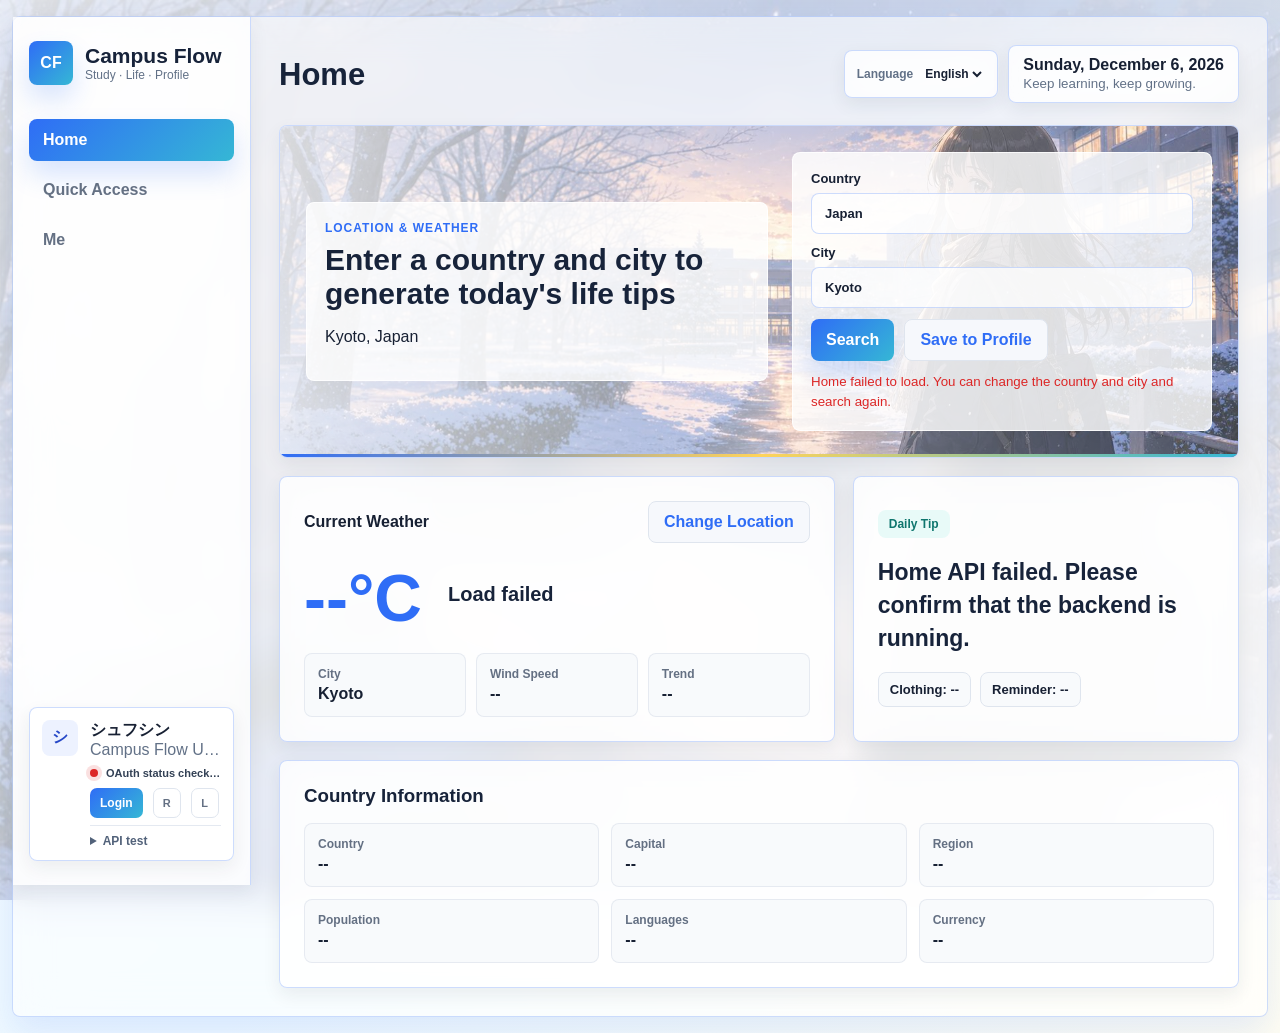
==== backend/src/main/resources/static/index.html @ 01824e48 "Document Campus Flow classroom cleanup" ====
<!DOCTYPE html>
<html lang="en">
<head>
    <meta charset="UTF-8">
    <meta name="viewport" content="width=device-width, initial-scale=1.0">
    <title>Campus Flow</title>
    <link rel="stylesheet" href="style.css">
    <script src="vendor/gsap.min.js"></script>
</head>
<body>
<div class="app-shell">
    <aside class="sidebar">
        <div class="brand">
            <div class="brand-mark">CF</div>
            <div>
                <h1>Campus Flow</h1>
                <p>Study · Life · Profile</p>
            </div>
        </div>

        <nav class="menu">
            <button class="menu-item active" data-page="home" data-i18n="menuHome">Home</button>
            <button class="menu-item" data-page="nav" data-i18n="menuNav">Quick Access</button>
            <button class="menu-item" data-page="me" data-i18n="menuMe">Me</button>
        </nav>

        <div class="sidebar-footer">
            <div id="sideAvatar" class="avatar">S</div>
            <div class="sidebar-user-main">
                <strong id="sideName">Student</strong>
                <p id="sideSubtitle" data-i18n="campusUser">Campus Flow User</p>
                <div class="user-auth-row" aria-label="OAuth login status">
                    <span id="oauthStatusDot" class="status-dot"></span>
                    <strong id="oauthStatusTitle">OAuth not connected</strong>
                    <span id="oauthProviderBadge" class="provider-badge">Not logged in</span>
                </div>
                <small id="oauthStatusDetail" class="user-auth-detail">Choose Google or GitHub to verify third-party login.</small>
                <div class="oauth-actions-row sidebar-actions">
                    <button type="button" id="oauthChooseBtn" class="oauth-login-btn">Login</button>
                    <button type="button" id="oauthRefreshBtn" class="icon-btn compact-icon" title="Refresh status" aria-label="Refresh OAuth status">R</button>
                    <a class="icon-btn compact-icon" href="/logout" title="Logout" aria-label="Logout">L</a>
                </div>
                <details class="oauth-tools sidebar-oauth-tools">
                    <summary>API test</summary>
                    <div class="oauth-verify-row">
                        <button type="button" class="secondary-btn" data-oauth-api="/api/oauth/github/profile">GitHub Profile</button>
                        <button type="button" class="secondary-btn" data-oauth-api="/api/oauth/github/repos">GitHub Repos</button>
                        <button type="button" class="secondary-btn" data-oauth-api="/api/oauth/google/calendar">Google Calendar</button>
                    </div>
                    <pre id="oauthResult" class="oauth-result compact-result">OAuth API result will be shown here.</pre>
                </details>
            </div>
        </div>
    </aside>

    <main class="main">
        <header class="topbar">
            <div>
                <h2 id="pageTitle">Home</h2>
            </div>
            <div class="topbar-actions">
                <label class="language-switch">
                    <span data-i18n="languageLabel">Language</span>
                    <select id="languageSelect" aria-label="Language">
                        <option value="en">English</option>
                        <option value="zh">中文</option>
                        <option value="ja">日本語</option>
                    </select>
                </label>
                <div class="date-card">
                    <span id="todayText">Today</span>
                    <small data-i18n="dateSubtitle">Keep learning, keep growing.</small>
                </div>
            </div>
        </header>

        <section id="homePage" class="page active-page">
            <div class="hero-card">
                <div class="hero-copy">
                    <p class="eyebrow">Location & Weather</p>
                    <h3 data-i18n="homeHeroTitle">Enter a country and city to generate today's life tips</h3>
                    <p id="homeLocation">Loading...</p>
                </div>
                <form id="homeLocationForm" class="home-location-form">
                    <label data-i18n-label="countryLabel">Country<input id="homeCountryInput" name="country" placeholder="Japan"></label>
                    <label data-i18n-label="cityLabel">City<input id="homeCityInput" name="city" placeholder="Kyoto"></label>
                    <div class="home-actions">
                        <button type="submit" class="primary-btn" data-i18n="searchBtn">Search</button>
                        <button type="button" id="saveLocationBtn" class="ghost-btn" data-i18n="saveLocationBtn">Save to Profile</button>
                    </div>
                    <small id="homeStatus">The Home page can search independently.</small>
                </form>
            </div>

            <div class="weather-grid">
                <div class="weather-card primary-card">
                    <div class="card-head">
                        <span data-i18n="currentWeather">Current Weather</span>
                        <button id="goProfileBtn" class="small-link" data-i18n="changeLocation">Change Location</button>
                    </div>
                    <div class="weather-main">
                        <strong id="temperature">--°C</strong>
                        <div>
                            <p id="weatherCondition">Loading</p>
                            <small id="weatherTime">--</small>
                        </div>
                    </div>
                    <div class="weather-meta">
                        <div><span data-i18n="cityLabel">City</span><strong id="weatherCity">--</strong></div>
                        <div><span data-i18n="windSpeed">Wind Speed</span><strong id="windSpeed">--</strong></div>
                        <div><span data-i18n="trend">Trend</span><strong id="weatherTrend">--</strong></div>
                    </div>
                </div>

                <div class="tip-card">
                    <span class="pill">Daily Tip</span>
                    <h3 id="dailyTip">Generating life tips...</h3>
                    <div class="chips">
                        <span id="clothingTip">Clothing: --</span>
                        <span id="reminderTip">Reminder: --</span>
                    </div>
                </div>
            </div>

            <div class="country-card">
                <h3 data-i18n="countryInfo">Country Information</h3>
                <div class="country-list">
                    <p><span data-i18n="countryLabel">Country</span><strong id="countryName">--</strong></p>
                    <p><span data-i18n="capital">Capital</span><strong id="capitalName">--</strong></p>
                    <p><span data-i18n="region">Region</span><strong id="regionName">--</strong></p>
                    <p><span data-i18n="population">Population</span><strong id="populationText">--</strong></p>
                    <p><span data-i18n="languages">Languages</span><strong id="languageText">--</strong></p>
                    <p><span data-i18n="currency">Currency</span><strong id="currencyText">--</strong></p>
                </div>
            </div>
        </section>

        <section id="navPage" class="page">
            <div class="season-banner nav-season" aria-hidden="true"></div>
            <div class="section-title">
                <p class="eyebrow">Quick Access</p>
                <h3 data-i18n="quickTitle">Useful Web Shortcuts</h3>
            </div>
            <div id="shortcutGrid" class="shortcut-grid"></div>
        </section>

        <section id="mePage" class="page">
            <div class="season-banner me-season" aria-hidden="true"></div>
            <div class="profile-layout">
                <form id="profileForm" class="profile-form">
                    <div class="section-title compact">
                        <p class="eyebrow">Profile</p>
                        <h3 data-i18n="profileTitle">Resume Profile</h3>
                    </div>

                    <div class="form-grid">
                        <label data-i18n-label="nameLabel">Name<input name="name" disabled></label>
                        <label data-i18n-label="studentIdLabel">Student ID<input name="studentId" disabled></label>
                        <label data-i18n-label="emailLabel">Email<input name="email" disabled></label>
                        <label data-i18n-label="phoneLabel">Phone<input name="phone" disabled></label>
                        <label data-i18n-label="countryLabel">Country<input name="country" disabled placeholder="Japan"></label>
                        <label data-i18n-label="cityLabel">City<input name="city" disabled placeholder="Kyoto"></label>
                        <label class="wide" data-i18n-label="titleLabel">Title<input name="title" disabled></label>
                        <label class="wide" data-i18n-label="summaryLabel">Summary<textarea name="summary" disabled rows="5"></textarea></label>
                    </div>

                    <div class="actions">
                        <button type="button" id="editBtn" class="secondary-btn" data-i18n="editBtn">Edit</button>
                        <button type="submit" id="saveBtn" class="primary-btn" disabled data-i18n="saveBtn">Save</button>
                        <span id="saveStatus"></span>
                    </div>
                </form>

                <div class="resume-preview" id="resumePreview">
                    <div class="preview-head">
                        <div class="avatar large">S</div>
                        <div>
                            <h3 id="previewName">Student</h3>
                            <p id="previewTitle">Student</p>
                        </div>
                    </div>
                    <p id="previewContact" class="muted"></p>
                    <hr>
                    <h4>Education</h4>
                    <div id="previewEducation"></div>
                    <h4>Skills</h4>
                    <p id="previewSkills"></p>
                    <h4>Projects</h4>
                    <div id="previewProjects"></div>
                    <h4>Languages</h4>
                    <p id="previewLanguages"></p>
                    <h4>About Me</h4>
                    <p id="previewSummary"></p>
                    <button id="exportPdfBtn" class="pdf-btn" data-i18n="exportPdf">Export PDF</button>
                </div>
            </div>
        </section>
    </main>
</div>

<div id="oauthModal" class="modal-backdrop hidden" aria-hidden="true">
    <div class="login-modal" role="dialog" aria-modal="true" aria-labelledby="oauthModalTitle">
        <div class="modal-visual">
            <button type="button" id="oauthModalClose" class="icon-btn modal-close" aria-label="Close">X</button>
            <div class="modal-title-block">
                <p class="eyebrow">Third-party Login</p>
                <h3 id="oauthModalTitle">Choose a login provider</h3>
            </div>
        </div>
        <p class="modal-copy">Login updates only the status bar. Your resume content stays unchanged.</p>
        <div class="provider-options">
            <button type="button" class="provider-option" data-oauth-provider="google">
                <span class="provider-logo google-logo" aria-hidden="true">G</span>
                <span>
                    <strong>Google</strong>
                    <small>Calendar API authorization</small>
                </span>
            </button>
            <button type="button" class="provider-option" data-oauth-provider="github">
                <span class="provider-logo github-logo" aria-hidden="true">Git</span>
                <span>
                    <strong>GitHub</strong>
                    <small>Profile and repository authorization</small>
                </span>
            </button>
        </div>
    </div>
</div>
<script src="ui-effects.js"></script>
<script src="script.js"></script>
</body>
</html>
---- backend/src/main/resources/static/style.css ----
:root {
    --bg: #f6f7fb;
    --panel: #ffffff;
    --panel-soft: #f8fafc;
    --text: #172033;
    --muted: #647083;
    --line: #dfe5ee;
    --primary: #3f6df6;
    --primary-dark: #2547c7;
    --accent: #12a89d;
    --accent-soft: #e8faf8;
    --danger: #dc2626;
    --success: #0f766e;
    --shadow: 0 12px 30px rgba(29, 41, 57, 0.11);
    --shadow-soft: 0 7px 18px rgba(29, 41, 57, 0.075);
    --radius: 8px;
}

* { box-sizing: border-box; }

html { min-height: 100%; }

body {
    margin: 0;
    min-height: 100vh;
    font-family: Inter, "Microsoft YaHei", "Noto Sans JP", Arial, sans-serif;
    color: var(--text);
    background:
        linear-gradient(120deg, rgba(63, 109, 246, 0.10), rgba(18, 168, 157, 0.08) 42%, rgba(246, 247, 251, 0.96)),
        var(--bg);
    overflow-x: hidden;
}

.page-backdrop {
    position: fixed;
    inset: 0;
    pointer-events: none;
    opacity: 0.32;
    background-image:
        linear-gradient(rgba(23, 32, 51, 0.05) 1px, transparent 1px),
        linear-gradient(90deg, rgba(23, 32, 51, 0.05) 1px, transparent 1px);
    background-size: 64px 64px;
    contain: paint;
}

button, input, textarea, select { font: inherit; }
button { cursor: pointer; border: none; }

.app-shell {
    position: relative;
    width: min(1360px, calc(100vw - 24px));
    min-height: calc(100vh - 32px);
    margin: 16px auto;
    display: grid;
    grid-template-columns: 238px minmax(0, 1fr);
    background: rgba(255, 255, 255, 0.82);
    border: 1px solid rgba(255, 255, 255, 0.92);
    border-radius: var(--radius);
    overflow: visible;
    box-shadow: var(--shadow);
}

.sidebar {
    position: sticky;
    top: 16px;
    align-self: start;
    min-height: calc(100vh - 32px);
    max-height: calc(100vh - 32px);
    padding: 24px 16px;
    background: linear-gradient(180deg, rgba(255,255,255,.96), rgba(248,250,252,.96));
    border-right: 1px solid var(--line);
    display: flex;
    flex-direction: column;
}

.brand { display: flex; align-items: center; gap: 12px; margin-bottom: 34px; }

.brand-mark {
    width: 44px;
    height: 44px;
    border-radius: var(--radius);
    display: grid;
    place-items: center;
    color: white;
    font-weight: 900;
    letter-spacing: 0;
    background: linear-gradient(135deg, var(--primary), var(--accent));
    box-shadow: 0 12px 24px rgba(63, 109, 246, .28);
}

.brand h1 { font-size: 21px; margin: 0; letter-spacing: 0; }
.brand p, .sidebar-footer p, .eyebrow, .muted { color: var(--muted); margin: 0; }
.brand p { font-size: 12px; }

.menu { display: grid; gap: 8px; }

.menu-item {
    position: relative;
    text-align: left;
    padding: 12px 14px;
    border-radius: var(--radius);
    color: var(--muted);
    background: transparent;
    font-weight: 800;
    transition: color .14s ease, background .14s ease, box-shadow .14s ease;
}

.menu-item:hover {
    color: var(--primary-dark);
    background: #eef3ff;
}

.menu-item.active {
    color: white;
    background: linear-gradient(135deg, var(--primary), var(--primary-dark));
    box-shadow: 0 12px 24px rgba(63, 109, 246, .24);
}

.sidebar-footer {
    margin-top: auto;
    display: flex;
    align-items: center;
    gap: 12px;
    padding: 14px;
    background: white;
    border-radius: var(--radius);
    border: 1px solid var(--line);
}

.sidebar-footer {
    align-items: flex-start;
    padding: 12px;
}

.sidebar-user-main {
    flex: 1;
    min-width: 0;
}

.sidebar-user-main > strong,
.sidebar-user-main > p {
    display: block;
    overflow: hidden;
    text-overflow: ellipsis;
    white-space: nowrap;
}

.user-auth-row {
    display: grid;
    grid-template-columns: 10px minmax(0, 1fr);
    align-items: center;
    gap: 6px;
    margin-top: 8px;
}

.user-auth-row .status-dot {
    width: 8px;
    height: 8px;
    box-shadow: 0 0 0 3px rgba(148, 163, 184, .12);
}

.user-auth-row strong {
    overflow: hidden;
    color: #334155;
    font-size: 11px;
    line-height: 1.2;
    text-overflow: ellipsis;
    white-space: nowrap;
}

.user-auth-row .provider-badge,
.user-auth-detail {
    display: none;
}

.sidebar-actions {
    display: grid;
    grid-template-columns: 1fr 28px 28px;
    gap: 6px;
    margin-top: 8px;
}

.sidebar-actions .oauth-login-btn {
    min-height: 30px;
    padding: 0 10px;
    border-radius: 7px;
    box-shadow: none;
    font-size: 12px;
}

.sidebar-actions .compact-icon {
    width: 28px;
    height: 30px;
    min-height: 30px;
    border-radius: 7px;
    font-size: 11px;
    text-decoration: none;
}

.sidebar-oauth-tools {
    margin-top: 7px;
    padding-top: 6px;
    border-top: 1px solid rgba(223, 229, 238, .75);
}

.sidebar-oauth-tools summary {
    cursor: pointer;
    color: #7a8798;
    font-size: 11px;
    font-weight: 900;
}

.sidebar-oauth-tools .oauth-verify-row {
    display: grid;
    gap: 6px;
    padding-top: 7px;
    border-top: 0;
}

.sidebar-oauth-tools .secondary-btn {
    min-height: 28px;
    padding: 6px 8px;
    border-radius: 7px;
    font-size: 11px;
    text-align: left;
}

.sidebar-oauth-tools .oauth-result {
    min-height: 56px;
    max-height: 110px;
    margin-top: 7px;
    margin-bottom: 0;
    padding: 8px;
    border-radius: 7px;
    font-size: 10px;
}

.avatar {
    width: 36px;
    height: 36px;
    border-radius: var(--radius);
    background: #edf2ff;
    background-position: center;
    background-size: cover;
    color: var(--primary-dark);
    display: grid;
    place-items: center;
    font-weight: 900;
}

.avatar.large { width: 52px; height: 52px; }

.main { padding: 28px; overflow: visible; }

.topbar {
    display: flex;
    align-items: center;
    justify-content: space-between;
    gap: 18px;
    margin-bottom: 22px;
}

.topbar h2 { margin: 2px 0 0; font-size: 31px; letter-spacing: 0; }

.eyebrow {
    font-size: 12px;
    font-weight: 900;
    text-transform: uppercase;
    letter-spacing: .08em;
    color: var(--primary);
}

.topbar-actions { display: flex; align-items: center; gap: 10px; }

.language-switch {
    display: flex;
    align-items: center;
    gap: 8px;
    min-height: 48px;
    padding: 10px 12px;
    border: 1px solid var(--line);
    border-radius: var(--radius);
    background: white;
    color: var(--muted);
    font-size: 12px;
}

.language-switch select {
    border: 0;
    background: transparent;
    color: var(--text);
    font-weight: 800;
    outline: none;
}

.date-card {
    min-height: 48px;
    background: white;
    padding: 10px 14px;
    border-radius: var(--radius);
    border: 1px solid var(--line);
    box-shadow: var(--shadow-soft);
}

.date-card span { display: block; font-weight: 900; }
.date-card small { color: var(--muted); }

.page { display: none; }
.active-page { display: block; }

.hero-card, .weather-card, .tip-card, .country-card, .profile-form, .resume-preview {
    background: rgba(255,255,255,.94);
    border: 1px solid var(--line);
    border-radius: var(--radius);
    box-shadow: var(--shadow-soft);
}

.motion-card,
.hero-card,
.weather-card,
.tip-card,
.country-card,
.profile-form,
.resume-preview {
    transition: box-shadow .16s ease, border-color .16s ease;
}

.motion-card:hover,
.hero-card:hover,
.weather-card:hover,
.tip-card:hover,
.country-card:hover,
.profile-form:hover,
.resume-preview:hover {
    border-color: #c8d5f4;
    box-shadow: 0 10px 24px rgba(29, 41, 57, 0.10);
}

.hero-card {
    position: relative;
    min-height: 300px;
    padding: 26px;
    display: grid;
    grid-template-columns: minmax(0, 1fr) minmax(300px, 420px);
    gap: 24px;
    align-items: center;
    margin-bottom: 18px;
    background:
        linear-gradient(135deg, rgba(255,255,255,.98), rgba(238,244,255,.94)),
        linear-gradient(90deg, rgba(63,109,246,.12), rgba(18,168,157,.10));
    overflow: hidden;
    contain: paint;
    isolation: isolate;
}

.hero-card > * {
    position: relative;
    z-index: 1;
}

.hero-card::before {
    content: "";
    position: absolute;
    inset: 0;
    background-image:
        linear-gradient(90deg, rgba(255,255,255,.82) 0%, rgba(255,255,255,.54) 44%, rgba(255,255,255,.08) 100%),
        var(--home-season-image);
    background-position: center;
    background-size: cover;
    opacity: .95;
}

.hero-copy,
.home-location-form {
    padding: 18px;
    border: 1px solid rgba(255, 255, 255, .78);
    border-radius: var(--radius);
    background: rgba(255, 255, 255, .82);
}

.hero-card::after {
    content: "";
    position: absolute;
    inset: auto 0 0 0;
    height: 3px;
    background: linear-gradient(90deg, var(--primary), var(--accent), var(--primary));
}

.season-banner {
    min-height: 220px;
    margin-bottom: 18px;
    border: 1px solid rgba(223, 229, 238, .92);
    border-radius: var(--radius);
    background-position: center;
    background-size: cover;
    box-shadow: var(--shadow-soft);
    contain: paint;
    isolation: isolate;
}

.nav-season {
    background-image:
        linear-gradient(90deg, rgba(255,255,255,.24), rgba(255,255,255,.02)),
        var(--nav-season-image);
}

.me-season {
    background-image:
        linear-gradient(90deg, rgba(255,255,255,.24), rgba(255,255,255,.02)),
        var(--me-season-image);
    background-position: center 44%;
}

.hero-title,
.hero-copy h3 {
    margin: 8px 0 12px;
    max-width: 650px;
    font-size: 30px;
    line-height: 1.16;
    letter-spacing: 0;
    text-wrap: balance;
}

.hero-location {
    color: var(--muted);
    font-weight: 800;
    margin: 0;
}

.home-location-form { display: grid; gap: 11px; }
.home-location-form label { color: var(--text); }
.home-location-form input { background: white; }
.home-actions { display: flex; gap: 10px; align-items: center; flex-wrap: wrap; }
.home-actions button { min-height: 42px; }
#homeStatus { color: var(--muted); line-height: 1.5; }

.primary-btn, .pdf-btn, .ghost-btn, .small-link, .secondary-btn {
    border-radius: var(--radius);
    padding: 11px 15px;
    font-weight: 900;
    transition: box-shadow .14s ease, background .14s ease, border-color .14s ease;
}

.primary-btn, .pdf-btn {
    background: linear-gradient(135deg, var(--primary), var(--primary-dark));
    color: white;
    box-shadow: 0 10px 22px rgba(63, 109, 246, .22);
}

.ghost-btn, .small-link, .secondary-btn {
    background: #f6f8fc;
    color: var(--primary-dark);
    border: 1px solid var(--line);
}

.primary-btn:hover, .pdf-btn:hover, .ghost-btn:hover, .small-link:hover, .secondary-btn:hover {
    box-shadow: 0 8px 18px rgba(29, 41, 57, .11);
}

.primary-btn:disabled {
    opacity: .45;
    cursor: not-allowed;
    box-shadow: none;
    transform: none;
}

.weather-grid {
    display: grid;
    grid-template-columns: minmax(0, 1.18fr) minmax(260px, .82fr);
    gap: 18px;
    margin-bottom: 18px;
}

.primary-card, .tip-card, .country-card { padding: 24px; }

.card-head {
    display: flex;
    justify-content: space-between;
    align-items: center;
    gap: 14px;
    font-weight: 900;
    margin-bottom: 22px;
}

.weather-main {
    display: flex;
    align-items: center;
    gap: 26px;
    margin-bottom: 22px;
}

.weather-main strong {
    font-size: clamp(44px, 6vw, 66px);
    letter-spacing: 0;
    line-height: 1;
    color: var(--primary-dark);
}

.weather-main p { margin: 0 0 6px; font-weight: 900; font-size: 20px; }
.weather-main small { color: var(--muted); }

.weather-meta {
    display: grid;
    grid-template-columns: repeat(3, minmax(0, 1fr));
    gap: 10px;
}

.weather-meta div, .country-list p {
    margin: 0;
    padding: 13px;
    border-radius: var(--radius);
    background: var(--panel-soft);
    border: 1px solid rgba(223, 229, 238, .72);
}

.weather-meta span, .country-list span {
    display: block;
    color: var(--muted);
    font-size: 12px;
    font-weight: 800;
}

.weather-meta strong, .country-list strong {
    display: block;
    margin-top: 4px;
    overflow-wrap: anywhere;
}

.tip-card { display: flex; flex-direction: column; justify-content: center; }

.pill {
    width: fit-content;
    padding: 7px 11px;
    border-radius: var(--radius);
    background: var(--accent-soft);
    color: var(--success);
    font-weight: 900;
    font-size: 12px;
}

.tip-card h3 { font-size: 23px; line-height: 1.42; margin: 18px 0; }

.chips { display: flex; flex-wrap: wrap; gap: 9px; }

.chips span {
    background: var(--panel-soft);
    border: 1px solid var(--line);
    border-radius: var(--radius);
    padding: 9px 11px;
    font-size: 13px;
    font-weight: 700;
}

.country-card h3 { margin: 0 0 16px; }
.country-list { display: grid; grid-template-columns: repeat(3, minmax(0, 1fr)); gap: 12px; }

.section-title { margin-bottom: 18px; }
.section-title h3 { margin: 5px 0 0; font-size: 28px; letter-spacing: 0; }

.shortcut-grid {
    display: grid;
    grid-template-columns: repeat(4, minmax(0, 1fr));
    gap: 14px;
}

.shortcut {
    min-height: 112px;
    padding: 16px;
    border-radius: var(--radius);
    background: white;
    border: 1px solid var(--line);
    display: grid;
    gap: 12px;
    align-content: space-between;
    box-shadow: var(--shadow-soft);
    text-decoration: none;
    color: var(--text);
    font-weight: 900;
    position: relative;
    overflow: hidden;
    transition: border-color .14s ease, box-shadow .14s ease;
}

.shortcut::before {
    content: "";
    position: absolute;
    inset: 0 0 auto 0;
    height: 3px;
    background: linear-gradient(90deg, var(--primary), var(--accent));
    transform: scaleX(.24);
    transform-origin: left;
    transition: transform .2s ease;
}

.shortcut:hover {
    border-color: #b9c8f6;
    box-shadow: 0 10px 22px rgba(29, 41, 57, .11);
}

.shortcut:hover::before { transform: scaleX(1); }

.shortcut-mark {
    width: 34px;
    height: 34px;
    border-radius: var(--radius);
    display: grid;
    place-items: center;
    color: var(--primary-dark);
    background: #eef3ff;
    font-size: 13px;
    font-weight: 900;
}

.shortcut small { color: var(--muted); font-weight: 700; }

.oauth-panel {
    display: grid;
    gap: 13px;
    margin: 0 0 18px;
    padding: 14px;
    border: 1px solid var(--line);
    border-radius: var(--radius);
    background: var(--panel-soft);
}

.oauth-status-row {
    display: flex;
    align-items: center;
    justify-content: space-between;
    gap: 12px;
}

.oauth-status-main {
    display: flex;
    align-items: center;
    gap: 10px;
    min-width: 0;
}

.oauth-status-main strong,
.oauth-status-main small {
    display: block;
}

.oauth-status-main small {
    color: var(--muted);
    line-height: 1.45;
}

.status-dot {
    width: 12px;
    height: 12px;
    border-radius: 999px;
    background: #94a3b8;
    box-shadow: 0 0 0 4px rgba(148, 163, 184, .16);
    flex: 0 0 auto;
}

.status-dot.ok {
    background: var(--success);
    box-shadow: 0 0 0 4px rgba(15, 118, 110, .15);
}

.status-dot.pending {
    background: var(--primary);
    box-shadow: 0 0 0 4px rgba(63, 109, 246, .15);
}

.status-dot.error {
    background: var(--danger);
    box-shadow: 0 0 0 4px rgba(220, 38, 38, .14);
}

.provider-badge {
    padding: 7px 10px;
    border-radius: var(--radius);
    background: white;
    border: 1px solid var(--line);
    color: var(--muted);
    font-size: 12px;
    font-weight: 900;
    white-space: nowrap;
}

.provider-badge.ok {
    color: var(--success);
    background: var(--accent-soft);
    border-color: #b7ece6;
}

.provider-badge.pending {
    color: var(--primary-dark);
    background: #eef3ff;
    border-color: #c8d5f4;
}

.provider-badge.error {
    color: var(--danger);
    background: #fef2f2;
    border-color: #fecaca;
}

.oauth-actions-row,
.oauth-verify-row {
    display: flex;
    flex-wrap: wrap;
    gap: 10px;
}

.oauth-verify-row {
    padding-top: 12px;
    border-top: 1px solid rgba(223, 229, 238, .86);
}

.link-btn {
    display: inline-flex;
    align-items: center;
    justify-content: center;
    min-height: 42px;
    text-decoration: none;
}

.oauth-result {
    min-height: 150px;
    max-height: 360px;
    overflow: auto;
    margin: 0;
    padding: 14px;
    border: 1px solid var(--line);
    border-radius: var(--radius);
    background: #0f172a;
    color: #dbeafe;
    font-size: 13px;
    line-height: 1.5;
    white-space: pre-wrap;
}

.compact-result {
    margin-bottom: 14px;
}

.modal-backdrop {
    position: fixed;
    inset: 0;
    z-index: 50;
    display: grid;
    place-items: center;
    padding: 20px;
    background: rgba(15, 23, 42, .42);
}

.modal-backdrop.hidden {
    display: none;
}

.login-modal {
    width: min(520px, 100%);
    padding: 20px;
    border-radius: var(--radius);
    background: white;
    border: 1px solid var(--line);
    box-shadow: var(--shadow);
}

.modal-head {
    display: flex;
    align-items: flex-start;
    justify-content: space-between;
    gap: 14px;
    margin-bottom: 14px;
}

.modal-head h3 {
    margin: 5px 0 0;
    font-size: 24px;
}

.icon-btn {
    width: 36px;
    height: 36px;
    border-radius: var(--radius);
    border: 1px solid var(--line);
    background: white;
    color: var(--muted);
    font-weight: 900;
}

.provider-options {
    display: grid;
    gap: 10px;
}

.provider-option {
    width: 100%;
    padding: 14px;
    text-align: left;
    border-radius: var(--radius);
    border: 1px solid var(--line);
    background: var(--panel-soft);
    color: var(--text);
    transition: border-color .14s ease, box-shadow .14s ease;
}

.provider-option:hover {
    border-color: #b9c8f6;
    box-shadow: var(--shadow-soft);
}

.provider-option strong,
.provider-option span {
    display: block;
}

.provider-option span {
    margin-top: 4px;
    color: var(--muted);
    font-size: 13px;
}

.oauth-widget {
    position: fixed;
    left: 24px;
    bottom: 24px;
    z-index: 45;
    width: 304px;
    max-width: calc(100vw - 32px);
    margin: 0;
    padding: 12px;
    gap: 10px;
    border-radius: 8px;
    background: rgba(255, 255, 255, .88);
    border: 1px solid rgba(209, 218, 232, .9);
    box-shadow: 0 18px 46px rgba(15, 23, 42, .16);
}

.sidebar .oauth-widget {
    position: static;
    width: 100%;
    max-width: none;
    margin-top: auto;
    margin-bottom: 12px;
    z-index: auto;
    box-shadow: 0 12px 28px rgba(15, 23, 42, .10);
}

.sidebar .oauth-widget + .sidebar-footer {
    margin-top: 0;
}

.sidebar .oauth-widget .oauth-status-row {
    display: grid;
    grid-template-columns: 1fr;
    gap: 6px;
}

.sidebar .oauth-widget .oauth-status-main strong {
    white-space: nowrap;
}

.sidebar .oauth-widget .oauth-status-main small {
    display: none;
}

.sidebar .oauth-widget .provider-badge {
    justify-self: start;
    max-width: 100%;
}

.oauth-widget .oauth-status-row {
    align-items: flex-start;
    gap: 8px;
}

.oauth-widget .oauth-status-main {
    gap: 8px;
    flex: 1;
}

.oauth-widget .oauth-status-main strong {
    font-size: 13px;
    line-height: 1.25;
}

.oauth-widget .oauth-status-main small {
    display: -webkit-box;
    max-height: 34px;
    overflow: hidden;
    color: #64748b;
    font-size: 11px;
    line-height: 1.45;
    -webkit-box-orient: vertical;
    -webkit-line-clamp: 2;
}

.oauth-widget .status-dot {
    width: 9px;
    height: 9px;
    margin-top: 4px;
    box-shadow: 0 0 0 3px rgba(148, 163, 184, .14);
}

.oauth-widget .provider-badge {
    padding: 5px 7px;
    border-radius: 7px;
    font-size: 10px;
    max-width: 92px;
    overflow: hidden;
    text-overflow: ellipsis;
}

.oauth-widget .oauth-actions-row {
    display: grid;
    grid-template-columns: 1fr 34px 34px;
    gap: 8px;
}

.oauth-login-btn {
    min-height: 34px;
    padding: 0 12px;
    border: none;
    border-radius: 8px;
    color: white;
    background: linear-gradient(135deg, #2455d9, #3f6df6);
    font-size: 13px;
    font-weight: 900;
    box-shadow: 0 10px 22px rgba(63, 109, 246, .24);
}

.compact-icon {
    width: 34px;
    height: 34px;
    padding: 0;
    display: grid;
    place-items: center;
    text-decoration: none;
    border-radius: 8px;
    font-size: 12px;
}

.oauth-tools {
    border-top: 1px solid rgba(223, 229, 238, .82);
    padding-top: 8px;
}

.oauth-tools summary {
    cursor: pointer;
    color: #52627a;
    font-size: 12px;
    font-weight: 900;
    list-style-position: inside;
}

.oauth-widget .oauth-verify-row {
    display: grid;
    gap: 6px;
    padding-top: 8px;
    border-top: 0;
}

.oauth-widget .oauth-verify-row .secondary-btn {
    min-height: 32px;
    padding: 7px 9px;
    text-align: left;
    font-size: 12px;
}

.oauth-widget .oauth-result {
    min-height: 80px;
    max-height: 150px;
    margin-top: 8px;
    margin-bottom: 0;
    padding: 10px;
    border-radius: 8px;
    font-size: 11px;
}

.modal-backdrop {
    background: rgba(15, 23, 42, .24);
}

.login-modal {
    width: min(410px, calc(100vw - 32px));
    padding: 0;
    overflow: hidden;
    border-radius: 8px;
    background: rgba(255, 255, 255, .96);
}

.modal-visual {
    position: relative;
    min-height: 148px;
    display: flex;
    align-items: flex-end;
    padding: 18px;
    color: white;
    background-image:
        linear-gradient(180deg, rgba(15, 23, 42, .08), rgba(15, 23, 42, .78)),
        url("assets/oauth-modal-bg-optimized.jpg");
    background-position: center;
    background-size: cover;
}

.modal-title-block {
    position: relative;
    z-index: 1;
}

.modal-title-block .eyebrow {
    color: rgba(255, 255, 255, .78);
}

.modal-title-block h3 {
    margin: 5px 0 0;
    font-size: 23px;
    letter-spacing: 0;
}

.modal-close {
    position: absolute;
    top: 12px;
    right: 12px;
    z-index: 2;
    width: 32px;
    height: 32px;
    border-color: rgba(255, 255, 255, .45);
    background: rgba(15, 23, 42, .36);
    color: white;
}

.modal-copy {
    margin: 14px 18px 10px;
    color: #64748b;
    font-size: 13px;
    line-height: 1.55;
}

.login-modal .provider-options {
    padding: 0 18px 18px;
}

.login-modal .provider-option {
    display: flex;
    align-items: center;
    gap: 12px;
    min-height: 62px;
    padding: 12px;
    background: rgba(248, 250, 252, .94);
}

.login-modal .provider-option span {
    margin-top: 0;
}

.provider-logo {
    width: 38px;
    height: 38px;
    flex: 0 0 auto;
    display: grid !important;
    place-items: center;
    border-radius: 999px;
    background: white;
    border: 1px solid var(--line);
    box-shadow: 0 8px 18px rgba(15, 23, 42, .08);
}

.google-logo {
    color: #2563eb !important;
    font-size: 21px !important;
    font-weight: 900;
}

.github-logo {
    color: #0f172a !important;
}

.github-logo svg {
    width: 24px;
    height: 24px;
    fill: currentColor;
}

/* Classroom visual layer: a fixed seasonal atmosphere without theme switching. */
:root {
    --season-primary: #2f6df6;
    --season-secondary: #35b7d5;
    --season-accent: #ffd35a;
    --season-bg: linear-gradient(135deg, #f3f8ff 0%, #eef9ff 54%, #fffdf2 100%);
    --season-card-bg: rgba(255, 255, 255, .74);
    --season-text-main: #17233a;
    --season-text-muted: #627187;
    --season-border: rgba(47, 109, 246, .24);
    --season-shadow: 0 16px 34px rgba(47, 109, 246, .12);
    --season-glow: rgba(47, 109, 246, .18);
    --theme-bg-image: url("assets/season-summer-optimized.jpg");
}

body {
    position: relative;
    background: var(--season-bg);
    transition: background .45s ease, color .25s ease;
}

body::before {
    content: "";
    position: fixed;
    inset: 0;
    z-index: -1;
    pointer-events: none;
    background:
        linear-gradient(120deg, rgba(255,255,255,.84), rgba(255,255,255,.62) 44%, rgba(255,255,255,.86)),
        var(--theme-bg-image);
    background-position: center;
    background-size: cover;
    filter: saturate(1.08);
    opacity: .92;
    transition: opacity .45s ease, background-image .45s ease;
}

.app-shell {
    z-index: 1;
    background: rgba(255,255,255,.58);
    border-color: var(--season-border);
    box-shadow: var(--season-shadow);
    backdrop-filter: blur(18px) saturate(1.12);
}

.sidebar,
.date-card,
.language-switch,
.hero-card,
.weather-card,
.tip-card,
.country-card,
.profile-form,
.resume-preview,
.shortcut,
.sidebar-footer,
.login-modal {
    background: var(--season-card-bg);
    border-color: var(--season-border);
    box-shadow: var(--shadow-soft);
    backdrop-filter: blur(18px) saturate(1.12);
}

.brand h1,
.topbar h2,
.hero-copy h3,
.tip-card h3,
.section-title h3,
.weather-main p,
.resume-preview h3,
.resume-preview h4,
.country-card h3 {
    color: var(--season-text-main);
}

.brand p,
.date-card small,
.language-switch,
.sidebar-footer p,
.muted,
.weather-main small,
.shortcut small {
    color: var(--season-text-muted);
}

.brand-mark,
.menu-item.active,
.primary-btn,
.pdf-btn,
.oauth-login-btn {
    background: linear-gradient(135deg, var(--season-primary), var(--season-secondary));
    box-shadow: 0 14px 26px var(--season-glow);
}

.eyebrow,
.small-link,
.secondary-btn,
.ghost-btn,
.shortcut-mark,
.weather-main strong {
    color: var(--season-primary);
}

.hero-card::before {
    background-image:
        linear-gradient(90deg, rgba(255,255,255,.82), rgba(255,255,255,.46) 42%, rgba(255,255,255,.12)),
        var(--home-season-image);
    filter: saturate(1.08);
}

.hero-card::after,
.shortcut::before {
    background: linear-gradient(90deg, var(--season-primary), var(--season-accent), var(--season-secondary));
}

input,
textarea,
.home-location-form input,
.language-switch,
.provider-option {
    border-color: var(--season-border);
    background: rgba(255,255,255,.74);
}

input:focus,
textarea:focus,
select:focus {
    outline: none;
    border-color: var(--season-primary);
    box-shadow: 0 0 0 4px var(--season-glow);
}

.shortcut {
    transition: transform .16s ease, box-shadow .16s ease, border-color .16s ease;
}

.shortcut:hover {
    transform: translateY(-2px) scale(1.006);
    border-color: var(--season-border);
    box-shadow: 0 14px 28px var(--season-glow);
}

.status-pop {
    animation: statusPop .28s ease;
}

@keyframes statusPop {
    0% { transform: translateY(0) scale(1); }
    42% { transform: translateY(-1px) scale(1.012); }
    100% { transform: translateY(0) scale(1); }
}

.login-modal .provider-option strong {
    color: var(--text);
    font-size: 15px;
}

.login-modal .provider-option small {
    display: block;
    margin-top: 2px;
    color: #64748b;
    font-size: 12px;
}

.sidebar .oauth-widget {
    padding: 8px;
    gap: 6px;
    border-radius: 8px;
    background: rgba(255, 255, 255, .72);
    border-color: rgba(223, 229, 238, .9);
    box-shadow: none;
}

.sidebar .oauth-widget {
    grid-template-columns: minmax(0, 1fr) 62px 26px 26px;
    align-items: center;
    column-gap: 5px;
    row-gap: 3px;
    padding: 7px;
}

.sidebar .oauth-widget .oauth-status-row,
.sidebar .oauth-widget .oauth-actions-row {
    display: contents;
}

.sidebar .oauth-widget .oauth-status-main {
    grid-column: 1;
}

.sidebar .oauth-widget .oauth-login-btn {
    grid-column: 2;
}

.sidebar .oauth-widget #oauthRefreshBtn {
    grid-column: 3;
}

.sidebar .oauth-widget a.compact-icon {
    grid-column: 4;
}

.sidebar .oauth-widget .oauth-tools {
    grid-column: 1 / -1;
}

.sidebar .oauth-widget .oauth-status-row {
    display: flex;
    align-items: center;
    min-height: 22px;
}

.sidebar .oauth-widget .oauth-status-main {
    width: 100%;
}

.sidebar .oauth-widget .oauth-status-main > div {
    min-width: 0;
}

.sidebar .oauth-widget .oauth-status-main strong {
    max-width: 146px;
    overflow: hidden;
    text-overflow: ellipsis;
    color: #172033;
    font-size: 12px;
    line-height: 1.2;
}

.sidebar .oauth-widget .provider-badge {
    display: none;
}

.sidebar .oauth-widget .status-dot {
    width: 8px;
    height: 8px;
    margin-top: 0;
    box-shadow: 0 0 0 3px rgba(148, 163, 184, .13);
}

.sidebar .oauth-widget .oauth-actions-row {
    grid-template-columns: 1fr 28px 28px;
    gap: 6px;
}

.sidebar .oauth-widget .oauth-login-btn {
    min-height: 30px;
    padding: 0 10px;
    border-radius: 7px;
    font-size: 12px;
    box-shadow: none;
}

.sidebar .oauth-widget .compact-icon {
    width: 28px;
    height: 30px;
    min-height: 30px;
    border-radius: 7px;
    color: #64748b;
    font-size: 11px;
}

.sidebar .oauth-widget .oauth-tools {
    margin-top: 2px;
    padding-top: 5px;
}

.sidebar .oauth-widget .oauth-tools summary {
    color: #7a8798;
    font-size: 11px;
    line-height: 1;
}

.sidebar .oauth-widget .oauth-tools:not([open]) {
    border-top: 1px solid rgba(223, 229, 238, .72);
}

.sidebar .oauth-widget .oauth-tools[open] {
    padding: 7px;
    border: 1px solid rgba(223, 229, 238, .9);
    border-radius: 7px;
    background: white;
}

.sidebar .oauth-widget .oauth-verify-row .secondary-btn {
    min-height: 28px;
    padding: 6px 8px;
    border-radius: 7px;
    font-size: 11px;
}

.sidebar .oauth-widget .oauth-result {
    max-height: 110px;
    min-height: 58px;
    padding: 8px;
    font-size: 10px;
}

.profile-layout {
    display: grid;
    grid-template-columns: minmax(360px, .9fr) minmax(520px, 1.1fr);
    gap: 22px;
    align-items: start;
}

/* Keep the resume readable for classroom presentation without changing content. */
.profile-form, .resume-preview { padding: 28px; }

.resume-preview {
    max-width: 860px;
    margin-left: auto;
    margin-right: auto;
}

.form-grid {
    display: grid;
    grid-template-columns: repeat(2, minmax(0, 1fr));
    gap: 13px;
}

label {
    display: grid;
    gap: 7px;
    color: var(--muted);
    font-size: 13px;
    font-weight: 900;
}

label.wide { grid-column: 1 / -1; }

input, textarea {
    width: 100%;
    border: 1px solid var(--line);
    border-radius: var(--radius);
    padding: 12px 13px;
    color: var(--text);
    background: #ffffff;
    outline: none;
    transition: border-color .18s ease, box-shadow .18s ease, background .18s ease;
}

input:focus, textarea:focus {
    border-color: rgba(63, 109, 246, .68);
    box-shadow: 0 0 0 4px rgba(63, 109, 246, .12);
}

input:disabled, textarea:disabled { background: #f8fafc; color: #475569; }

.actions {
    display: flex;
    align-items: center;
    gap: 12px;
    flex-wrap: wrap;
    margin-top: 18px;
}

#saveStatus, .status-ok { color: var(--success); font-weight: 900; font-size: 13px; }
.status-error { color: var(--danger) !important; }

.preview-head { display: flex; gap: 16px; align-items: center; margin-bottom: 18px; }
.preview-head h3 { margin: 0; font-size: 30px; line-height: 1.12; }
.preview-head p { margin: 4px 0 0; color: var(--muted); }
.resume-preview h4 { margin: 24px 0 10px; letter-spacing: .01em; }
.resume-preview p { line-height: 1.78; }
.resume-preview #previewContact {
    margin-bottom: 18px;
    overflow-wrap: anywhere;
}
.resume-preview #previewEducation p,
.resume-preview #previewProjects p {
    margin: 0 0 14px;
}
.resume-preview #previewSkills,
.resume-preview #previewLanguages,
.resume-preview #previewSummary {
    color: #334155;
    overflow-wrap: anywhere;
}
.resume-preview hr { border: none; border-top: 1px solid var(--line); margin: 18px 0; }
.pdf-btn { margin-top: 18px; }

@media print {
    body { background: white; }
    body * { visibility: hidden; }
    #resumePreview, #resumePreview * { visibility: visible; }
    #resumePreview {
        position: absolute;
        left: 0;
        top: 0;
        width: 100%;
        box-shadow: none;
        border: none;
    }
    #exportPdfBtn { display: none; }
}

@media (max-width: 1180px) {
    .profile-layout { grid-template-columns: 1fr; }
}

@media (max-width: 940px) {
    .app-shell { grid-template-columns: 1fr; }
    .sidebar {
        position: static;
        min-height: auto;
        max-height: none;
        border-right: none;
        border-bottom: 1px solid var(--line);
    }
    .menu { grid-template-columns: repeat(3, 1fr); }
    .sidebar-footer { margin-top: 18px; }
    .hero-card, .weather-grid, .profile-layout { grid-template-columns: 1fr; }
    .shortcut-grid, .country-list { grid-template-columns: repeat(2, minmax(0, 1fr)); }
}

@media (max-width: 640px) {
    .app-shell {
        width: 100%;
        min-height: 100vh;
        margin: 0;
        border-radius: 0;
    }
    .main { padding: 18px; }
    .topbar, .topbar-actions, .home-actions, .oauth-actions-row, .oauth-verify-row { align-items: stretch; flex-direction: column; }
    .oauth-status-row { align-items: flex-start; flex-direction: column; }
    .menu { grid-template-columns: 1fr; }
    .hero-title { font-size: 24px; }
    .form-grid, .shortcut-grid, .country-list, .weather-meta { grid-template-columns: 1fr; }
    .weather-main { align-items: flex-start; flex-direction: column; gap: 12px; }
}

@media (prefers-reduced-motion: reduce) {
    *, *::before, *::after {
        animation-duration: .01ms !important;
        animation-iteration-count: 1 !important;
        scroll-behavior: auto !important;
        transition-duration: .01ms !important;
    }
}
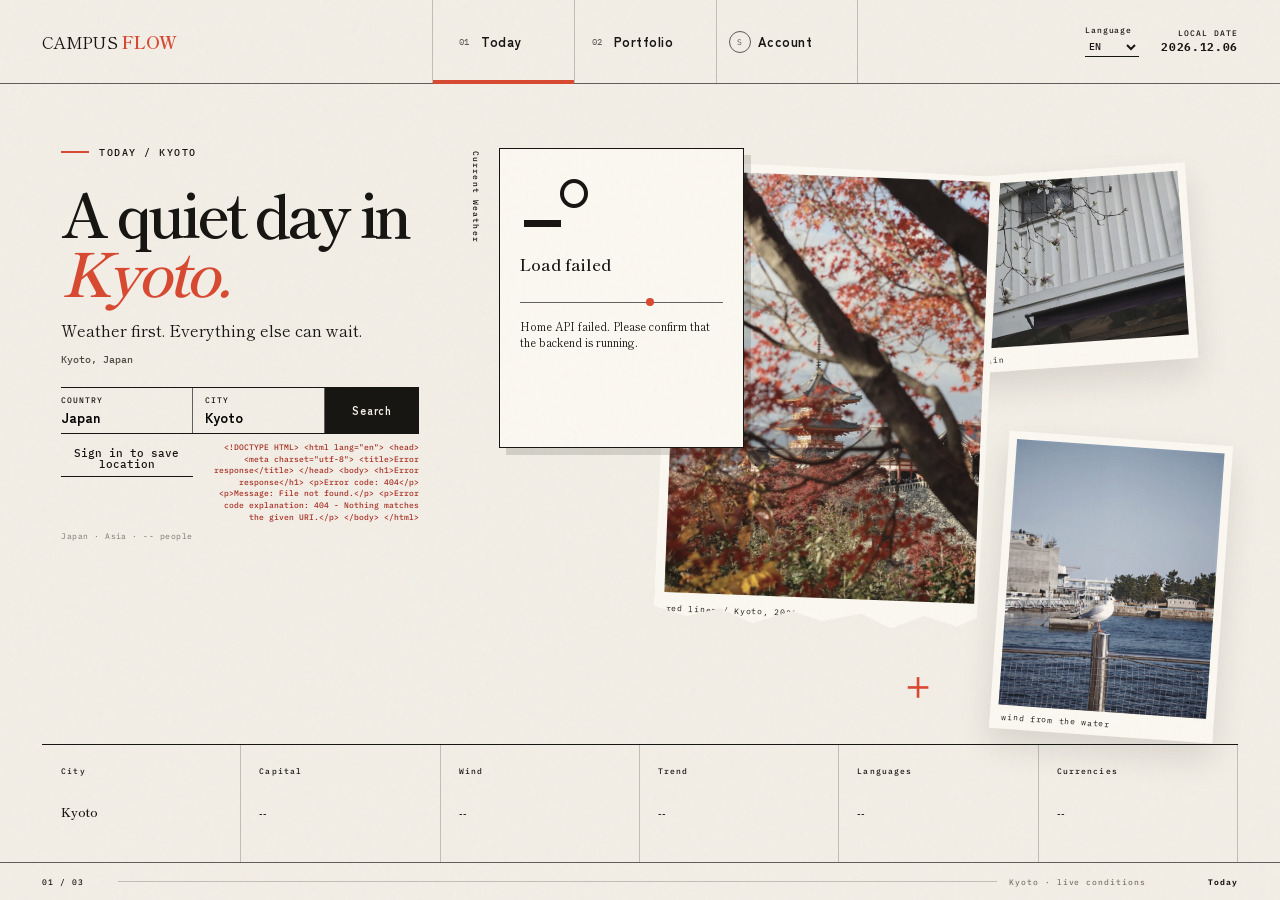
==== commit a222f5f5: "Release formal CampusFlow build and Azure guide" ====
--- a/backend/src/main/resources/static/index.html
+++ b/backend/src/main/resources/static/index.html
@@ -1,231 +1,329 @@
-<!DOCTYPE html>
+<!doctype html>
 <html lang="en">
 <head>
     <meta charset="UTF-8">
     <meta name="viewport" content="width=device-width, initial-scale=1.0">
-    <title>Campus Flow</title>
+    <title>CampusFlow — Portfolio</title>
+    <link rel="preconnect" href="https://fonts.googleapis.com">
+    <link rel="preconnect" href="https://fonts.gstatic.com" crossorigin>
+    <link href="https://fonts.googleapis.com/css2?family=IBM+Plex+Mono:wght@400;500&family=Shippori+Mincho:wght@400;600;700&family=Zen+Kaku+Gothic+New:wght@400;500;700&display=swap" rel="stylesheet">
     <link rel="stylesheet" href="style.css">
     <script src="vendor/gsap.min.js"></script>
 </head>
-<body>
-<div class="app-shell">
-    <aside class="sidebar">
-        <div class="brand">
-            <div class="brand-mark">CF</div>
-            <div>
-                <h1>Campus Flow</h1>
-                <p>Study · Life · Profile</p>
+<body data-page="home">
+<div class="site-shell">
+    <header class="site-header">
+        <button class="wordmark" type="button" data-page-link="home" aria-label="Open Today">
+            <span>CAMPUS</span><b>FLOW</b>
+        </button>
+
+        <nav class="top-nav" aria-label="Main pages">
+            <button class="nav-link active" type="button" data-page-link="home">
+                <span>01</span><b data-i18n="navHome">Today</b>
+            </button>
+            <button class="nav-link" type="button" data-page-link="me">
+                <span>02</span><b data-i18n="navMe">Portfolio</b>
+            </button>
+            <button id="accountBtn" class="nav-link account-btn" type="button" data-page-link="account">
+                <span id="accountAvatar">S</span><b data-i18n="account">Account</b>
+            </button>
+        </nav>
+
+        <div class="header-tools">
+            <label class="language-switch">
+                <span data-i18n="languageLabel">Language</span>
+                <select id="languageSelect" aria-label="Language">
+                    <option value="en">EN</option>
+                    <option value="zh">中文</option>
+                </select>
+            </label>
+            <div class="issue-label">
+                <span data-i18n="localDate">LOCAL DATE</span>
+                <time id="issueDate" datetime="">----</time>
             </div>
         </div>
-
-        <nav class="menu">
-            <button class="menu-item active" data-page="home" data-i18n="menuHome">Home</button>
-            <button class="menu-item" data-page="nav" data-i18n="menuNav">Quick Access</button>
-            <button class="menu-item" data-page="me" data-i18n="menuMe">Me</button>
-        </nav>
-
-        <div class="sidebar-footer">
-            <div id="sideAvatar" class="avatar">S</div>
-            <div class="sidebar-user-main">
-                <strong id="sideName">Student</strong>
-                <p id="sideSubtitle" data-i18n="campusUser">Campus Flow User</p>
-                <div class="user-auth-row" aria-label="OAuth login status">
+    </header>
+
+    <main class="page-stage">
+        <section id="homePage" class="page editorial-page today-page active-page" data-page="home" aria-labelledby="todayTitle">
+            <div class="today-copy hero-copy page-stagger">
+                <p class="chapter-mark" data-i18n="todayChapter">TODAY / KYOTO</p>
+                <h1 id="todayTitle"><span data-i18n="todayHeadline">A quiet day in</span><span data-i18n="headlineSpacer"> </span><em><span id="heroCityName">Kyoto</span><span data-i18n="headlinePunctuation">.</span></em></h1>
+                <p class="lead" data-i18n="todayLead">Weather first. Everything else can wait.</p>
+                <p id="homeLocation" class="hero-location">Loading profile location…</p>
+
+                <form id="homeLocationForm" class="location-search" aria-describedby="homeStatus">
+                    <label data-i18n-label="countryLabel">
+                        Country
+                        <input id="homeCountryInput" name="country" value="Japan" autocomplete="country-name">
+                    </label>
+                    <label data-i18n-label="cityLabel">
+                        City
+                        <input id="homeCityInput" name="city" value="Kyoto" autocomplete="address-level2">
+                    </label>
+                    <button id="homeSearchBtn" class="ink-button" type="submit" data-i18n="searchBtn">Search</button>
+                </form>
+                <div class="location-actions">
+                    <button id="saveLocationBtn" class="text-action" type="button" data-i18n="saveToProfile">+ save this place to profile</button>
+                    <p id="homeStatus" class="request-status" role="status" data-i18n="homeInitialStatus">Connecting to the local API…</p>
+                </div>
+                <p class="country-micro">
+                    <span id="countryName">Japan</span> ·
+                    <span id="regionName">Asia</span> ·
+                    <span id="populationText">--</span> <span data-i18n="peopleLabel">people</span>
+                </p>
+            </div>
+
+            <article class="today-weather page-stagger" aria-label="Current weather">
+                <span class="vertical-caption" data-i18n="currentWeather">Current weather</span>
+                <strong id="temperature" class="temperature">--°</strong>
+                <div class="weather-copy">
+                    <strong id="weatherCondition">Connecting…</strong>
+                    <span id="weatherTime">--</span>
+                </div>
+                <div class="sun-track" aria-hidden="true"><i></i></div>
+                <p id="dailyTip" class="weather-note">Waiting for today’s note.</p>
+            </article>
+
+            <div class="today-collage collage-set" aria-label="Kyoto photo collage">
+                <figure class="paper-photo primary-photo">
+                    <img src="assets/campus-extra-red-temple.jpg" alt="Red temple architecture">
+                    <figcaption data-i18n="todayPhotoMain">red lines / Kyoto, 2026</figcaption>
+                </figure>
+                <figure class="paper-photo support-photo support-one">
+                    <img src="assets/campus-photo-07.jpg" alt="Magnolia branches against a pale building">
+                    <figcaption data-i18n="todayPhotoSecond">after the rain</figcaption>
+                </figure>
+                <figure class="paper-photo support-photo support-two">
+                    <img src="assets/campus-photo-03.jpg" alt="A gull by the harbor">
+                    <figcaption data-i18n="todayPhotoThird">wind from the water</figcaption>
+                </figure>
+                <span class="registration-mark" aria-hidden="true">＋</span>
+            </div>
+
+            <aside class="today-facts page-stagger" aria-label="Today at a glance">
+                <div><span data-i18n="cityMetric">Place</span><strong id="weatherCity">--</strong></div>
+                <div><span data-i18n="capitalMetric">Capital</span><strong id="capitalName">--</strong></div>
+                <div><span data-i18n="windMetric">Wind</span><strong id="windSpeed">--</strong></div>
+                <div><span data-i18n="trendMetric">Trend</span><strong id="weatherTrend">--</strong></div>
+                <div><span data-i18n="languagesMetric">Language</span><strong id="languageText">--</strong></div>
+                <div><span data-i18n="currenciesMetric">Currency</span><strong id="currencyText">--</strong></div>
+            </aside>
+        </section>
+
+        <section id="mePage" class="page editorial-page profile-page" data-page="me" aria-labelledby="previewName" hidden>
+            <aside class="profile-index page-stagger">
+                <span data-i18n="portfolioPublicView">PORTFOLIO / PUBLIC VIEW</span>
+                <i aria-hidden="true"></i>
+                <small data-i18n="portfolioIndex">ABOUT / WORKS</small>
+            </aside>
+
+            <div class="profile-portrait collage-set">
+                <figure class="paper-photo portrait-main">
+                    <img src="assets/campus-photo-02.jpg" alt="Cherry trees beside a river">
+                    <figcaption data-i18n="portraitMainCaption">spring beside the water</figcaption>
+                </figure>
+                <figure class="paper-photo portrait-small">
+                    <img src="assets/campus-photo-06.jpg" alt="A red leaf held against winter trees">
+                    <figcaption data-i18n="portraitSmallCaption">one leaf / late season</figcaption>
+                </figure>
+            </div>
+
+            <article id="resumePreview" class="profile-story page-stagger">
+                <div class="profile-kicker">
+                    <p class="chapter-mark" data-i18n="portfolioChapter">PORTFOLIO / SELECTED WORK</p>
+                    <span id="previewAvatar" class="profile-avatar">S</span>
+                </div>
+                <h1 id="previewName">Student</h1>
+                <p id="previewTitle" class="profile-role">Loading profile…</p>
+                <p id="previewSummary" class="profile-summary">Connecting to the profile API.</p>
+                <p id="previewContact" class="profile-contact"></p>
+
+                <section class="portfolio-showcase" aria-labelledby="portfolioHeading">
+                    <div class="portfolio-heading">
+                        <span id="portfolioHeading" class="section-label" data-i18n="selectedWork">SELECTED WORK</span>
+                        <small id="portfolioOwnerLabel">Photography · Projects</small>
+                    </div>
+                    <div id="portfolioGrid" class="portfolio-grid">
+                        <p class="muted">Loading selected work…</p>
+                    </div>
+                </section>
+
+                <div class="profile-actions">
+                    <button id="editBtn" class="vermilion-button" type="button" data-i18n="edit">Edit profile</button>
+                    <button id="exportPdfBtn" class="text-action dark" type="button" data-i18n="exportPrint">Print this page ↗</button>
+                </div>
+            </article>
+
+            <form id="profileForm" class="profile-form edit-sheet" aria-hidden="true">
+                <div class="sheet-heading">
+                    <div>
+                        <span data-i18n="ownerEditMode">OWNER EDIT MODE</span>
+                        <h2 data-i18n="editSheetTitle">Edit your page.</h2>
+                    </div>
+                </div>
+                <div id="profileAccessNote" class="profile-access-note">Sign in to edit private details.</div>
+                <div class="form-grid">
+                    <label data-i18n-label="nameLabel">Name<input name="name" disabled></label>
+                    <label data-i18n-label="emailLabel">Email<input name="email" type="email" disabled></label>
+                    <label class="private-field" data-i18n-label="phoneLabel">Phone<input name="phone" disabled></label>
+                    <label data-i18n-label="countryLabel">Country<input name="country" disabled></label>
+                    <label data-i18n-label="cityLabel">City<input name="city" disabled></label>
+                    <label class="wide" data-i18n-label="titleLabel">Title<input name="title" disabled></label>
+                    <label class="wide" data-i18n-label="summaryLabel">Summary<textarea name="summary" rows="4" disabled></textarea></label>
+                    <label class="wide" data-i18n-label="visibilityLabel">Visibility
+                        <select name="visibility" disabled>
+                            <option value="PUBLIC">PUBLIC</option>
+                            <option value="PRIVATE">PRIVATE</option>
+                        </select>
+                    </label>
+                </div>
+                <section id="portfolioEditor" class="portfolio-editor is-hidden">
+                    <div class="portfolio-editor-head">
+                        <span data-i18n="addWork">ADD A WORK</span>
+                        <small data-i18n="addWorkHelp">Photography, drawing, design, or project</small>
+                    </div>
+                    <div class="portfolio-form-grid">
+                        <label data-i18n-label="workTypeLabel">Type
+                            <select id="workType">
+                                <option value="PHOTOGRAPHY">Photography</option>
+                                <option value="DRAWING">Drawing</option>
+                                <option value="DESIGN">Design</option>
+                                <option value="PROJECT">Project</option>
+                                <option value="OTHER">Other</option>
+                            </select>
+                        </label>
+                        <label data-i18n-label="titleLabel">Title<input id="workTitle" maxlength="160"></label>
+                        <label class="wide" data-i18n-label="descriptionLabel">Description<textarea id="workDescription" rows="2"></textarea></label>
+                        <label class="wide" data-i18n-label="imageUrlLabel">Image URL<input id="workImageUrl" value="assets/campus-photo-01.jpg"></label>
+                    </div>
+                    <button id="addWorkBtn" class="text-action" type="button" data-i18n="addToPortfolio">+ Add to portfolio</button>
+                    <div id="portfolioManageList" class="portfolio-manage-list"></div>
+                </section>
+                <div class="sheet-actions">
+                    <button id="saveBtn" class="ink-button" type="submit" disabled data-i18n="save">Save changes</button>
+                    <button id="cancelEditBtn" class="text-action" type="button" data-i18n="cancel">Cancel</button>
+                </div>
+                <p id="saveStatus" class="request-status" role="status" data-i18n="profileInitialStatus">Public preview hides private fields.</p>
+            </form>
+        </section>
+
+        <section id="accountPage" class="page editorial-page account-page" data-page="account" aria-labelledby="accountTitle" hidden>
+            <div class="account-heading page-stagger">
+                <p class="chapter-mark inverse" data-i18n="accountEyebrow">ACCOUNT / SIGN IN</p>
+                <h1 id="accountTitle" data-i18n="accountTitle">Welcome back.</h1>
+                <p data-i18n="accountIntro">Sign in to edit your profile and save your usual place. You can keep browsing as a guest.</p>
+                <button id="openAuthBtn" class="account-primary-action" type="button" data-i18n="openSignIn">Sign in / Create account</button>
+            </div>
+
+            <figure class="account-image page-stagger">
+                <img src="assets/campus-photo-04.jpg" alt="Palm trees silhouetted against sunset">
+                <figcaption data-i18n="accountImageCaption">KYOTO / EVENING</figcaption>
+            </figure>
+
+            <article id="passportCard" class="passport-card page-stagger is-hidden">
+                <div class="passport-top"><span data-i18n="accountSummary">ACCOUNT SUMMARY</span></div>
+                <div class="passport-body">
+                    <div class="id-photo"><img src="assets/campus-photo-09.jpg" alt="Cat on outdoor steps"></div>
+                    <div class="id-data">
+                        <span data-i18n="nameLabel">NAME</span><strong id="accountHolderName">GUEST</strong>
+                        <span data-i18n="roleLabel">ROLE</span><strong id="accountRole">GUEST</strong>
+                        <span data-i18n="statusLabel">STATUS</span><strong id="accountConnectionStatus">GUEST MODE</strong>
+                    </div>
+                </div>
+            </article>
+
+            <dialog id="authDialog" class="auth-dialog" aria-labelledby="authDialogTitle">
+                <div class="auth-dialog-shell">
+                    <div class="auth-dialog-heading">
+                        <div>
+                            <span data-i18n="accountEyebrow">ACCOUNT / SIGN IN</span>
+                            <h2 id="authDialogTitle" data-i18n="modalTitle">Your account</h2>
+                        </div>
+                        <button id="closeAuthBtn" type="button" data-i18n="close">Close</button>
+                    </div>
+            <section class="provider-panel" aria-label="Sign in">
+                <div class="oauth-status-row">
                     <span id="oauthStatusDot" class="status-dot"></span>
-                    <strong id="oauthStatusTitle">OAuth not connected</strong>
-                    <span id="oauthProviderBadge" class="provider-badge">Not logged in</span>
-                </div>
-                <small id="oauthStatusDetail" class="user-auth-detail">Choose Google or GitHub to verify third-party login.</small>
-                <div class="oauth-actions-row sidebar-actions">
-                    <button type="button" id="oauthChooseBtn" class="oauth-login-btn">Login</button>
-                    <button type="button" id="oauthRefreshBtn" class="icon-btn compact-icon" title="Refresh status" aria-label="Refresh OAuth status">R</button>
-                    <a class="icon-btn compact-icon" href="/logout" title="Logout" aria-label="Logout">L</a>
-                </div>
-                <details class="oauth-tools sidebar-oauth-tools">
-                    <summary>API test</summary>
-                    <div class="oauth-verify-row">
-                        <button type="button" class="secondary-btn" data-oauth-api="/api/oauth/github/profile">GitHub Profile</button>
-                        <button type="button" class="secondary-btn" data-oauth-api="/api/oauth/github/repos">GitHub Repos</button>
-                        <button type="button" class="secondary-btn" data-oauth-api="/api/oauth/google/calendar">Google Calendar</button>
-                    </div>
-                    <pre id="oauthResult" class="oauth-result compact-result">OAuth API result will be shown here.</pre>
-                </details>
-            </div>
-        </div>
-    </aside>
-
-    <main class="main">
-        <header class="topbar">
-            <div>
-                <h2 id="pageTitle">Home</h2>
-            </div>
-            <div class="topbar-actions">
-                <label class="language-switch">
-                    <span data-i18n="languageLabel">Language</span>
-                    <select id="languageSelect" aria-label="Language">
-                        <option value="en">English</option>
-                        <option value="zh">中文</option>
-                        <option value="ja">日本語</option>
-                    </select>
-                </label>
-                <div class="date-card">
-                    <span id="todayText">Today</span>
-                    <small data-i18n="dateSubtitle">Keep learning, keep growing.</small>
-                </div>
-            </div>
-        </header>
-
-        <section id="homePage" class="page active-page">
-            <div class="hero-card">
-                <div class="hero-copy">
-                    <p class="eyebrow">Location & Weather</p>
-                    <h3 data-i18n="homeHeroTitle">Enter a country and city to generate today's life tips</h3>
-                    <p id="homeLocation">Loading...</p>
-                </div>
-                <form id="homeLocationForm" class="home-location-form">
-                    <label data-i18n-label="countryLabel">Country<input id="homeCountryInput" name="country" placeholder="Japan"></label>
-                    <label data-i18n-label="cityLabel">City<input id="homeCityInput" name="city" placeholder="Kyoto"></label>
-                    <div class="home-actions">
-                        <button type="submit" class="primary-btn" data-i18n="searchBtn">Search</button>
-                        <button type="button" id="saveLocationBtn" class="ghost-btn" data-i18n="saveLocationBtn">Save to Profile</button>
-                    </div>
-                    <small id="homeStatus">The Home page can search independently.</small>
-                </form>
-            </div>
-
-            <div class="weather-grid">
-                <div class="weather-card primary-card">
-                    <div class="card-head">
-                        <span data-i18n="currentWeather">Current Weather</span>
-                        <button id="goProfileBtn" class="small-link" data-i18n="changeLocation">Change Location</button>
-                    </div>
-                    <div class="weather-main">
-                        <strong id="temperature">--°C</strong>
-                        <div>
-                            <p id="weatherCondition">Loading</p>
-                            <small id="weatherTime">--</small>
+                    <div>
+                        <strong id="oauthStatusTitle" data-i18n="checkingSignIn">Checking sign-in…</strong>
+                        <p id="oauthStatusDetail" data-i18n="checkingSignInDetail">This only takes a moment.</p>
+                    </div>
+                    <span id="oauthProviderBadge" class="provider-badge" data-i18n="checking">Checking</span>
+                </div>
+
+                <div id="oauthAvatar" class="is-hidden" aria-hidden="true"></div>
+                <span id="oauthUserName" class="is-hidden"></span>
+                <span id="oauthUserMeta" class="is-hidden"></span>
+
+                <div id="connectedAccount" class="connected-account is-hidden">
+                    <div class="connected-account-head">
+                        <div id="connectedAvatar" class="avatar">S</div>
+                        <div><strong id="connectedName">Student</strong><p id="connectedMeta"></p></div>
+                    </div>
+                    <button id="connectedServiceBtn" class="provider-button service-button" type="button"></button>
+                    <div id="connectedServiceResult" class="service-result" aria-live="polite"></div>
+                    <button id="logoutBtn" class="text-action inverse-action" type="button" data-i18n="logout">Logout</button>
+                </div>
+
+                <div class="provider-options">
+                    <button class="provider-button" type="button" data-oauth-provider="github">
+                        <span>GH</span>
+                        <span><strong data-i18n="signGithub">Continue with GitHub</strong><small data-i18n="githubSigninNote">Use your GitHub identity and public profile.</small></span>
+                        <i>↗</i>
+                    </button>
+                    <button class="provider-button" type="button" data-oauth-provider="google">
+                        <span>G</span>
+                        <span><strong data-i18n="signGoogle">Continue with Google</strong><small data-i18n="googleSigninNote">Use your Google account and optional calendar.</small></span>
+                        <i>↗</i>
+                    </button>
+                </div>
+
+                <div class="local-account">
+                    <div class="local-account-heading">
+                        <strong data-i18n="localAccountTitle">Username and password</strong>
+                        <p data-i18n="localAccountCopy">Create an account or sign in to edit your own page.</p>
+                    </div>
+                    <form id="authForm" class="auth-form">
+                        <label data-i18n-label="usernameLabel">Username
+                            <input id="authUsername" autocomplete="username" minlength="3" maxlength="50" required>
+                        </label>
+                        <label data-i18n-label="passwordLabel">Password
+                            <span class="password-field">
+                                <input id="authPassword" type="password" autocomplete="current-password" minlength="12" maxlength="72" required>
+                                <button id="togglePasswordBtn" type="button" aria-label="Show password" data-i18n="showPassword">SHOW</button>
+                            </span>
+                        </label>
+                        <div class="local-auth-actions">
+                            <button type="submit" class="paper-button" data-i18n="login">Sign in</button>
+                            <button id="registerBtn" type="button" class="text-action inverse-action" data-i18n="register">Create account</button>
                         </div>
-                    </div>
-                    <div class="weather-meta">
-                        <div><span data-i18n="cityLabel">City</span><strong id="weatherCity">--</strong></div>
-                        <div><span data-i18n="windSpeed">Wind Speed</span><strong id="windSpeed">--</strong></div>
-                        <div><span data-i18n="trend">Trend</span><strong id="weatherTrend">--</strong></div>
-                    </div>
-                </div>
-
-                <div class="tip-card">
-                    <span class="pill">Daily Tip</span>
-                    <h3 id="dailyTip">Generating life tips...</h3>
-                    <div class="chips">
-                        <span id="clothingTip">Clothing: --</span>
-                        <span id="reminderTip">Reminder: --</span>
-                    </div>
-                </div>
-            </div>
-
-            <div class="country-card">
-                <h3 data-i18n="countryInfo">Country Information</h3>
-                <div class="country-list">
-                    <p><span data-i18n="countryLabel">Country</span><strong id="countryName">--</strong></p>
-                    <p><span data-i18n="capital">Capital</span><strong id="capitalName">--</strong></p>
-                    <p><span data-i18n="region">Region</span><strong id="regionName">--</strong></p>
-                    <p><span data-i18n="population">Population</span><strong id="populationText">--</strong></p>
-                    <p><span data-i18n="languages">Languages</span><strong id="languageText">--</strong></p>
-                    <p><span data-i18n="currency">Currency</span><strong id="currencyText">--</strong></p>
-                </div>
-            </div>
-        </section>
-
-        <section id="navPage" class="page">
-            <div class="season-banner nav-season" aria-hidden="true"></div>
-            <div class="section-title">
-                <p class="eyebrow">Quick Access</p>
-                <h3 data-i18n="quickTitle">Useful Web Shortcuts</h3>
-            </div>
-            <div id="shortcutGrid" class="shortcut-grid"></div>
-        </section>
-
-        <section id="mePage" class="page">
-            <div class="season-banner me-season" aria-hidden="true"></div>
-            <div class="profile-layout">
-                <form id="profileForm" class="profile-form">
-                    <div class="section-title compact">
-                        <p class="eyebrow">Profile</p>
-                        <h3 data-i18n="profileTitle">Resume Profile</h3>
-                    </div>
-
-                    <div class="form-grid">
-                        <label data-i18n-label="nameLabel">Name<input name="name" disabled></label>
-                        <label data-i18n-label="studentIdLabel">Student ID<input name="studentId" disabled></label>
-                        <label data-i18n-label="emailLabel">Email<input name="email" disabled></label>
-                        <label data-i18n-label="phoneLabel">Phone<input name="phone" disabled></label>
-                        <label data-i18n-label="countryLabel">Country<input name="country" disabled placeholder="Japan"></label>
-                        <label data-i18n-label="cityLabel">City<input name="city" disabled placeholder="Kyoto"></label>
-                        <label class="wide" data-i18n-label="titleLabel">Title<input name="title" disabled></label>
-                        <label class="wide" data-i18n-label="summaryLabel">Summary<textarea name="summary" disabled rows="5"></textarea></label>
-                    </div>
-
-                    <div class="actions">
-                        <button type="button" id="editBtn" class="secondary-btn" data-i18n="editBtn">Edit</button>
-                        <button type="submit" id="saveBtn" class="primary-btn" disabled data-i18n="saveBtn">Save</button>
-                        <span id="saveStatus"></span>
-                    </div>
-                </form>
-
-                <div class="resume-preview" id="resumePreview">
-                    <div class="preview-head">
-                        <div class="avatar large">S</div>
-                        <div>
-                            <h3 id="previewName">Student</h3>
-                            <p id="previewTitle">Student</p>
-                        </div>
-                    </div>
-                    <p id="previewContact" class="muted"></p>
-                    <hr>
-                    <h4>Education</h4>
-                    <div id="previewEducation"></div>
-                    <h4>Skills</h4>
-                    <p id="previewSkills"></p>
-                    <h4>Projects</h4>
-                    <div id="previewProjects"></div>
-                    <h4>Languages</h4>
-                    <p id="previewLanguages"></p>
-                    <h4>About Me</h4>
-                    <p id="previewSummary"></p>
-                    <button id="exportPdfBtn" class="pdf-btn" data-i18n="exportPdf">Export PDF</button>
-                </div>
-            </div>
+                    </form>
+                    <p id="authStatus" class="request-status" role="status" data-i18n="authReady">Use at least 12 characters for a new password.</p>
+                    <button class="text-action inverse-action guest-action" type="button" data-page-link="home" data-i18n="continueGuest">Continue as guest</button>
+                </div>
+
+                <section id="adminPanel" class="admin-panel is-hidden">
+                    <div class="admin-panel-heading">
+                        <strong data-i18n="adminTitle">User management</strong>
+                        <p data-i18n="adminCopy">Administrator accounts can review and disable accounts.</p>
+                    </div>
+                    <div id="adminUserList" class="admin-user-list"></div>
+                </section>
+            </section>
+                </div>
+            </dialog>
         </section>
     </main>
+
+    <footer class="folio">
+        <span id="folioNumber">01 / 03</span>
+        <i></i>
+        <p id="folioContext">Kyoto · updating</p>
+        <b id="folioLabel">TODAY</b>
+    </footer>
 </div>
 
-<div id="oauthModal" class="modal-backdrop hidden" aria-hidden="true">
-    <div class="login-modal" role="dialog" aria-modal="true" aria-labelledby="oauthModalTitle">
-        <div class="modal-visual">
-            <button type="button" id="oauthModalClose" class="icon-btn modal-close" aria-label="Close">X</button>
-            <div class="modal-title-block">
-                <p class="eyebrow">Third-party Login</p>
-                <h3 id="oauthModalTitle">Choose a login provider</h3>
-            </div>
-        </div>
-        <p class="modal-copy">Login updates only the status bar. Your resume content stays unchanged.</p>
-        <div class="provider-options">
-            <button type="button" class="provider-option" data-oauth-provider="google">
-                <span class="provider-logo google-logo" aria-hidden="true">G</span>
-                <span>
-                    <strong>Google</strong>
-                    <small>Calendar API authorization</small>
-                </span>
-            </button>
-            <button type="button" class="provider-option" data-oauth-provider="github">
-                <span class="provider-logo github-logo" aria-hidden="true">Git</span>
-                <span>
-                    <strong>GitHub</strong>
-                    <small>Profile and repository authorization</small>
-                </span>
-            </button>
-        </div>
-    </div>
-</div>
 <script src="ui-effects.js"></script>
 <script src="script.js"></script>
 </body>
--- a/backend/src/main/resources/static/style.css
+++ b/backend/src/main/resources/static/style.css
@@ -1,1520 +1,523 @@
 :root {
-    --bg: #f6f7fb;
-    --panel: #ffffff;
-    --panel-soft: #f8fafc;
-    --text: #172033;
-    --muted: #647083;
-    --line: #dfe5ee;
-    --primary: #3f6df6;
-    --primary-dark: #2547c7;
-    --accent: #12a89d;
-    --accent-soft: #e8faf8;
-    --danger: #dc2626;
-    --success: #0f766e;
-    --shadow: 0 12px 30px rgba(29, 41, 57, 0.11);
-    --shadow-soft: 0 7px 18px rgba(29, 41, 57, 0.075);
-    --radius: 8px;
+    --paper: #f2eee6;
+    --paper-light: #fbf8f1;
+    --paper-deep: #ddd5c8;
+    --ink: #171613;
+    --ink-soft: #4d4942;
+    --ink-faint: #7d776d;
+    --vermilion: #d84a32;
+    --vermilion-dark: #a82f22;
+    --account-accent: #c8ad77;
+    --moss: #6e7665;
+    --line: rgba(23, 22, 19, .22);
+    --line-strong: rgba(23, 22, 19, .66);
+    --display: "Shippori Mincho", "Yu Mincho", "Hiragino Mincho ProN", serif;
+    --sans: "Zen Kaku Gothic New", "Hiragino Kaku Gothic ProN", sans-serif;
+    --mono: "IBM Plex Mono", Consolas, monospace;
+    --shadow-paper: 0 16px 32px rgba(42, 36, 28, .12);
+    --shadow-raised: 0 24px 70px rgba(34, 28, 20, .18);
+    --ease: cubic-bezier(.22, 1, .36, 1);
 }
 
 * { box-sizing: border-box; }
-
-html { min-height: 100%; }
-
-body {
-    margin: 0;
+html { min-width: 1100px; background: #c9c4bb; }
+body { margin: 0; color: var(--ink); font-family: var(--sans); background: var(--paper); }
+button, input, textarea, select { font: inherit; }
+button, select { color: inherit; }
+button { cursor: pointer; }
+[hidden], .is-hidden { display: none !important; }
+
+.site-shell {
     min-height: 100vh;
-    font-family: Inter, "Microsoft YaHei", "Noto Sans JP", Arial, sans-serif;
-    color: var(--text);
-    background:
-        linear-gradient(120deg, rgba(63, 109, 246, 0.10), rgba(18, 168, 157, 0.08) 42%, rgba(246, 247, 251, 0.96)),
-        var(--bg);
-    overflow-x: hidden;
-}
-
-.page-backdrop {
-    position: fixed;
-    inset: 0;
-    pointer-events: none;
-    opacity: 0.32;
-    background-image:
-        linear-gradient(rgba(23, 32, 51, 0.05) 1px, transparent 1px),
-        linear-gradient(90deg, rgba(23, 32, 51, 0.05) 1px, transparent 1px);
-    background-size: 64px 64px;
-    contain: paint;
-}
-
-button, input, textarea, select { font: inherit; }
-button { cursor: pointer; border: none; }
-
-.app-shell {
-    position: relative;
-    width: min(1360px, calc(100vw - 24px));
-    min-height: calc(100vh - 32px);
-    margin: 16px auto;
-    display: grid;
-    grid-template-columns: 238px minmax(0, 1fr);
-    background: rgba(255, 255, 255, 0.82);
-    border: 1px solid rgba(255, 255, 255, 0.92);
-    border-radius: var(--radius);
-    overflow: visible;
-    box-shadow: var(--shadow);
-}
-
-.sidebar {
-    position: sticky;
-    top: 16px;
-    align-self: start;
-    min-height: calc(100vh - 32px);
-    max-height: calc(100vh - 32px);
-    padding: 24px 16px;
-    background: linear-gradient(180deg, rgba(255,255,255,.96), rgba(248,250,252,.96));
-    border-right: 1px solid var(--line);
-    display: flex;
-    flex-direction: column;
-}
-
-.brand { display: flex; align-items: center; gap: 12px; margin-bottom: 34px; }
-
-.brand-mark {
-    width: 44px;
-    height: 44px;
-    border-radius: var(--radius);
-    display: grid;
-    place-items: center;
-    color: white;
-    font-weight: 900;
-    letter-spacing: 0;
-    background: linear-gradient(135deg, var(--primary), var(--accent));
-    box-shadow: 0 12px 24px rgba(63, 109, 246, .28);
-}
-
-.brand h1 { font-size: 21px; margin: 0; letter-spacing: 0; }
-.brand p, .sidebar-footer p, .eyebrow, .muted { color: var(--muted); margin: 0; }
-.brand p { font-size: 12px; }
-
-.menu { display: grid; gap: 8px; }
-
-.menu-item {
-    position: relative;
-    text-align: left;
-    padding: 12px 14px;
-    border-radius: var(--radius);
-    color: var(--muted);
-    background: transparent;
-    font-weight: 800;
-    transition: color .14s ease, background .14s ease, box-shadow .14s ease;
-}
-
-.menu-item:hover {
-    color: var(--primary-dark);
-    background: #eef3ff;
-}
-
-.menu-item.active {
-    color: white;
-    background: linear-gradient(135deg, var(--primary), var(--primary-dark));
-    box-shadow: 0 12px 24px rgba(63, 109, 246, .24);
-}
-
-.sidebar-footer {
-    margin-top: auto;
-    display: flex;
-    align-items: center;
-    gap: 12px;
-    padding: 14px;
-    background: white;
-    border-radius: var(--radius);
-    border: 1px solid var(--line);
-}
-
-.sidebar-footer {
-    align-items: flex-start;
-    padding: 12px;
-}
-
-.sidebar-user-main {
-    flex: 1;
-    min-width: 0;
-}
-
-.sidebar-user-main > strong,
-.sidebar-user-main > p {
-    display: block;
-    overflow: hidden;
-    text-overflow: ellipsis;
-    white-space: nowrap;
-}
-
-.user-auth-row {
-    display: grid;
-    grid-template-columns: 10px minmax(0, 1fr);
-    align-items: center;
-    gap: 6px;
-    margin-top: 8px;
-}
-
-.user-auth-row .status-dot {
-    width: 8px;
-    height: 8px;
-    box-shadow: 0 0 0 3px rgba(148, 163, 184, .12);
-}
-
-.user-auth-row strong {
-    overflow: hidden;
-    color: #334155;
-    font-size: 11px;
-    line-height: 1.2;
-    text-overflow: ellipsis;
-    white-space: nowrap;
-}
-
-.user-auth-row .provider-badge,
-.user-auth-detail {
-    display: none;
-}
-
-.sidebar-actions {
-    display: grid;
-    grid-template-columns: 1fr 28px 28px;
-    gap: 6px;
-    margin-top: 8px;
-}
-
-.sidebar-actions .oauth-login-btn {
-    min-height: 30px;
-    padding: 0 10px;
-    border-radius: 7px;
-    box-shadow: none;
-    font-size: 12px;
-}
-
-.sidebar-actions .compact-icon {
-    width: 28px;
-    height: 30px;
-    min-height: 30px;
-    border-radius: 7px;
-    font-size: 11px;
-    text-decoration: none;
-}
-
-.sidebar-oauth-tools {
-    margin-top: 7px;
-    padding-top: 6px;
-    border-top: 1px solid rgba(223, 229, 238, .75);
-}
-
-.sidebar-oauth-tools summary {
-    cursor: pointer;
-    color: #7a8798;
-    font-size: 11px;
-    font-weight: 900;
-}
-
-.sidebar-oauth-tools .oauth-verify-row {
-    display: grid;
-    gap: 6px;
-    padding-top: 7px;
-    border-top: 0;
-}
-
-.sidebar-oauth-tools .secondary-btn {
-    min-height: 28px;
-    padding: 6px 8px;
-    border-radius: 7px;
-    font-size: 11px;
-    text-align: left;
-}
-
-.sidebar-oauth-tools .oauth-result {
-    min-height: 56px;
-    max-height: 110px;
-    margin-top: 7px;
-    margin-bottom: 0;
-    padding: 8px;
-    border-radius: 7px;
-    font-size: 10px;
-}
-
-.avatar {
-    width: 36px;
-    height: 36px;
-    border-radius: var(--radius);
-    background: #edf2ff;
-    background-position: center;
-    background-size: cover;
-    color: var(--primary-dark);
-    display: grid;
-    place-items: center;
-    font-weight: 900;
-}
-
-.avatar.large { width: 52px; height: 52px; }
-
-.main { padding: 28px; overflow: visible; }
-
-.topbar {
-    display: flex;
-    align-items: center;
-    justify-content: space-between;
-    gap: 18px;
-    margin-bottom: 22px;
-}
-
-.topbar h2 { margin: 2px 0 0; font-size: 31px; letter-spacing: 0; }
-
-.eyebrow {
-    font-size: 12px;
-    font-weight: 900;
-    text-transform: uppercase;
-    letter-spacing: .08em;
-    color: var(--primary);
-}
-
-.topbar-actions { display: flex; align-items: center; gap: 10px; }
-
-.language-switch {
-    display: flex;
-    align-items: center;
-    gap: 8px;
-    min-height: 48px;
-    padding: 10px 12px;
-    border: 1px solid var(--line);
-    border-radius: var(--radius);
-    background: white;
-    color: var(--muted);
-    font-size: 12px;
-}
-
-.language-switch select {
-    border: 0;
-    background: transparent;
-    color: var(--text);
-    font-weight: 800;
-    outline: none;
-}
-
-.date-card {
-    min-height: 48px;
-    background: white;
-    padding: 10px 14px;
-    border-radius: var(--radius);
-    border: 1px solid var(--line);
-    box-shadow: var(--shadow-soft);
-}
-
-.date-card span { display: block; font-weight: 900; }
-.date-card small { color: var(--muted); }
-
-.page { display: none; }
-.active-page { display: block; }
-
-.hero-card, .weather-card, .tip-card, .country-card, .profile-form, .resume-preview {
-    background: rgba(255,255,255,.94);
-    border: 1px solid var(--line);
-    border-radius: var(--radius);
-    box-shadow: var(--shadow-soft);
-}
-
-.motion-card,
-.hero-card,
-.weather-card,
-.tip-card,
-.country-card,
-.profile-form,
-.resume-preview {
-    transition: box-shadow .16s ease, border-color .16s ease;
-}
-
-.motion-card:hover,
-.hero-card:hover,
-.weather-card:hover,
-.tip-card:hover,
-.country-card:hover,
-.profile-form:hover,
-.resume-preview:hover {
-    border-color: #c8d5f4;
-    box-shadow: 0 10px 24px rgba(29, 41, 57, 0.10);
-}
-
-.hero-card {
-    position: relative;
-    min-height: 300px;
-    padding: 26px;
-    display: grid;
-    grid-template-columns: minmax(0, 1fr) minmax(300px, 420px);
-    gap: 24px;
-    align-items: center;
-    margin-bottom: 18px;
-    background:
-        linear-gradient(135deg, rgba(255,255,255,.98), rgba(238,244,255,.94)),
-        linear-gradient(90deg, rgba(63,109,246,.12), rgba(18,168,157,.10));
-    overflow: hidden;
-    contain: paint;
-    isolation: isolate;
-}
-
-.hero-card > * {
-    position: relative;
-    z-index: 1;
-}
-
-.hero-card::before {
-    content: "";
-    position: absolute;
-    inset: 0;
-    background-image:
-        linear-gradient(90deg, rgba(255,255,255,.82) 0%, rgba(255,255,255,.54) 44%, rgba(255,255,255,.08) 100%),
-        var(--home-season-image);
-    background-position: center;
-    background-size: cover;
-    opacity: .95;
-}
-
-.hero-copy,
-.home-location-form {
-    padding: 18px;
-    border: 1px solid rgba(255, 255, 255, .78);
-    border-radius: var(--radius);
-    background: rgba(255, 255, 255, .82);
-}
-
-.hero-card::after {
-    content: "";
-    position: absolute;
-    inset: auto 0 0 0;
-    height: 3px;
-    background: linear-gradient(90deg, var(--primary), var(--accent), var(--primary));
-}
-
-.season-banner {
-    min-height: 220px;
-    margin-bottom: 18px;
-    border: 1px solid rgba(223, 229, 238, .92);
-    border-radius: var(--radius);
-    background-position: center;
-    background-size: cover;
-    box-shadow: var(--shadow-soft);
-    contain: paint;
-    isolation: isolate;
-}
-
-.nav-season {
-    background-image:
-        linear-gradient(90deg, rgba(255,255,255,.24), rgba(255,255,255,.02)),
-        var(--nav-season-image);
-}
-
-.me-season {
-    background-image:
-        linear-gradient(90deg, rgba(255,255,255,.24), rgba(255,255,255,.02)),
-        var(--me-season-image);
-    background-position: center 44%;
-}
-
-.hero-title,
-.hero-copy h3 {
-    margin: 8px 0 12px;
-    max-width: 650px;
-    font-size: 30px;
-    line-height: 1.16;
-    letter-spacing: 0;
-    text-wrap: balance;
-}
-
-.hero-location {
-    color: var(--muted);
-    font-weight: 800;
-    margin: 0;
-}
-
-.home-location-form { display: grid; gap: 11px; }
-.home-location-form label { color: var(--text); }
-.home-location-form input { background: white; }
-.home-actions { display: flex; gap: 10px; align-items: center; flex-wrap: wrap; }
-.home-actions button { min-height: 42px; }
-#homeStatus { color: var(--muted); line-height: 1.5; }
-
-.primary-btn, .pdf-btn, .ghost-btn, .small-link, .secondary-btn {
-    border-radius: var(--radius);
-    padding: 11px 15px;
-    font-weight: 900;
-    transition: box-shadow .14s ease, background .14s ease, border-color .14s ease;
-}
-
-.primary-btn, .pdf-btn {
-    background: linear-gradient(135deg, var(--primary), var(--primary-dark));
-    color: white;
-    box-shadow: 0 10px 22px rgba(63, 109, 246, .22);
-}
-
-.ghost-btn, .small-link, .secondary-btn {
-    background: #f6f8fc;
-    color: var(--primary-dark);
-    border: 1px solid var(--line);
-}
-
-.primary-btn:hover, .pdf-btn:hover, .ghost-btn:hover, .small-link:hover, .secondary-btn:hover {
-    box-shadow: 0 8px 18px rgba(29, 41, 57, .11);
-}
-
-.primary-btn:disabled {
-    opacity: .45;
-    cursor: not-allowed;
-    box-shadow: none;
-    transform: none;
-}
-
-.weather-grid {
-    display: grid;
-    grid-template-columns: minmax(0, 1.18fr) minmax(260px, .82fr);
-    gap: 18px;
-    margin-bottom: 18px;
-}
-
-.primary-card, .tip-card, .country-card { padding: 24px; }
-
-.card-head {
-    display: flex;
-    justify-content: space-between;
-    align-items: center;
-    gap: 14px;
-    font-weight: 900;
-    margin-bottom: 22px;
-}
-
-.weather-main {
-    display: flex;
-    align-items: center;
-    gap: 26px;
-    margin-bottom: 22px;
-}
-
-.weather-main strong {
-    font-size: clamp(44px, 6vw, 66px);
-    letter-spacing: 0;
-    line-height: 1;
-    color: var(--primary-dark);
-}
-
-.weather-main p { margin: 0 0 6px; font-weight: 900; font-size: 20px; }
-.weather-main small { color: var(--muted); }
-
-.weather-meta {
-    display: grid;
-    grid-template-columns: repeat(3, minmax(0, 1fr));
-    gap: 10px;
-}
-
-.weather-meta div, .country-list p {
-    margin: 0;
-    padding: 13px;
-    border-radius: var(--radius);
-    background: var(--panel-soft);
-    border: 1px solid rgba(223, 229, 238, .72);
-}
-
-.weather-meta span, .country-list span {
-    display: block;
-    color: var(--muted);
-    font-size: 12px;
-    font-weight: 800;
-}
-
-.weather-meta strong, .country-list strong {
-    display: block;
-    margin-top: 4px;
-    overflow-wrap: anywhere;
-}
-
-.tip-card { display: flex; flex-direction: column; justify-content: center; }
-
-.pill {
-    width: fit-content;
-    padding: 7px 11px;
-    border-radius: var(--radius);
-    background: var(--accent-soft);
-    color: var(--success);
-    font-weight: 900;
-    font-size: 12px;
-}
-
-.tip-card h3 { font-size: 23px; line-height: 1.42; margin: 18px 0; }
-
-.chips { display: flex; flex-wrap: wrap; gap: 9px; }
-
-.chips span {
-    background: var(--panel-soft);
-    border: 1px solid var(--line);
-    border-radius: var(--radius);
-    padding: 9px 11px;
-    font-size: 13px;
-    font-weight: 700;
-}
-
-.country-card h3 { margin: 0 0 16px; }
-.country-list { display: grid; grid-template-columns: repeat(3, minmax(0, 1fr)); gap: 12px; }
-
-.section-title { margin-bottom: 18px; }
-.section-title h3 { margin: 5px 0 0; font-size: 28px; letter-spacing: 0; }
-
-.shortcut-grid {
-    display: grid;
-    grid-template-columns: repeat(4, minmax(0, 1fr));
-    gap: 14px;
-}
-
-.shortcut {
-    min-height: 112px;
-    padding: 16px;
-    border-radius: var(--radius);
-    background: white;
-    border: 1px solid var(--line);
-    display: grid;
-    gap: 12px;
-    align-content: space-between;
-    box-shadow: var(--shadow-soft);
-    text-decoration: none;
-    color: var(--text);
-    font-weight: 900;
     position: relative;
     overflow: hidden;
-    transition: border-color .14s ease, box-shadow .14s ease;
-}
-
-.shortcut::before {
-    content: "";
-    position: absolute;
-    inset: 0 0 auto 0;
-    height: 3px;
-    background: linear-gradient(90deg, var(--primary), var(--accent));
-    transform: scaleX(.24);
-    transform-origin: left;
-    transition: transform .2s ease;
-}
-
-.shortcut:hover {
-    border-color: #b9c8f6;
-    box-shadow: 0 10px 22px rgba(29, 41, 57, .11);
-}
-
-.shortcut:hover::before { transform: scaleX(1); }
-
-.shortcut-mark {
-    width: 34px;
-    height: 34px;
-    border-radius: var(--radius);
-    display: grid;
-    place-items: center;
-    color: var(--primary-dark);
-    background: #eef3ff;
-    font-size: 13px;
-    font-weight: 900;
-}
-
-.shortcut small { color: var(--muted); font-weight: 700; }
-
-.oauth-panel {
-    display: grid;
-    gap: 13px;
-    margin: 0 0 18px;
-    padding: 14px;
-    border: 1px solid var(--line);
-    border-radius: var(--radius);
-    background: var(--panel-soft);
-}
-
-.oauth-status-row {
-    display: flex;
-    align-items: center;
-    justify-content: space-between;
-    gap: 12px;
-}
-
-.oauth-status-main {
-    display: flex;
-    align-items: center;
-    gap: 10px;
-    min-width: 0;
-}
-
-.oauth-status-main strong,
-.oauth-status-main small {
-    display: block;
-}
-
-.oauth-status-main small {
-    color: var(--muted);
-    line-height: 1.45;
-}
-
-.status-dot {
-    width: 12px;
-    height: 12px;
-    border-radius: 999px;
-    background: #94a3b8;
-    box-shadow: 0 0 0 4px rgba(148, 163, 184, .16);
-    flex: 0 0 auto;
-}
-
-.status-dot.ok {
-    background: var(--success);
-    box-shadow: 0 0 0 4px rgba(15, 118, 110, .15);
-}
-
-.status-dot.pending {
-    background: var(--primary);
-    box-shadow: 0 0 0 4px rgba(63, 109, 246, .15);
-}
-
-.status-dot.error {
-    background: var(--danger);
-    box-shadow: 0 0 0 4px rgba(220, 38, 38, .14);
-}
-
-.provider-badge {
-    padding: 7px 10px;
-    border-radius: var(--radius);
-    background: white;
-    border: 1px solid var(--line);
-    color: var(--muted);
-    font-size: 12px;
-    font-weight: 900;
-    white-space: nowrap;
-}
-
-.provider-badge.ok {
-    color: var(--success);
-    background: var(--accent-soft);
-    border-color: #b7ece6;
-}
-
-.provider-badge.pending {
-    color: var(--primary-dark);
-    background: #eef3ff;
-    border-color: #c8d5f4;
-}
-
-.provider-badge.error {
-    color: var(--danger);
-    background: #fef2f2;
-    border-color: #fecaca;
-}
-
-.oauth-actions-row,
-.oauth-verify-row {
-    display: flex;
-    flex-wrap: wrap;
-    gap: 10px;
-}
-
-.oauth-verify-row {
-    padding-top: 12px;
-    border-top: 1px solid rgba(223, 229, 238, .86);
-}
-
-.link-btn {
-    display: inline-flex;
-    align-items: center;
-    justify-content: center;
-    min-height: 42px;
-    text-decoration: none;
-}
-
-.oauth-result {
-    min-height: 150px;
-    max-height: 360px;
-    overflow: auto;
-    margin: 0;
-    padding: 14px;
-    border: 1px solid var(--line);
-    border-radius: var(--radius);
-    background: #0f172a;
-    color: #dbeafe;
-    font-size: 13px;
-    line-height: 1.5;
-    white-space: pre-wrap;
-}
-
-.compact-result {
-    margin-bottom: 14px;
-}
-
-.modal-backdrop {
-    position: fixed;
-    inset: 0;
-    z-index: 50;
-    display: grid;
-    place-items: center;
-    padding: 20px;
-    background: rgba(15, 23, 42, .42);
-}
-
-.modal-backdrop.hidden {
-    display: none;
-}
-
-.login-modal {
-    width: min(520px, 100%);
-    padding: 20px;
-    border-radius: var(--radius);
-    background: white;
-    border: 1px solid var(--line);
-    box-shadow: var(--shadow);
-}
-
-.modal-head {
-    display: flex;
-    align-items: flex-start;
-    justify-content: space-between;
-    gap: 14px;
-    margin-bottom: 14px;
-}
-
-.modal-head h3 {
-    margin: 5px 0 0;
-    font-size: 24px;
-}
-
-.icon-btn {
-    width: 36px;
-    height: 36px;
-    border-radius: var(--radius);
-    border: 1px solid var(--line);
-    background: white;
-    color: var(--muted);
-    font-weight: 900;
-}
-
-.provider-options {
-    display: grid;
-    gap: 10px;
-}
-
-.provider-option {
-    width: 100%;
-    padding: 14px;
-    text-align: left;
-    border-radius: var(--radius);
-    border: 1px solid var(--line);
-    background: var(--panel-soft);
-    color: var(--text);
-    transition: border-color .14s ease, box-shadow .14s ease;
-}
-
-.provider-option:hover {
-    border-color: #b9c8f6;
-    box-shadow: var(--shadow-soft);
-}
-
-.provider-option strong,
-.provider-option span {
-    display: block;
-}
-
-.provider-option span {
-    margin-top: 4px;
-    color: var(--muted);
-    font-size: 13px;
-}
-
-.oauth-widget {
-    position: fixed;
-    left: 24px;
-    bottom: 24px;
-    z-index: 45;
-    width: 304px;
-    max-width: calc(100vw - 32px);
-    margin: 0;
-    padding: 12px;
-    gap: 10px;
-    border-radius: 8px;
-    background: rgba(255, 255, 255, .88);
-    border: 1px solid rgba(209, 218, 232, .9);
-    box-shadow: 0 18px 46px rgba(15, 23, 42, .16);
-}
-
-.sidebar .oauth-widget {
-    position: static;
-    width: 100%;
-    max-width: none;
-    margin-top: auto;
-    margin-bottom: 12px;
-    z-index: auto;
-    box-shadow: 0 12px 28px rgba(15, 23, 42, .10);
-}
-
-.sidebar .oauth-widget + .sidebar-footer {
-    margin-top: 0;
-}
-
-.sidebar .oauth-widget .oauth-status-row {
-    display: grid;
-    grid-template-columns: 1fr;
-    gap: 6px;
-}
-
-.sidebar .oauth-widget .oauth-status-main strong {
-    white-space: nowrap;
-}
-
-.sidebar .oauth-widget .oauth-status-main small {
-    display: none;
-}
-
-.sidebar .oauth-widget .provider-badge {
-    justify-self: start;
-    max-width: 100%;
-}
-
-.oauth-widget .oauth-status-row {
-    align-items: flex-start;
-    gap: 8px;
-}
-
-.oauth-widget .oauth-status-main {
-    gap: 8px;
-    flex: 1;
-}
-
-.oauth-widget .oauth-status-main strong {
-    font-size: 13px;
-    line-height: 1.25;
-}
-
-.oauth-widget .oauth-status-main small {
-    display: -webkit-box;
-    max-height: 34px;
-    overflow: hidden;
-    color: #64748b;
-    font-size: 11px;
-    line-height: 1.45;
-    -webkit-box-orient: vertical;
-    -webkit-line-clamp: 2;
-}
-
-.oauth-widget .status-dot {
-    width: 9px;
-    height: 9px;
-    margin-top: 4px;
-    box-shadow: 0 0 0 3px rgba(148, 163, 184, .14);
-}
-
-.oauth-widget .provider-badge {
-    padding: 5px 7px;
-    border-radius: 7px;
-    font-size: 10px;
-    max-width: 92px;
-    overflow: hidden;
-    text-overflow: ellipsis;
-}
-
-.oauth-widget .oauth-actions-row {
-    display: grid;
-    grid-template-columns: 1fr 34px 34px;
-    gap: 8px;
-}
-
-.oauth-login-btn {
-    min-height: 34px;
-    padding: 0 12px;
-    border: none;
-    border-radius: 8px;
-    color: white;
-    background: linear-gradient(135deg, #2455d9, #3f6df6);
-    font-size: 13px;
-    font-weight: 900;
-    box-shadow: 0 10px 22px rgba(63, 109, 246, .24);
-}
-
-.compact-icon {
-    width: 34px;
-    height: 34px;
-    padding: 0;
-    display: grid;
-    place-items: center;
-    text-decoration: none;
-    border-radius: 8px;
-    font-size: 12px;
-}
-
-.oauth-tools {
-    border-top: 1px solid rgba(223, 229, 238, .82);
-    padding-top: 8px;
-}
-
-.oauth-tools summary {
-    cursor: pointer;
-    color: #52627a;
-    font-size: 12px;
-    font-weight: 900;
-    list-style-position: inside;
-}
-
-.oauth-widget .oauth-verify-row {
-    display: grid;
-    gap: 6px;
-    padding-top: 8px;
-    border-top: 0;
-}
-
-.oauth-widget .oauth-verify-row .secondary-btn {
-    min-height: 32px;
-    padding: 7px 9px;
-    text-align: left;
-    font-size: 12px;
-}
-
-.oauth-widget .oauth-result {
-    min-height: 80px;
-    max-height: 150px;
-    margin-top: 8px;
-    margin-bottom: 0;
-    padding: 10px;
-    border-radius: 8px;
-    font-size: 11px;
-}
-
-.modal-backdrop {
-    background: rgba(15, 23, 42, .24);
-}
-
-.login-modal {
-    width: min(410px, calc(100vw - 32px));
-    padding: 0;
-    overflow: hidden;
-    border-radius: 8px;
-    background: rgba(255, 255, 255, .96);
-}
-
-.modal-visual {
-    position: relative;
-    min-height: 148px;
-    display: flex;
-    align-items: flex-end;
-    padding: 18px;
-    color: white;
-    background-image:
-        linear-gradient(180deg, rgba(15, 23, 42, .08), rgba(15, 23, 42, .78)),
-        url("assets/oauth-modal-bg-optimized.jpg");
-    background-position: center;
-    background-size: cover;
-}
-
-.modal-title-block {
-    position: relative;
-    z-index: 1;
-}
-
-.modal-title-block .eyebrow {
-    color: rgba(255, 255, 255, .78);
-}
-
-.modal-title-block h3 {
-    margin: 5px 0 0;
-    font-size: 23px;
-    letter-spacing: 0;
-}
-
-.modal-close {
-    position: absolute;
-    top: 12px;
-    right: 12px;
-    z-index: 2;
-    width: 32px;
-    height: 32px;
-    border-color: rgba(255, 255, 255, .45);
-    background: rgba(15, 23, 42, .36);
-    color: white;
-}
-
-.modal-copy {
-    margin: 14px 18px 10px;
-    color: #64748b;
-    font-size: 13px;
-    line-height: 1.55;
-}
-
-.login-modal .provider-options {
-    padding: 0 18px 18px;
-}
-
-.login-modal .provider-option {
-    display: flex;
-    align-items: center;
-    gap: 12px;
-    min-height: 62px;
-    padding: 12px;
-    background: rgba(248, 250, 252, .94);
-}
-
-.login-modal .provider-option span {
-    margin-top: 0;
-}
-
-.provider-logo {
-    width: 38px;
-    height: 38px;
-    flex: 0 0 auto;
-    display: grid !important;
-    place-items: center;
-    border-radius: 999px;
-    background: white;
-    border: 1px solid var(--line);
-    box-shadow: 0 8px 18px rgba(15, 23, 42, .08);
-}
-
-.google-logo {
-    color: #2563eb !important;
-    font-size: 21px !important;
-    font-weight: 900;
-}
-
-.github-logo {
-    color: #0f172a !important;
-}
-
-.github-logo svg {
-    width: 24px;
-    height: 24px;
-    fill: currentColor;
-}
-
-/* Classroom visual layer: a fixed seasonal atmosphere without theme switching. */
-:root {
-    --season-primary: #2f6df6;
-    --season-secondary: #35b7d5;
-    --season-accent: #ffd35a;
-    --season-bg: linear-gradient(135deg, #f3f8ff 0%, #eef9ff 54%, #fffdf2 100%);
-    --season-card-bg: rgba(255, 255, 255, .74);
-    --season-text-main: #17233a;
-    --season-text-muted: #627187;
-    --season-border: rgba(47, 109, 246, .24);
-    --season-shadow: 0 16px 34px rgba(47, 109, 246, .12);
-    --season-glow: rgba(47, 109, 246, .18);
-    --theme-bg-image: url("assets/season-summer-optimized.jpg");
-}
-
-body {
-    position: relative;
-    background: var(--season-bg);
-    transition: background .45s ease, color .25s ease;
-}
-
-body::before {
+    background: var(--paper);
+    transition: background-color 420ms ease;
+}
+.site-shell::before {
     content: "";
     position: fixed;
     inset: 0;
-    z-index: -1;
+    z-index: 80;
     pointer-events: none;
-    background:
-        linear-gradient(120deg, rgba(255,255,255,.84), rgba(255,255,255,.62) 44%, rgba(255,255,255,.86)),
-        var(--theme-bg-image);
+    opacity: .13;
+    background-image: url("data:image/svg+xml,%3Csvg viewBox='0 0 180 180' xmlns='http://www.w3.org/2000/svg'%3E%3Cfilter id='n'%3E%3CfeTurbulence type='fractalNoise' baseFrequency='.8' numOctaves='3' stitchTiles='stitch'/%3E%3C/filter%3E%3Crect width='100%25' height='100%25' filter='url(%23n)' opacity='.22'/%3E%3C/svg%3E");
+    mix-blend-mode: multiply;
+}
+body[data-page="me"] .site-shell { background: #e3e5e0; }
+body[data-page="account"] .site-shell { background: var(--ink); color: var(--paper); }
+
+.site-header {
+    height: 84px;
+    padding: 0 42px;
+    display: grid;
+    grid-template-columns: 240px 1fr 230px;
+    align-items: stretch;
+    border-bottom: 1px solid var(--line-strong);
+    position: relative;
+    z-index: 60;
+    background: inherit;
+}
+body[data-page="account"] .site-header { border-color: rgba(255,255,255,.42); }
+.wordmark {
+    align-self: center;
+    justify-self: start;
+    display: grid;
+    grid-template-columns: auto auto;
+    align-items: end;
+    gap: 0 4px;
+    border: 0;
+    background: transparent;
+    padding: 0;
+    font: 400 17px/1 var(--display);
+    letter-spacing: -.04em;
+}
+.wordmark b { color: var(--vermilion); }
+.top-nav { display: flex; justify-content: center; }
+.nav-link {
+    width: 142px;
+    border: 0;
+    border-left: 1px solid var(--line);
+    background: transparent;
+    display: grid;
+    grid-template-columns: 24px auto 28px;
+    align-items: center;
+    justify-content: center;
+    gap: 5px;
+    position: relative;
+}
+.nav-link:last-child { border-right: 1px solid var(--line); }
+body[data-page="account"] .nav-link { border-color: rgba(255,255,255,.2); }
+.nav-link::after {
+    content: "";
+    position: absolute;
+    left: 0;
+    right: 100%;
+    bottom: -1px;
+    height: 4px;
+    background: var(--vermilion);
+    transition: right 200ms var(--ease);
+}
+.nav-link:hover::after, .nav-link.active::after { right: 0; }
+.nav-link span, .nav-link small { font: 400 9px/1 var(--mono); opacity: .68; }
+.nav-link b { font-size: 13px; letter-spacing: .04em; }
+#accountAvatar {
+    width: 22px;
+    height: 22px;
+    display: grid;
+    place-items: center;
+    border: 1px solid currentColor;
+    border-radius: 50%;
+    background-size: cover;
     background-position: center;
-    background-size: cover;
-    filter: saturate(1.08);
-    opacity: .92;
-    transition: opacity .45s ease, background-image .45s ease;
-}
-
-.app-shell {
-    z-index: 1;
-    background: rgba(255,255,255,.58);
-    border-color: var(--season-border);
-    box-shadow: var(--season-shadow);
-    backdrop-filter: blur(18px) saturate(1.12);
-}
-
-.sidebar,
-.date-card,
-.language-switch,
-.hero-card,
-.weather-card,
-.tip-card,
-.country-card,
-.profile-form,
-.resume-preview,
-.shortcut,
-.sidebar-footer,
-.login-modal {
-    background: var(--season-card-bg);
-    border-color: var(--season-border);
-    box-shadow: var(--shadow-soft);
-    backdrop-filter: blur(18px) saturate(1.12);
-}
-
-.brand h1,
-.topbar h2,
-.hero-copy h3,
-.tip-card h3,
-.section-title h3,
-.weather-main p,
-.resume-preview h3,
-.resume-preview h4,
-.country-card h3 {
-    color: var(--season-text-main);
-}
-
-.brand p,
-.date-card small,
-.language-switch,
-.sidebar-footer p,
-.muted,
-.weather-main small,
-.shortcut small {
-    color: var(--season-text-muted);
-}
-
-.brand-mark,
-.menu-item.active,
-.primary-btn,
-.pdf-btn,
-.oauth-login-btn {
-    background: linear-gradient(135deg, var(--season-primary), var(--season-secondary));
-    box-shadow: 0 14px 26px var(--season-glow);
-}
-
-.eyebrow,
-.small-link,
-.secondary-btn,
-.ghost-btn,
-.shortcut-mark,
-.weather-main strong {
-    color: var(--season-primary);
-}
-
-.hero-card::before {
-    background-image:
-        linear-gradient(90deg, rgba(255,255,255,.82), rgba(255,255,255,.46) 42%, rgba(255,255,255,.12)),
-        var(--home-season-image);
-    filter: saturate(1.08);
-}
-
-.hero-card::after,
-.shortcut::before {
-    background: linear-gradient(90deg, var(--season-primary), var(--season-accent), var(--season-secondary));
-}
-
-input,
-textarea,
-.home-location-form input,
-.language-switch,
-.provider-option {
-    border-color: var(--season-border);
-    background: rgba(255,255,255,.74);
-}
-
-input:focus,
-textarea:focus,
-select:focus {
-    outline: none;
-    border-color: var(--season-primary);
-    box-shadow: 0 0 0 4px var(--season-glow);
-}
-
-.shortcut {
-    transition: transform .16s ease, box-shadow .16s ease, border-color .16s ease;
-}
-
-.shortcut:hover {
-    transform: translateY(-2px) scale(1.006);
-    border-color: var(--season-border);
-    box-shadow: 0 14px 28px var(--season-glow);
-}
-
-.status-pop {
-    animation: statusPop .28s ease;
-}
-
-@keyframes statusPop {
-    0% { transform: translateY(0) scale(1); }
-    42% { transform: translateY(-1px) scale(1.012); }
-    100% { transform: translateY(0) scale(1); }
-}
-
-.login-modal .provider-option strong {
-    color: var(--text);
-    font-size: 15px;
-}
-
-.login-modal .provider-option small {
-    display: block;
-    margin-top: 2px;
-    color: #64748b;
-    font-size: 12px;
-}
-
-.sidebar .oauth-widget {
-    padding: 8px;
-    gap: 6px;
-    border-radius: 8px;
-    background: rgba(255, 255, 255, .72);
-    border-color: rgba(223, 229, 238, .9);
-    box-shadow: none;
-}
-
-.sidebar .oauth-widget {
-    grid-template-columns: minmax(0, 1fr) 62px 26px 26px;
+    font-size: 8px;
+}
+.header-tools { display: flex; justify-content: flex-end; align-items: center; gap: 22px; }
+.language-switch { display: grid; gap: 3px; font: 500 8px/1 var(--mono); letter-spacing: .1em; }
+.language-switch select { border: 0; border-bottom: 1px solid currentColor; padding: 2px 14px 2px 0; background: transparent; outline: none; font: 500 10px/1.2 var(--mono); }
+body[data-page="account"] .language-switch option { color: var(--ink); }
+.issue-label { text-align: right; display: grid; gap: 2px; font: 500 8px/1.2 var(--mono); letter-spacing: .12em; }
+.issue-label time { font-size: 11px; font-weight: 700; letter-spacing: .06em; }
+
+.page-stage { min-height: calc(100vh - 122px); position: relative; }
+.page { display: none; }
+.page.active-page { display: grid; animation: pageReveal 680ms var(--ease) both; }
+.editorial-page { min-height: calc(100vh - 122px); position: relative; overflow: hidden; }
+.page-stagger { animation: contentRise 700ms 100ms var(--ease) both; }
+.collage-set { animation: collageSettle 900ms 150ms var(--ease) both; }
+.chapter-mark, .section-label { margin: 0; font: 500 10px/1.3 var(--mono); letter-spacing: .15em; }
+.chapter-mark::before { content: ""; width: 28px; height: 2px; display: inline-block; margin: 0 10px 3px 0; background: var(--vermilion); }
+body[data-page="account"] .chapter-mark::before,
+body[data-page="account"] .nav-link::after { background: var(--account-accent); }
+.chapter-mark.inverse { color: var(--paper); }
+.lead { font: 400 16px/1.9 var(--display); }
+.muted { color: var(--ink-faint); }
+
+.paper-photo {
+    margin: 0;
+    padding: 10px 10px 28px;
+    position: absolute;
+    background: var(--paper-light);
+    box-shadow: var(--shadow-paper);
+}
+.paper-photo img { width: 100%; height: 100%; display: block; object-fit: cover; filter: saturate(.68) contrast(.92) sepia(.08); }
+.paper-photo::after { content: ""; position: absolute; inset: 10px 10px 28px; pointer-events: none; background: rgba(215,194,160,.08); mix-blend-mode: multiply; }
+.paper-photo figcaption { position: absolute; left: 12px; bottom: 8px; font: 400 8px/1 var(--mono); letter-spacing: .09em; }
+
+.ink-button, .vermilion-button {
+    min-height: 44px;
+    border: 1px solid var(--ink);
+    padding: 0 20px;
+    font: 700 11px/1 var(--sans);
+    letter-spacing: .07em;
+    transition: transform 180ms ease, box-shadow 180ms ease, opacity 180ms ease;
+}
+.ink-button { background: var(--ink); color: var(--paper); }
+.vermilion-button { background: var(--vermilion); color: #fff; border-color: var(--vermilion); }
+.ink-button:hover, .vermilion-button:hover { transform: translate(-2px, -2px); box-shadow: 4px 4px 0 var(--ink); }
+button:disabled { opacity: .52; cursor: wait; transform: none !important; box-shadow: none !important; }
+.text-action {
+    padding: 6px 0;
+    border: 0;
+    border-bottom: 1px solid currentColor;
+    background: transparent;
+    font: 500 11px/1 var(--mono);
+}
+.text-action.dark { color: var(--ink); }
+.inverse-action { color: var(--paper); }
+
+/* Today */
+.today-page {
+    grid-template-columns: minmax(360px, .92fr) minmax(500px, 1.2fr) 210px;
+    grid-template-rows: 1fr 118px;
+    padding: 44px 42px 0;
+}
+.today-copy { grid-column: 1; grid-row: 1; z-index: 5; padding: 18px 4vw 20px 1.5vw; }
+.today-copy h1 { margin: 24px 0 14px; font: 600 clamp(44px,4.7vw,74px)/.98 var(--display); letter-spacing: -.07em; }
+.today-copy h1 em { color: var(--vermilion); font-weight: 600; }
+.today-copy .lead { max-width: 420px; margin: 0 0 8px; }
+.hero-location { margin: 0 0 20px; color: var(--ink-soft); font: 500 10px/1.4 var(--mono); }
+.location-search {
+    max-width: 470px;
+    display: grid;
+    grid-template-columns: 1fr 1fr 94px;
+    border-block: 1px solid var(--ink);
+}
+.location-search label {
+    padding: 8px 10px 7px 0;
+    border-right: 1px solid var(--line-strong);
+    text-transform: uppercase;
+    font: 500 8px/1 var(--mono);
+    letter-spacing: .12em;
+}
+.location-search label:nth-child(2) { padding-left: 12px; }
+.location-search input { width: 100%; border: 0; padding: 5px 0 0; background: transparent; outline: none; text-transform: none; font: 700 14px/1.2 var(--sans); letter-spacing: 0; }
+.location-search .ink-button { border-block: 0; border-right: 0; }
+.location-actions { max-width: 470px; min-height: 52px; display: flex; align-items: flex-start; justify-content: space-between; gap: 16px; padding-top: 8px; }
+.location-actions .request-status { max-width: 210px; text-align: right; }
+.request-status { margin: 0; color: var(--ink-soft); font: 500 8px/1.45 var(--mono); }
+.request-status.status-ok { color: var(--moss); }
+.request-status.status-error { color: var(--vermilion-dark); }
+.request-status.is-loading::before {
+    content: "";
+    width: 7px;
+    height: 7px;
+    display: inline-block;
+    margin-right: 7px;
+    border: 1px solid currentColor;
+    border-top-color: var(--vermilion);
+    border-radius: 50%;
+    animation: spin 700ms linear infinite;
+}
+.country-micro { margin: 8px 0 0; color: var(--ink-faint); font: 400 8px/1.4 var(--mono); letter-spacing: .06em; }
+.today-weather {
+    position: absolute;
+    z-index: 8;
+    left: 39%;
+    top: 64px;
+    width: 245px;
+    min-height: 300px;
+    padding: 20px;
+    background: var(--paper-light);
+    border: 1px solid var(--ink);
+    box-shadow: 7px 7px 0 rgba(23,22,19,.14);
+    transform: rotate(-1.5deg);
+}
+.vertical-caption { position: absolute; left: -28px; top: 2px; writing-mode: vertical-rl; font: 500 8px/1 var(--mono); letter-spacing: .14em; }
+.temperature { display: block; font: 600 88px/.86 var(--display); letter-spacing: -.1em; }
+.weather-copy { margin: 10px 0 14px; display: grid; gap: 3px; }
+.weather-copy strong { font: 600 16px/1.2 var(--display); }
+.weather-copy span { font: 400 8px/1.4 var(--mono); }
+.sun-track { height: 12px; border-bottom: 1px solid var(--line-strong); position: relative; }
+.sun-track i { position: absolute; bottom: -4px; left: 62%; width: 8px; height: 8px; border-radius: 50%; background: var(--vermilion); }
+.weather-note { margin: 16px 0 0; font: 400 11px/1.45 var(--display); }
+.today-collage { grid-column: 2 / 4; grid-row: 1; position: relative; min-height: 610px; }
+.primary-photo {
+    width: 330px;
+    height: 460px;
+    left: 25%;
+    top: 38px;
+    z-index: 3;
+    transform: rotate(2.2deg);
+    clip-path: polygon(1% 0,100% 1%,98% 97%,92% 99%,82% 97%,72% 100%,63% 97%,51% 99%,42% 97%,30% 100%,20% 97%,10% 99%,0 97%);
+}
+.support-photo { padding: 8px 8px 24px; }
+.support-one { width: 286px; height: 196px; right: 6%; top: 44px; z-index: 2; transform: rotate(-4deg); }
+.support-two { width: 224px; height: 298px; right: 2%; bottom: 8px; z-index: 4; transform: rotate(4deg); }
+.support-two img { object-position: 50% 30%; }
+.registration-mark { position: absolute; right: 39%; bottom: 40px; color: var(--vermilion); font: 400 40px/1 var(--mono); }
+.today-facts { grid-column: 1 / 4; grid-row: 2; display: grid; grid-template-columns: repeat(6,1fr); border-top: 1px solid var(--ink); }
+.today-facts div { min-width: 0; padding: 22px 18px; border-right: 1px solid var(--line); display: grid; gap: 8px; }
+.today-facts div:first-child { padding-left: 1.5vw; }
+.today-facts span { font: 500 8px/1 var(--mono); letter-spacing: .14em; }
+.today-facts strong { overflow: hidden; text-overflow: ellipsis; font: 600 12px/1.3 var(--display); }
+
+/* Profile */
+.profile-page { grid-template-columns: 112px 37% 1fr; grid-template-rows: 1fr; padding: 0 42px; }
+.profile-index {
+    margin-left: -42px;
+    border-right: 1px solid var(--line-strong);
+    display: flex;
+    flex-direction: column;
     align-items: center;
-    column-gap: 5px;
-    row-gap: 3px;
-    padding: 7px;
-}
-
-.sidebar .oauth-widget .oauth-status-row,
-.sidebar .oauth-widget .oauth-actions-row {
-    display: contents;
-}
-
-.sidebar .oauth-widget .oauth-status-main {
+    padding: 32px 0 18px;
+}
+.profile-index span { writing-mode: vertical-rl; color: var(--ink-soft); font: 500 8px/1 var(--mono); letter-spacing: .18em; }
+.profile-index i { width: 1px; flex: 1; margin: 22px 0; background: var(--line); position: relative; }
+.profile-index i::after { content: ""; position: absolute; left: -2px; top: 42%; width: 5px; height: 5px; border-radius: 50%; background: var(--vermilion); }
+.profile-index small { writing-mode: vertical-rl; font: 400 8px/1 var(--mono); }
+.profile-portrait { position: relative; min-height: 690px; }
+.portrait-main { width: 70%; height: 76%; top: 8%; left: 11%; z-index: 1; transform: rotate(-2deg); }
+.portrait-main img { object-position: 50% 55%; }
+.portrait-small { width: 42%; height: 39%; right: 1%; bottom: 4%; z-index: 3; transform: rotate(5deg); }
+.profile-story { padding: 5vh 2vw 28px 3vw; position: relative; z-index: 5; }
+.profile-kicker { display: flex; align-items: center; justify-content: space-between; }
+.profile-avatar { width: 34px; height: 34px; display: grid; place-items: center; border: 1px solid var(--ink); border-radius: 50%; font: 600 12px/1 var(--mono); background-size: cover; background-position: center; }
+.profile-story h1 { max-width: 760px; margin: 24px 0 14px; font: 600 clamp(46px,4.8vw,70px)/1.04 var(--display); letter-spacing: -.055em; text-wrap: balance; }
+.profile-role { max-width: 720px; margin: 0; color: var(--vermilion-dark); font: 500 12px/1.55 var(--mono); }
+.profile-summary { max-width: 660px; margin: 24px 0 0; font: 400 clamp(17px,1.5vw,24px)/1.55 var(--display); }
+.profile-contact { color: var(--ink-soft); font: 400 9px/1.4 var(--mono); }
+.portfolio-showcase { margin-top: 20px; padding-top: 14px; border-top: 1px solid var(--ink); }
+.portfolio-heading { display: flex; align-items: baseline; justify-content: space-between; gap: 18px; }
+.portfolio-heading small { color: var(--ink-faint); font: 500 7px/1 var(--mono); letter-spacing: .08em; }
+.portfolio-grid { margin-top: 14px; display: grid; grid-template-columns: repeat(12,minmax(0,1fr)); gap: 18px 12px; }
+.portfolio-card { min-width: 0; position: relative; grid-column: span 6; }
+.portfolio-card:nth-child(4n + 1), .portfolio-card:nth-child(4n) { grid-column: span 7; }
+.portfolio-card:nth-child(4n + 2), .portfolio-card:nth-child(4n + 3) { grid-column: span 5; }
+.portfolio-card img { width: 100%; height: 116px; display: block; object-fit: cover; filter: saturate(.66) contrast(.94) sepia(.08); clip-path: polygon(0 1%,8% 0,17% 1%,28% 0,40% 1%,52% 0,65% 1%,77% 0,89% 1%,100% 0,100% 99%,90% 100%,78% 99%,65% 100%,52% 99%,40% 100%,27% 99%,14% 100%,0 99%); }
+.portfolio-card span { display: block; margin-top: 7px; color: var(--vermilion-dark); font: 600 7px/1 var(--mono); letter-spacing: .1em; }
+.portfolio-card strong { display: block; margin-top: 4px; overflow: hidden; text-overflow: ellipsis; white-space: nowrap; font: 600 11px/1.2 var(--display); }
+.portfolio-card p { margin: 4px 0 0; color: var(--ink-soft); font: 400 8px/1.35 var(--sans); display: -webkit-box; overflow: hidden; -webkit-line-clamp: 2; -webkit-box-orient: vertical; }
+.profile-actions { margin-top: 22px; display: flex; align-items: center; gap: 22px; }
+.edit-sheet {
+    position: absolute;
+    inset: 0 0 0 auto;
+    width: min(520px,42vw);
+    z-index: 50;
+    padding: 34px 38px;
+    background: var(--paper-light);
+    color: var(--ink);
+    box-shadow: -24px 0 80px rgba(23,22,19,.26);
+    transform: translateX(105%);
+    pointer-events: none;
+    transition: transform 540ms var(--ease);
+    overflow-y: auto;
+    scrollbar-width: thin;
+}
+.edit-sheet.editing-open { transform: translateX(0); pointer-events: auto; }
+.sheet-heading span { color: var(--vermilion); font: 500 9px/1 var(--mono); letter-spacing: .14em; }
+.sheet-heading h2 { margin: 8px 0 18px; font: 600 30px/1.1 var(--display); }
+.profile-access-note { margin-bottom: 14px; color: var(--ink-soft); font: 500 9px/1.45 var(--mono); }
+.form-grid { display: grid; grid-template-columns: 1fr 1fr; gap: 14px 18px; }
+.form-grid label { display: grid; gap: 5px; text-transform: uppercase; font: 500 8px/1 var(--mono); letter-spacing: .08em; }
+.form-grid label.wide { grid-column: 1 / 3; }
+.form-grid input, .form-grid textarea, .form-grid select { width: 100%; border: 0; border-bottom: 1px solid var(--ink); padding: 7px 0; background: transparent; outline: none; resize: vertical; text-transform: none; font: 500 13px/1.4 var(--sans); letter-spacing: 0; }
+.form-grid input:disabled, .form-grid textarea:disabled, .form-grid select:disabled { opacity: .55; }
+.portfolio-editor { margin-top: 22px; padding-top: 16px; border-top: 1px solid var(--ink); }
+.portfolio-editor-head { display: flex; justify-content: space-between; align-items: baseline; font: 600 8px/1 var(--mono); letter-spacing: .12em; }
+.portfolio-editor-head small { color: var(--ink-faint); font-weight: 400; letter-spacing: 0; }
+.portfolio-form-grid { margin-top: 12px; display: grid; grid-template-columns: 1fr 2fr; gap: 10px 14px; }
+.portfolio-form-grid label { display: grid; gap: 4px; font: 500 7px/1 var(--mono); text-transform: uppercase; }
+.portfolio-form-grid label.wide { grid-column: 1 / 3; }
+.portfolio-form-grid input, .portfolio-form-grid textarea, .portfolio-form-grid select { width: 100%; border: 0; border-bottom: 1px solid var(--ink); padding: 6px 0; background: transparent; outline: 0; }
+.portfolio-editor > .text-action { margin-top: 12px; }
+.portfolio-manage-list { margin-top: 12px; display: grid; gap: 5px; }
+.portfolio-manage-item { min-height: 34px; padding-block: 6px; border-top: 1px solid var(--line); display: grid; grid-template-columns: 1fr auto; align-items: center; gap: 12px; }
+.portfolio-manage-item strong { font: 600 9px/1.2 var(--sans); }
+.portfolio-manage-item small { color: var(--ink-faint); font: 500 7px/1 var(--mono); }
+.portfolio-manage-item button { border: 0; border-bottom: 1px solid currentColor; padding: 2px 0; background: transparent; color: var(--vermilion-dark); font: 600 7px/1 var(--mono); }
+.sheet-actions { margin-top: 18px; display: flex; align-items: center; gap: 20px; }
+.edit-sheet > .request-status { margin-top: 14px; }
+
+/* Account */
+.account-page { grid-template-columns: minmax(0,1.35fr) minmax(330px,.65fr); grid-template-rows: 1fr auto; padding: 0 42px; color: var(--paper); }
+.account-page::after { content: "03"; position: absolute; right: -18px; bottom: -70px; color: rgba(242,238,230,.04); font: 700 360px/1 var(--display); pointer-events: none; }
+.account-heading { grid-column: 1; grid-row: 1; align-self: center; padding: 6vh 8vw 36px 2.5vw; }
+.account-heading h1 { max-width: 760px; margin: 24px 0 12px; font: 600 clamp(64px,7.4vw,112px)/.9 var(--display); letter-spacing: -.07em; }
+.account-heading > p:not(.chapter-mark) { max-width: 640px; margin: 18px 0 0; color: rgba(242,238,230,.72); font: 400 13px/1.7 var(--sans); }
+.account-primary-action { min-height: 46px; margin-top: 28px; padding: 0 24px; border: 1px solid var(--paper); background: var(--paper); color: var(--ink); font: 600 10px/1 var(--mono); letter-spacing: .08em; transition: transform 180ms ease, background 180ms ease, color 180ms ease; }
+.account-primary-action:hover { transform: translateX(6px); background: var(--account-accent); color: var(--paper); }
+.account-image { grid-column: 2; grid-row: 1 / 3; margin: 0 -42px 0 0; position: relative; overflow: hidden; }
+.account-image img { width: 100%; height: 100%; object-fit: cover; filter: saturate(.46) contrast(1.05) brightness(.66) sepia(.2); }
+.account-image::after { content: ""; position: absolute; inset: 0; background: rgba(27,23,17,.22); mix-blend-mode: multiply; }
+.account-image figcaption {
+    position: absolute;
+    z-index: 2;
+    bottom: 20px;
+    left: 22px;
+    padding-left: 12px;
+    border-left: 2px solid var(--account-accent);
+    color: rgba(242,238,230,.86);
+    font: 600 8px/1.4 var(--mono);
+    letter-spacing: .14em;
+}
+.passport-card {
     grid-column: 1;
-}
-
-.sidebar .oauth-widget .oauth-login-btn {
-    grid-column: 2;
-}
-
-.sidebar .oauth-widget #oauthRefreshBtn {
-    grid-column: 3;
-}
-
-.sidebar .oauth-widget a.compact-icon {
-    grid-column: 4;
-}
-
-.sidebar .oauth-widget .oauth-tools {
-    grid-column: 1 / -1;
-}
-
-.sidebar .oauth-widget .oauth-status-row {
-    display: flex;
+    grid-row: 2;
+    align-self: start;
+    width: min(440px,82%);
+    min-height: 172px;
+    margin: 0 0 28px 2.5vw;
+    padding: 15px;
+    color: var(--ink);
+    background: var(--paper);
+    transform: rotate(-1deg);
+    clip-path: polygon(0 2%,8% 0,16% 2%,25% 0,34% 2%,43% 0,51% 2%,60% 0,69% 2%,78% 0,87% 2%,100% 0,99% 98%,91% 100%,83% 98%,72% 100%,61% 98%,51% 100%,40% 98%,30% 100%,20% 98%,10% 100%,0 98%);
+    box-shadow: var(--shadow-raised);
+}
+.passport-top { display: flex; justify-content: space-between; padding-bottom: 8px; border-bottom: 2px solid var(--ink); font: 500 9px/1 var(--mono); letter-spacing: .13em; }
+.passport-body { margin-top: 12px; display: grid; grid-template-columns: 76px 1fr; gap: 15px; }
+.id-photo { height: 96px; border: 1px solid var(--ink); padding: 3px; }
+.id-photo img { width: 100%; height: 100%; object-fit: cover; filter: saturate(.72) contrast(.96) sepia(.1); }
+.id-data { display: grid; align-content: start; gap: 4px; }
+.id-data span { margin-top: 2px; color: var(--ink-faint); font: 500 7px/1 var(--mono); letter-spacing: .12em; }
+.id-data strong { font: 700 10px/1.35 var(--mono); }
+#accountConnectionStatus.connected { color: #735d36; }
+.auth-dialog { width: min(720px,72vw); max-height: 84vh; padding: 0; border: 1px solid rgba(242,238,230,.5); background: var(--ink); color: var(--paper); box-shadow: 0 32px 100px rgba(0,0,0,.5); overflow: hidden; }
+.auth-dialog::backdrop { background: rgba(13,12,10,.72); backdrop-filter: blur(5px); }
+.auth-dialog[open] { animation: dialogIn 360ms var(--ease); }
+.auth-dialog-shell { max-height: 84vh; padding: 26px 30px 28px; overflow-y: auto; scrollbar-width: thin; }
+.auth-dialog-heading { display: flex; align-items: flex-start; justify-content: space-between; gap: 24px; padding-bottom: 18px; }
+.auth-dialog-heading span { color: var(--account-accent); font: 600 8px/1 var(--mono); letter-spacing: .14em; }
+.auth-dialog-heading h2 { margin: 8px 0 0; font: 600 36px/1 var(--display); }
+.auth-dialog-heading button { border: 0; border-bottom: 1px solid currentColor; padding: 3px 0; background: transparent; color: rgba(242,238,230,.7); font: 600 8px/1 var(--mono); text-transform: uppercase; }
+.provider-panel { padding: 0; position: relative; z-index: 5; }
+.provider-panel::-webkit-scrollbar { display: none; }
+.oauth-status-row { min-height: 55px; padding: 10px 0; border-block: 1px solid rgba(242,238,230,.35); display: grid; grid-template-columns: 10px 1fr auto; align-items: center; gap: 10px; }
+.status-dot { width: 7px; height: 7px; border-radius: 50%; background: var(--ink-faint); }
+.status-dot.pending { background: #d7b56d; animation: pulse 1s infinite; }
+.status-dot.ok { background: #a9c5a2; }
+.status-dot.error { background: var(--vermilion); }
+.oauth-status-row strong { font: 600 12px/1.35 var(--sans); }
+.oauth-status-row p { margin: 4px 0 0; color: rgba(242,238,230,.78); font: 400 9px/1.45 var(--mono); }
+.provider-badge {
+    min-width: 78px;
+    padding: 6px 8px;
+    border: 1px solid rgba(242,238,230,.42);
+    color: rgba(242,238,230,.82);
+    text-align: center;
+    font: 600 8px/1 var(--mono);
+    text-transform: uppercase;
+    letter-spacing: .08em;
+}
+.provider-badge.ok { border-color: #a9c5a2; color: #c8dfc1; }
+.provider-badge.pending { border-color: #d7b56d; color: #e6ca91; }
+.provider-badge.error { border-color: #dc7d6c; color: #f0a293; }
+.oauth-user-card, .connected-account-head { padding: 12px 0; display: grid; grid-template-columns: 34px 1fr; align-items: center; gap: 10px; }
+.avatar { width: 32px; height: 32px; display: grid; place-items: center; border: 1px solid rgba(242,238,230,.6); border-radius: 50%; background-size: cover; background-position: center; font: 600 9px/1 var(--mono); }
+.oauth-user-card strong, .connected-account-head strong { font-size: 11px; }
+.oauth-user-card p, .connected-account-head p { margin: 2px 0 0; color: rgba(242,238,230,.55); font: 400 8px/1.4 var(--mono); }
+.provider-button {
+    width: 100%;
+    min-height: 66px;
+    margin-bottom: 9px;
+    padding: 10px 13px;
+    border: 1px solid rgba(242,238,230,.52);
+    background: transparent;
+    color: var(--paper);
+    display: grid;
+    grid-template-columns: 38px 1fr 20px;
     align-items: center;
-    min-height: 22px;
-}
-
-.sidebar .oauth-widget .oauth-status-main {
-    width: 100%;
-}
-
-.sidebar .oauth-widget .oauth-status-main > div {
-    min-width: 0;
-}
-
-.sidebar .oauth-widget .oauth-status-main strong {
-    max-width: 146px;
-    overflow: hidden;
-    text-overflow: ellipsis;
-    color: #172033;
-    font-size: 12px;
-    line-height: 1.2;
-}
-
-.sidebar .oauth-widget .provider-badge {
-    display: none;
-}
-
-.sidebar .oauth-widget .status-dot {
-    width: 8px;
-    height: 8px;
-    margin-top: 0;
-    box-shadow: 0 0 0 3px rgba(148, 163, 184, .13);
-}
-
-.sidebar .oauth-widget .oauth-actions-row {
-    grid-template-columns: 1fr 28px 28px;
-    gap: 6px;
-}
-
-.sidebar .oauth-widget .oauth-login-btn {
-    min-height: 30px;
-    padding: 0 10px;
-    border-radius: 7px;
-    font-size: 12px;
-    box-shadow: none;
-}
-
-.sidebar .oauth-widget .compact-icon {
-    width: 28px;
-    height: 30px;
-    min-height: 30px;
-    border-radius: 7px;
-    color: #64748b;
-    font-size: 11px;
-}
-
-.sidebar .oauth-widget .oauth-tools {
-    margin-top: 2px;
-    padding-top: 5px;
-}
-
-.sidebar .oauth-widget .oauth-tools summary {
-    color: #7a8798;
-    font-size: 11px;
-    line-height: 1;
-}
-
-.sidebar .oauth-widget .oauth-tools:not([open]) {
-    border-top: 1px solid rgba(223, 229, 238, .72);
-}
-
-.sidebar .oauth-widget .oauth-tools[open] {
-    padding: 7px;
-    border: 1px solid rgba(223, 229, 238, .9);
-    border-radius: 7px;
-    background: white;
-}
-
-.sidebar .oauth-widget .oauth-verify-row .secondary-btn {
-    min-height: 28px;
-    padding: 6px 8px;
-    border-radius: 7px;
-    font-size: 11px;
-}
-
-.sidebar .oauth-widget .oauth-result {
-    max-height: 110px;
-    min-height: 58px;
-    padding: 8px;
-    font-size: 10px;
-}
-
-.profile-layout {
-    display: grid;
-    grid-template-columns: minmax(360px, .9fr) minmax(520px, 1.1fr);
-    gap: 22px;
-    align-items: start;
-}
-
-/* Keep the resume readable for classroom presentation without changing content. */
-.profile-form, .resume-preview { padding: 28px; }
-
-.resume-preview {
-    max-width: 860px;
-    margin-left: auto;
-    margin-right: auto;
-}
-
-.form-grid {
-    display: grid;
-    grid-template-columns: repeat(2, minmax(0, 1fr));
-    gap: 13px;
-}
-
-label {
-    display: grid;
-    gap: 7px;
-    color: var(--muted);
-    font-size: 13px;
-    font-weight: 900;
-}
-
-label.wide { grid-column: 1 / -1; }
-
-input, textarea {
-    width: 100%;
-    border: 1px solid var(--line);
-    border-radius: var(--radius);
-    padding: 12px 13px;
-    color: var(--text);
-    background: #ffffff;
-    outline: none;
-    transition: border-color .18s ease, box-shadow .18s ease, background .18s ease;
-}
-
-input:focus, textarea:focus {
-    border-color: rgba(63, 109, 246, .68);
-    box-shadow: 0 0 0 4px rgba(63, 109, 246, .12);
-}
-
-input:disabled, textarea:disabled { background: #f8fafc; color: #475569; }
-
-.actions {
-    display: flex;
+    gap: 10px;
+    text-align: left;
+    transition: background 180ms ease, color 180ms ease, transform 180ms ease;
+}
+.provider-button:hover { background: var(--paper); color: var(--ink); transform: translateX(5px); }
+.provider-button > span:first-child { font: 600 12px/1 var(--mono); }
+.provider-button > span:nth-child(2) { display: grid; gap: 4px; }
+.provider-button strong { font-size: 11px; }
+.provider-button small { opacity: .66; font: 400 8px/1.3 var(--mono); }
+.provider-button i { font-style: normal; }
+.service-button { display: block; min-height: 46px; text-align: center; }
+.service-result { display: grid; gap: 6px; margin: 8px 0; }
+.service-item { padding: 8px; border: 1px solid rgba(242,238,230,.25); color: inherit; text-decoration: none; display: grid; gap: 2px; font-size: 9px; }
+.service-item small { opacity: .62; }
+.local-account { margin-top: 15px; padding-top: 14px; border-top: 1px solid rgba(242,238,230,.32); }
+.local-account-heading strong { font: 600 11px/1.3 var(--sans); }
+.local-account-heading p { margin: 4px 0 12px; color: rgba(242,238,230,.66); font: 400 8px/1.4 var(--mono); }
+.auth-form { display: grid; grid-template-columns: 1fr 1fr; gap: 10px 12px; }
+.auth-form label { display: grid; gap: 4px; font: 500 7px/1 var(--mono); text-transform: uppercase; }
+.auth-form input { width: 100%; border: 0; border-bottom: 1px solid rgba(242,238,230,.45); padding: 7px 0; background: transparent; color: var(--paper); outline: none; text-transform: none; }
+.password-field { display: grid; grid-template-columns: 1fr auto; align-items: center; }
+.password-field input { min-width: 0; }
+.password-field button { border: 0; border-bottom: 1px solid rgba(242,238,230,.45); padding: 8px 0 7px 8px; background: transparent; color: rgba(242,238,230,.68); font: 600 7px/1 var(--mono); }
+.local-auth-actions { grid-column: 1 / 3; margin-top: 2px; display: flex; align-items: center; gap: 18px; }
+.paper-button { min-height: 34px; padding: 0 14px; border: 1px solid var(--paper); background: var(--paper); color: var(--ink); font: 600 8px/1 var(--mono); }
+.guest-action { margin-top: 2px; }
+.admin-panel { margin-top: 16px; padding-top: 14px; border-top: 1px solid rgba(242,238,230,.32); }
+.admin-panel-heading strong { font-size: 11px; }
+.admin-panel-heading p { margin: 4px 0 10px; color: rgba(242,238,230,.62); font: 400 8px/1.4 var(--mono); }
+.admin-user-list { display: grid; gap: 6px; }
+.admin-user-row { padding: 8px 0; border-top: 1px solid rgba(242,238,230,.2); display: grid; grid-template-columns: 1fr auto; align-items: center; gap: 10px; }
+.admin-user-row strong { display: block; font-size: 9px; }
+.admin-user-row small { color: rgba(242,238,230,.58); font: 400 7px/1.3 var(--mono); }
+.admin-user-row button { border: 1px solid rgba(242,238,230,.4); padding: 5px 7px; background: transparent; color: var(--paper); font: 600 7px/1 var(--mono); }
+.provider-panel .request-status { margin: 6px 0; color: rgba(242,238,230,.7); }
+
+.folio {
+    height: 38px;
+    padding: 0 42px;
+    display: grid;
+    grid-template-columns: 64px 1fr auto 80px;
     align-items: center;
     gap: 12px;
-    flex-wrap: wrap;
-    margin-top: 18px;
-}
-
-#saveStatus, .status-ok { color: var(--success); font-weight: 900; font-size: 13px; }
-.status-error { color: var(--danger) !important; }
-
-.preview-head { display: flex; gap: 16px; align-items: center; margin-bottom: 18px; }
-.preview-head h3 { margin: 0; font-size: 30px; line-height: 1.12; }
-.preview-head p { margin: 4px 0 0; color: var(--muted); }
-.resume-preview h4 { margin: 24px 0 10px; letter-spacing: .01em; }
-.resume-preview p { line-height: 1.78; }
-.resume-preview #previewContact {
-    margin-bottom: 18px;
-    overflow-wrap: anywhere;
-}
-.resume-preview #previewEducation p,
-.resume-preview #previewProjects p {
-    margin: 0 0 14px;
-}
-.resume-preview #previewSkills,
-.resume-preview #previewLanguages,
-.resume-preview #previewSummary {
-    color: #334155;
-    overflow-wrap: anywhere;
-}
-.resume-preview hr { border: none; border-top: 1px solid var(--line); margin: 18px 0; }
-.pdf-btn { margin-top: 18px; }
+    border-top: 1px solid var(--line-strong);
+    position: relative;
+    z-index: 60;
+    background: inherit;
+    font: 500 8px/1 var(--mono);
+    letter-spacing: .12em;
+}
+.folio i { height: 1px; background: var(--line); }
+.folio p { margin: 0; }
+.folio p { color: var(--ink-faint); }
+.folio b { text-align: right; }
+body[data-page="account"] .folio { border-color: rgba(255,255,255,.42); }
+body[data-page="account"] .folio i { background: rgba(255,255,255,.25); }
+body[data-page="account"] .folio p { color: rgba(242,238,230,.58); }
+
+@keyframes pageReveal {
+    from { opacity: 0; clip-path: inset(0 0 100% 0); transform: translateY(14px); }
+    to { opacity: 1; clip-path: inset(0); transform: translateY(0); }
+}
+@keyframes contentRise {
+    from { opacity: 0; transform: translateY(20px); }
+    to { opacity: 1; transform: translateY(0); }
+}
+@keyframes collageSettle {
+    from { opacity: 0; transform: translate(20px,-10px) rotate(.8deg); }
+    to { opacity: 1; transform: translate(0) rotate(0); }
+}
+@keyframes spin { to { transform: rotate(360deg); } }
+@keyframes pulse { 50% { opacity: .35; } }
+@keyframes dialogIn {
+    from { opacity: 0; transform: translateY(16px) scale(.985); }
+    to { opacity: 1; transform: translateY(0) scale(1); }
+}
+
+@media (max-width: 1250px) {
+    .site-header { grid-template-columns: 190px 1fr 190px; padding-inline: 28px; }
+    .nav-link { width: 126px; }
+    .today-page { grid-template-columns: 42% 1fr; padding-inline: 28px; }
+    .today-collage { grid-column: 2; }
+    .today-weather { left: 42%; }
+    .today-facts { grid-column: 1 / 3; }
+    .support-one { display: none; }
+    .profile-page { padding-inline: 28px; grid-template-columns: 86px 36% 1fr; }
+    .profile-index { margin-left: -28px; }
+    .account-page { padding-inline: 28px; grid-template-columns: minmax(0,1.25fr) minmax(310px,.75fr); }
+    .account-image { margin-right: -28px; }
+}
 
 @media print {
-    body { background: white; }
-    body * { visibility: hidden; }
-    #resumePreview, #resumePreview * { visibility: visible; }
-    #resumePreview {
-        position: absolute;
-        left: 0;
-        top: 0;
-        width: 100%;
-        box-shadow: none;
-        border: none;
-    }
-    #exportPdfBtn { display: none; }
-}
-
-@media (max-width: 1180px) {
-    .profile-layout { grid-template-columns: 1fr; }
-}
-
-@media (max-width: 940px) {
-    .app-shell { grid-template-columns: 1fr; }
-    .sidebar {
-        position: static;
-        min-height: auto;
-        max-height: none;
-        border-right: none;
-        border-bottom: 1px solid var(--line);
-    }
-    .menu { grid-template-columns: repeat(3, 1fr); }
-    .sidebar-footer { margin-top: 18px; }
-    .hero-card, .weather-grid, .profile-layout { grid-template-columns: 1fr; }
-    .shortcut-grid, .country-list { grid-template-columns: repeat(2, minmax(0, 1fr)); }
-}
-
-@media (max-width: 640px) {
-    .app-shell {
-        width: 100%;
-        min-height: 100vh;
-        margin: 0;
-        border-radius: 0;
-    }
-    .main { padding: 18px; }
-    .topbar, .topbar-actions, .home-actions, .oauth-actions-row, .oauth-verify-row { align-items: stretch; flex-direction: column; }
-    .oauth-status-row { align-items: flex-start; flex-direction: column; }
-    .menu { grid-template-columns: 1fr; }
-    .hero-title { font-size: 24px; }
-    .form-grid, .shortcut-grid, .country-list, .weather-meta { grid-template-columns: 1fr; }
-    .weather-main { align-items: flex-start; flex-direction: column; gap: 12px; }
+    .site-header, .folio, .profile-index, .profile-actions, .edit-sheet { display: none !important; }
+    body, .site-shell { background: white !important; }
+    .page { display: none !important; }
+    #mePage { display: grid !important; grid-template-columns: 38% 1fr; padding: 0; min-height: 100vh; }
+    .profile-portrait { grid-column: 1; }
+    .profile-story { grid-column: 2; }
 }
 
 @media (prefers-reduced-motion: reduce) {
-    *, *::before, *::after {
-        animation-duration: .01ms !important;
-        animation-iteration-count: 1 !important;
-        scroll-behavior: auto !important;
-        transition-duration: .01ms !important;
-    }
-}
+    *, *::before, *::after { animation-duration: .01ms !important; transition-duration: .01ms !important; }
+}
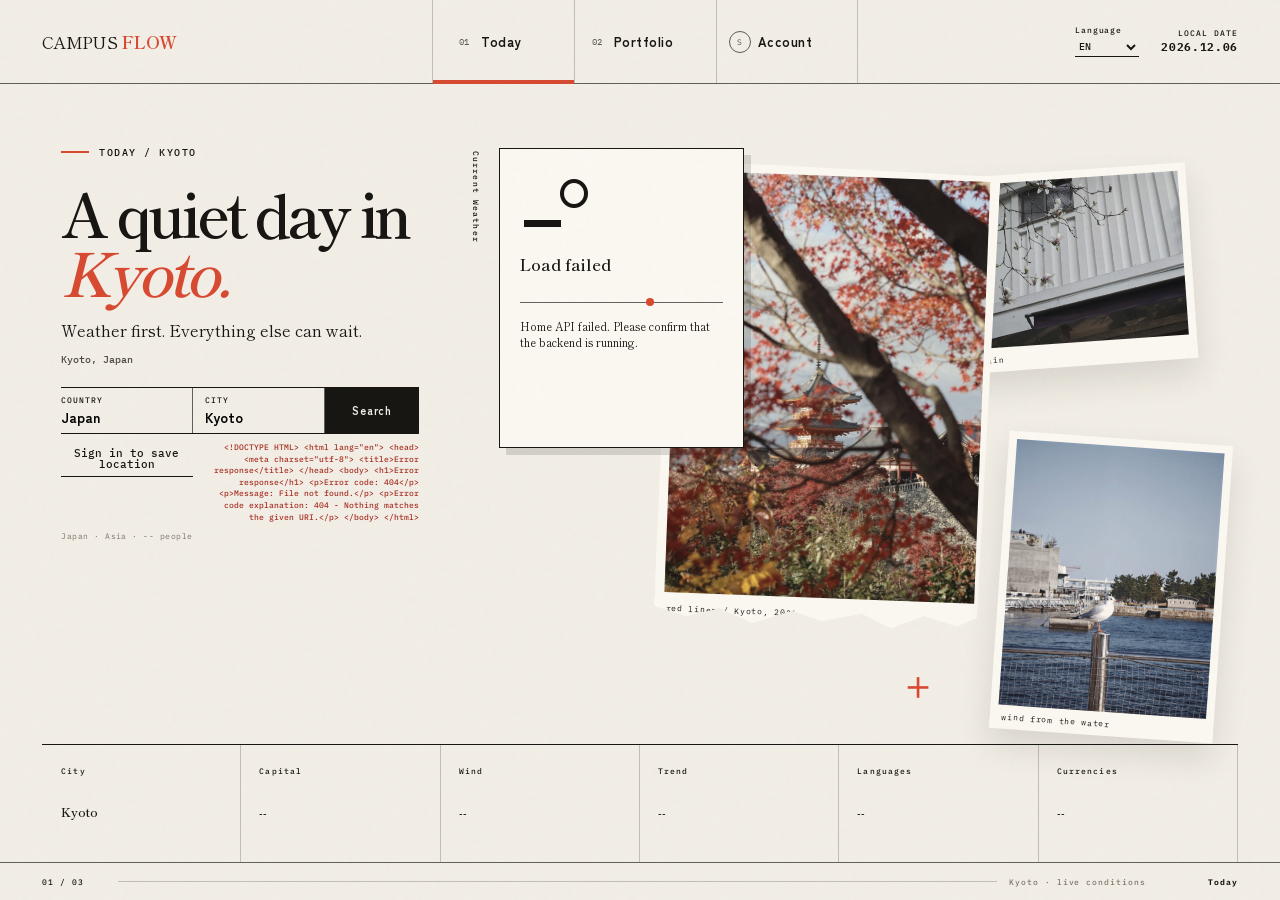
==== commit 8ec50cb3: "Finalize CampusFlow course release" ====
--- a/backend/src/main/resources/static/index.html
+++ b/backend/src/main/resources/static/index.html
@@ -34,6 +34,7 @@
                 <span data-i18n="languageLabel">Language</span>
                 <select id="languageSelect" aria-label="Language">
                     <option value="en">EN</option>
+                    <option value="ja">日本語</option>
                     <option value="zh">中文</option>
                 </select>
             </label>
@@ -264,19 +265,6 @@
                     <button id="connectedServiceBtn" class="provider-button service-button" type="button"></button>
                     <div id="connectedServiceResult" class="service-result" aria-live="polite"></div>
                     <button id="logoutBtn" class="text-action inverse-action" type="button" data-i18n="logout">Logout</button>
-                </div>
-
-                <div class="provider-options">
-                    <button class="provider-button" type="button" data-oauth-provider="github">
-                        <span>GH</span>
-                        <span><strong data-i18n="signGithub">Continue with GitHub</strong><small data-i18n="githubSigninNote">Use your GitHub identity and public profile.</small></span>
-                        <i>↗</i>
-                    </button>
-                    <button class="provider-button" type="button" data-oauth-provider="google">
-                        <span>G</span>
-                        <span><strong data-i18n="signGoogle">Continue with Google</strong><small data-i18n="googleSigninNote">Use your Google account and optional calendar.</small></span>
-                        <i>↗</i>
-                    </button>
                 </div>
 
                 <div class="local-account">
@@ -300,8 +288,24 @@
                         </div>
                     </form>
                     <p id="authStatus" class="request-status" role="status" data-i18n="authReady">Use at least 12 characters for a new password.</p>
-                    <button class="text-action inverse-action guest-action" type="button" data-page-link="home" data-i18n="continueGuest">Continue as guest</button>
-                </div>
+                </div>
+
+                <div class="auth-divider"><span data-i18n="thirdPartyOption">Or use a third-party account</span></div>
+
+                <div class="provider-options">
+                    <button class="provider-button" type="button" data-oauth-provider="github">
+                        <span>GH</span>
+                        <span><strong data-i18n="signGithub">Continue with GitHub</strong><small data-i18n="githubSigninNote">Use your GitHub identity and public profile.</small></span>
+                        <i>↗</i>
+                    </button>
+                    <button class="provider-button" type="button" data-oauth-provider="google">
+                        <span>G</span>
+                        <span><strong data-i18n="signGoogle">Continue with Google</strong><small data-i18n="googleSigninNote">Use your Google account and optional calendar.</small></span>
+                        <i>↗</i>
+                    </button>
+                </div>
+
+                <button class="text-action inverse-action guest-action" type="button" data-page-link="home" data-i18n="continueGuest">Continue as guest</button>
 
                 <section id="adminPanel" class="admin-panel is-hidden">
                     <div class="admin-panel-heading">
--- a/backend/src/main/resources/static/style.css
+++ b/backend/src/main/resources/static/style.css
@@ -45,7 +45,7 @@
     mix-blend-mode: multiply;
 }
 body[data-page="me"] .site-shell { background: #e3e5e0; }
-body[data-page="account"] .site-shell { background: var(--ink); color: var(--paper); }
+body[data-page="account"] .site-shell { background: #eeeae1; color: var(--ink); }
 
 .site-header {
     height: 84px;
@@ -58,7 +58,7 @@
     z-index: 60;
     background: inherit;
 }
-body[data-page="account"] .site-header { border-color: rgba(255,255,255,.42); }
+body[data-page="account"] .site-header { border-color: var(--line-strong); }
 .wordmark {
     align-self: center;
     justify-self: start;
@@ -87,7 +87,7 @@
     position: relative;
 }
 .nav-link:last-child { border-right: 1px solid var(--line); }
-body[data-page="account"] .nav-link { border-color: rgba(255,255,255,.2); }
+body[data-page="account"] .nav-link { border-color: var(--line); }
 .nav-link::after {
     content: "";
     position: absolute;
@@ -128,8 +128,8 @@
 .chapter-mark, .section-label { margin: 0; font: 500 10px/1.3 var(--mono); letter-spacing: .15em; }
 .chapter-mark::before { content: ""; width: 28px; height: 2px; display: inline-block; margin: 0 10px 3px 0; background: var(--vermilion); }
 body[data-page="account"] .chapter-mark::before,
-body[data-page="account"] .nav-link::after { background: var(--account-accent); }
-.chapter-mark.inverse { color: var(--paper); }
+body[data-page="account"] .nav-link::after { background: var(--vermilion); }
+.chapter-mark.inverse { color: var(--ink); }
 .lead { font: 400 16px/1.9 var(--display); }
 .muted { color: var(--ink-faint); }
 
@@ -330,24 +330,24 @@
 .edit-sheet > .request-status { margin-top: 14px; }
 
 /* Account */
-.account-page { grid-template-columns: minmax(0,1.35fr) minmax(330px,.65fr); grid-template-rows: 1fr auto; padding: 0 42px; color: var(--paper); }
-.account-page::after { content: "03"; position: absolute; right: -18px; bottom: -70px; color: rgba(242,238,230,.04); font: 700 360px/1 var(--display); pointer-events: none; }
+.account-page { grid-template-columns: minmax(0,1.35fr) minmax(330px,.65fr); grid-template-rows: 1fr auto; padding: 0 42px; color: var(--ink); }
+.account-page::after { content: "03"; position: absolute; right: -18px; bottom: -70px; color: rgba(23,22,19,.035); font: 700 360px/1 var(--display); pointer-events: none; }
 .account-heading { grid-column: 1; grid-row: 1; align-self: center; padding: 6vh 8vw 36px 2.5vw; }
-.account-heading h1 { max-width: 760px; margin: 24px 0 12px; font: 600 clamp(64px,7.4vw,112px)/.9 var(--display); letter-spacing: -.07em; }
-.account-heading > p:not(.chapter-mark) { max-width: 640px; margin: 18px 0 0; color: rgba(242,238,230,.72); font: 400 13px/1.7 var(--sans); }
-.account-primary-action { min-height: 46px; margin-top: 28px; padding: 0 24px; border: 1px solid var(--paper); background: var(--paper); color: var(--ink); font: 600 10px/1 var(--mono); letter-spacing: .08em; transition: transform 180ms ease, background 180ms ease, color 180ms ease; }
-.account-primary-action:hover { transform: translateX(6px); background: var(--account-accent); color: var(--paper); }
+.account-heading h1 { max-width: 760px; margin: 24px 0 12px; font: 600 clamp(58px,6.4vw,96px)/.94 var(--display); letter-spacing: -.06em; }
+.account-heading > p:not(.chapter-mark) { max-width: 610px; margin: 18px 0 0; color: var(--ink-soft); font: 400 14px/1.75 var(--sans); }
+.account-primary-action { min-height: 46px; margin-top: 28px; padding: 0 24px; border: 1px solid var(--ink); background: var(--ink); color: var(--paper-light); font: 600 10px/1 var(--mono); letter-spacing: .08em; transition: transform 180ms ease, background 180ms ease, color 180ms ease; }
+.account-primary-action:hover { transform: translateX(6px); background: var(--vermilion); border-color: var(--vermilion); color: var(--paper-light); }
 .account-image { grid-column: 2; grid-row: 1 / 3; margin: 0 -42px 0 0; position: relative; overflow: hidden; }
-.account-image img { width: 100%; height: 100%; object-fit: cover; filter: saturate(.46) contrast(1.05) brightness(.66) sepia(.2); }
-.account-image::after { content: ""; position: absolute; inset: 0; background: rgba(27,23,17,.22); mix-blend-mode: multiply; }
+.account-image img { width: 100%; height: 100%; object-fit: cover; filter: saturate(.72) contrast(.96) brightness(.92) sepia(.08); }
+.account-image::after { content: ""; position: absolute; inset: 0; background: rgba(242,238,230,.08); }
 .account-image figcaption {
     position: absolute;
     z-index: 2;
     bottom: 20px;
     left: 22px;
     padding-left: 12px;
-    border-left: 2px solid var(--account-accent);
-    color: rgba(242,238,230,.86);
+    border-left: 2px solid var(--vermilion);
+    color: var(--paper-light);
     font: 600 8px/1.4 var(--mono);
     letter-spacing: .14em;
 }
@@ -373,48 +373,51 @@
 .id-data span { margin-top: 2px; color: var(--ink-faint); font: 500 7px/1 var(--mono); letter-spacing: .12em; }
 .id-data strong { font: 700 10px/1.35 var(--mono); }
 #accountConnectionStatus.connected { color: #735d36; }
-.auth-dialog { width: min(720px,72vw); max-height: 84vh; padding: 0; border: 1px solid rgba(242,238,230,.5); background: var(--ink); color: var(--paper); box-shadow: 0 32px 100px rgba(0,0,0,.5); overflow: hidden; }
-.auth-dialog::backdrop { background: rgba(13,12,10,.72); backdrop-filter: blur(5px); }
+.auth-dialog { width: min(760px,72vw); max-height: 86vh; padding: 0; border: 1px solid var(--line-strong); background: var(--paper-light); color: var(--ink); box-shadow: 0 32px 100px rgba(37,31,23,.28); overflow: hidden; }
+.auth-dialog::backdrop { background: rgba(23,22,19,.36); backdrop-filter: blur(4px); }
 .auth-dialog[open] { animation: dialogIn 360ms var(--ease); }
-.auth-dialog-shell { max-height: 84vh; padding: 26px 30px 28px; overflow-y: auto; scrollbar-width: thin; }
-.auth-dialog-heading { display: flex; align-items: flex-start; justify-content: space-between; gap: 24px; padding-bottom: 18px; }
-.auth-dialog-heading span { color: var(--account-accent); font: 600 8px/1 var(--mono); letter-spacing: .14em; }
-.auth-dialog-heading h2 { margin: 8px 0 0; font: 600 36px/1 var(--display); }
-.auth-dialog-heading button { border: 0; border-bottom: 1px solid currentColor; padding: 3px 0; background: transparent; color: rgba(242,238,230,.7); font: 600 8px/1 var(--mono); text-transform: uppercase; }
+.auth-dialog-shell { max-height: 86vh; padding: 30px 34px 32px; overflow-y: auto; scrollbar-width: thin; }
+.auth-dialog-heading { display: flex; align-items: flex-start; justify-content: space-between; gap: 24px; padding-bottom: 16px; }
+.auth-dialog-heading span { color: var(--vermilion-dark); font: 600 9px/1 var(--mono); letter-spacing: .14em; }
+.auth-dialog-heading h2 { margin: 8px 0 0; font: 600 34px/1.06 var(--display); }
+.auth-dialog-heading button { border: 0; border-bottom: 1px solid currentColor; padding: 3px 0; background: transparent; color: var(--ink-soft); font: 600 9px/1 var(--mono); text-transform: uppercase; }
 .provider-panel { padding: 0; position: relative; z-index: 5; }
 .provider-panel::-webkit-scrollbar { display: none; }
-.oauth-status-row { min-height: 55px; padding: 10px 0; border-block: 1px solid rgba(242,238,230,.35); display: grid; grid-template-columns: 10px 1fr auto; align-items: center; gap: 10px; }
+.oauth-status-row { min-height: 48px; padding: 9px 0; border-block: 1px solid var(--line); display: grid; grid-template-columns: 10px 1fr auto; align-items: center; gap: 10px; }
 .status-dot { width: 7px; height: 7px; border-radius: 50%; background: var(--ink-faint); }
 .status-dot.pending { background: #d7b56d; animation: pulse 1s infinite; }
 .status-dot.ok { background: #a9c5a2; }
 .status-dot.error { background: var(--vermilion); }
 .oauth-status-row strong { font: 600 12px/1.35 var(--sans); }
-.oauth-status-row p { margin: 4px 0 0; color: rgba(242,238,230,.78); font: 400 9px/1.45 var(--mono); }
+.oauth-status-row p { margin: 3px 0 0; color: var(--ink-faint); font: 400 9px/1.45 var(--mono); }
 .provider-badge {
     min-width: 78px;
     padding: 6px 8px;
-    border: 1px solid rgba(242,238,230,.42);
-    color: rgba(242,238,230,.82);
+    border: 1px solid var(--line);
+    color: var(--ink-soft);
     text-align: center;
     font: 600 8px/1 var(--mono);
     text-transform: uppercase;
     letter-spacing: .08em;
 }
-.provider-badge.ok { border-color: #a9c5a2; color: #c8dfc1; }
-.provider-badge.pending { border-color: #d7b56d; color: #e6ca91; }
-.provider-badge.error { border-color: #dc7d6c; color: #f0a293; }
+.provider-badge.ok { border-color: #71836c; color: #52674d; }
+.provider-badge.pending { border-color: #a6803c; color: #80601f; }
+.provider-badge.error { border-color: var(--vermilion); color: var(--vermilion-dark); }
 .oauth-user-card, .connected-account-head { padding: 12px 0; display: grid; grid-template-columns: 34px 1fr; align-items: center; gap: 10px; }
-.avatar { width: 32px; height: 32px; display: grid; place-items: center; border: 1px solid rgba(242,238,230,.6); border-radius: 50%; background-size: cover; background-position: center; font: 600 9px/1 var(--mono); }
+.avatar { width: 32px; height: 32px; display: grid; place-items: center; border: 1px solid var(--line-strong); border-radius: 50%; background-size: cover; background-position: center; font: 600 9px/1 var(--mono); }
 .oauth-user-card strong, .connected-account-head strong { font-size: 11px; }
-.oauth-user-card p, .connected-account-head p { margin: 2px 0 0; color: rgba(242,238,230,.55); font: 400 8px/1.4 var(--mono); }
+.oauth-user-card p, .connected-account-head p { margin: 2px 0 0; color: var(--ink-faint); font: 400 8px/1.4 var(--mono); }
+.auth-divider { margin: 18px 0 11px; display: flex; align-items: center; gap: 12px; color: var(--ink-faint); font: 500 8px/1 var(--mono); letter-spacing: .1em; text-transform: uppercase; }
+.auth-divider::before, .auth-divider::after { content: ""; height: 1px; flex: 1; background: var(--line); }
+.provider-options { display: grid; grid-template-columns: 1fr 1fr; gap: 10px; }
 .provider-button {
     width: 100%;
-    min-height: 66px;
-    margin-bottom: 9px;
-    padding: 10px 13px;
-    border: 1px solid rgba(242,238,230,.52);
+    min-height: 58px;
+    margin-bottom: 0;
+    padding: 9px 12px;
+    border: 1px solid var(--line-strong);
     background: transparent;
-    color: var(--paper);
+    color: var(--ink);
     display: grid;
     grid-template-columns: 38px 1fr 20px;
     align-items: center;
@@ -422,37 +425,38 @@
     text-align: left;
     transition: background 180ms ease, color 180ms ease, transform 180ms ease;
 }
-.provider-button:hover { background: var(--paper); color: var(--ink); transform: translateX(5px); }
+.provider-button:hover { background: var(--paper-deep); color: var(--ink); transform: translateY(-2px); }
 .provider-button > span:first-child { font: 600 12px/1 var(--mono); }
 .provider-button > span:nth-child(2) { display: grid; gap: 4px; }
-.provider-button strong { font-size: 11px; }
-.provider-button small { opacity: .66; font: 400 8px/1.3 var(--mono); }
+.provider-button strong { font-size: 10px; }
+.provider-button small { color: var(--ink-faint); font: 400 8px/1.3 var(--mono); }
 .provider-button i { font-style: normal; }
 .service-button { display: block; min-height: 46px; text-align: center; }
 .service-result { display: grid; gap: 6px; margin: 8px 0; }
-.service-item { padding: 8px; border: 1px solid rgba(242,238,230,.25); color: inherit; text-decoration: none; display: grid; gap: 2px; font-size: 9px; }
+.service-item { padding: 8px; border: 1px solid var(--line); color: inherit; text-decoration: none; display: grid; gap: 2px; font-size: 9px; }
 .service-item small { opacity: .62; }
-.local-account { margin-top: 15px; padding-top: 14px; border-top: 1px solid rgba(242,238,230,.32); }
-.local-account-heading strong { font: 600 11px/1.3 var(--sans); }
-.local-account-heading p { margin: 4px 0 12px; color: rgba(242,238,230,.66); font: 400 8px/1.4 var(--mono); }
+.local-account { margin-top: 16px; padding: 18px; border: 1px solid var(--ink); background: var(--paper); }
+.local-account-heading strong { font: 700 14px/1.3 var(--sans); }
+.local-account-heading p { margin: 5px 0 14px; color: var(--ink-soft); font: 400 10px/1.45 var(--mono); }
 .auth-form { display: grid; grid-template-columns: 1fr 1fr; gap: 10px 12px; }
-.auth-form label { display: grid; gap: 4px; font: 500 7px/1 var(--mono); text-transform: uppercase; }
-.auth-form input { width: 100%; border: 0; border-bottom: 1px solid rgba(242,238,230,.45); padding: 7px 0; background: transparent; color: var(--paper); outline: none; text-transform: none; }
+.auth-form label { display: grid; gap: 5px; font: 500 8px/1 var(--mono); text-transform: uppercase; }
+.auth-form input { width: 100%; border: 0; border-bottom: 1px solid var(--line-strong); padding: 8px 0; background: transparent; color: var(--ink); outline: none; text-transform: none; font-size: 12px; }
 .password-field { display: grid; grid-template-columns: 1fr auto; align-items: center; }
 .password-field input { min-width: 0; }
-.password-field button { border: 0; border-bottom: 1px solid rgba(242,238,230,.45); padding: 8px 0 7px 8px; background: transparent; color: rgba(242,238,230,.68); font: 600 7px/1 var(--mono); }
+.password-field button { border: 0; border-bottom: 1px solid var(--line-strong); padding: 9px 0 8px 8px; background: transparent; color: var(--ink-faint); font: 600 8px/1 var(--mono); }
 .local-auth-actions { grid-column: 1 / 3; margin-top: 2px; display: flex; align-items: center; gap: 18px; }
-.paper-button { min-height: 34px; padding: 0 14px; border: 1px solid var(--paper); background: var(--paper); color: var(--ink); font: 600 8px/1 var(--mono); }
-.guest-action { margin-top: 2px; }
-.admin-panel { margin-top: 16px; padding-top: 14px; border-top: 1px solid rgba(242,238,230,.32); }
+.paper-button { min-height: 38px; padding: 0 18px; border: 1px solid var(--ink); background: var(--ink); color: var(--paper-light); font: 600 9px/1 var(--mono); }
+.auth-dialog .inverse-action { color: var(--ink); }
+.guest-action { margin-top: 16px; }
+.admin-panel { margin-top: 16px; padding-top: 14px; border-top: 1px solid var(--line); }
 .admin-panel-heading strong { font-size: 11px; }
-.admin-panel-heading p { margin: 4px 0 10px; color: rgba(242,238,230,.62); font: 400 8px/1.4 var(--mono); }
+.admin-panel-heading p { margin: 4px 0 10px; color: var(--ink-faint); font: 400 8px/1.4 var(--mono); }
 .admin-user-list { display: grid; gap: 6px; }
-.admin-user-row { padding: 8px 0; border-top: 1px solid rgba(242,238,230,.2); display: grid; grid-template-columns: 1fr auto; align-items: center; gap: 10px; }
+.admin-user-row { padding: 8px 0; border-top: 1px solid var(--line); display: grid; grid-template-columns: 1fr auto; align-items: center; gap: 10px; }
 .admin-user-row strong { display: block; font-size: 9px; }
-.admin-user-row small { color: rgba(242,238,230,.58); font: 400 7px/1.3 var(--mono); }
-.admin-user-row button { border: 1px solid rgba(242,238,230,.4); padding: 5px 7px; background: transparent; color: var(--paper); font: 600 7px/1 var(--mono); }
-.provider-panel .request-status { margin: 6px 0; color: rgba(242,238,230,.7); }
+.admin-user-row small { color: var(--ink-faint); font: 400 7px/1.3 var(--mono); }
+.admin-user-row button { border: 1px solid var(--line-strong); padding: 5px 7px; background: transparent; color: var(--ink); font: 600 7px/1 var(--mono); }
+.provider-panel .request-status { margin: 8px 0 0; color: var(--ink-faint); }
 
 .folio {
     height: 38px;
@@ -472,9 +476,9 @@
 .folio p { margin: 0; }
 .folio p { color: var(--ink-faint); }
 .folio b { text-align: right; }
-body[data-page="account"] .folio { border-color: rgba(255,255,255,.42); }
-body[data-page="account"] .folio i { background: rgba(255,255,255,.25); }
-body[data-page="account"] .folio p { color: rgba(242,238,230,.58); }
+body[data-page="account"] .folio { border-color: var(--line-strong); }
+body[data-page="account"] .folio i { background: var(--line); }
+body[data-page="account"] .folio p { color: var(--ink-faint); }
 
 @keyframes pageReveal {
     from { opacity: 0; clip-path: inset(0 0 100% 0); transform: translateY(14px); }
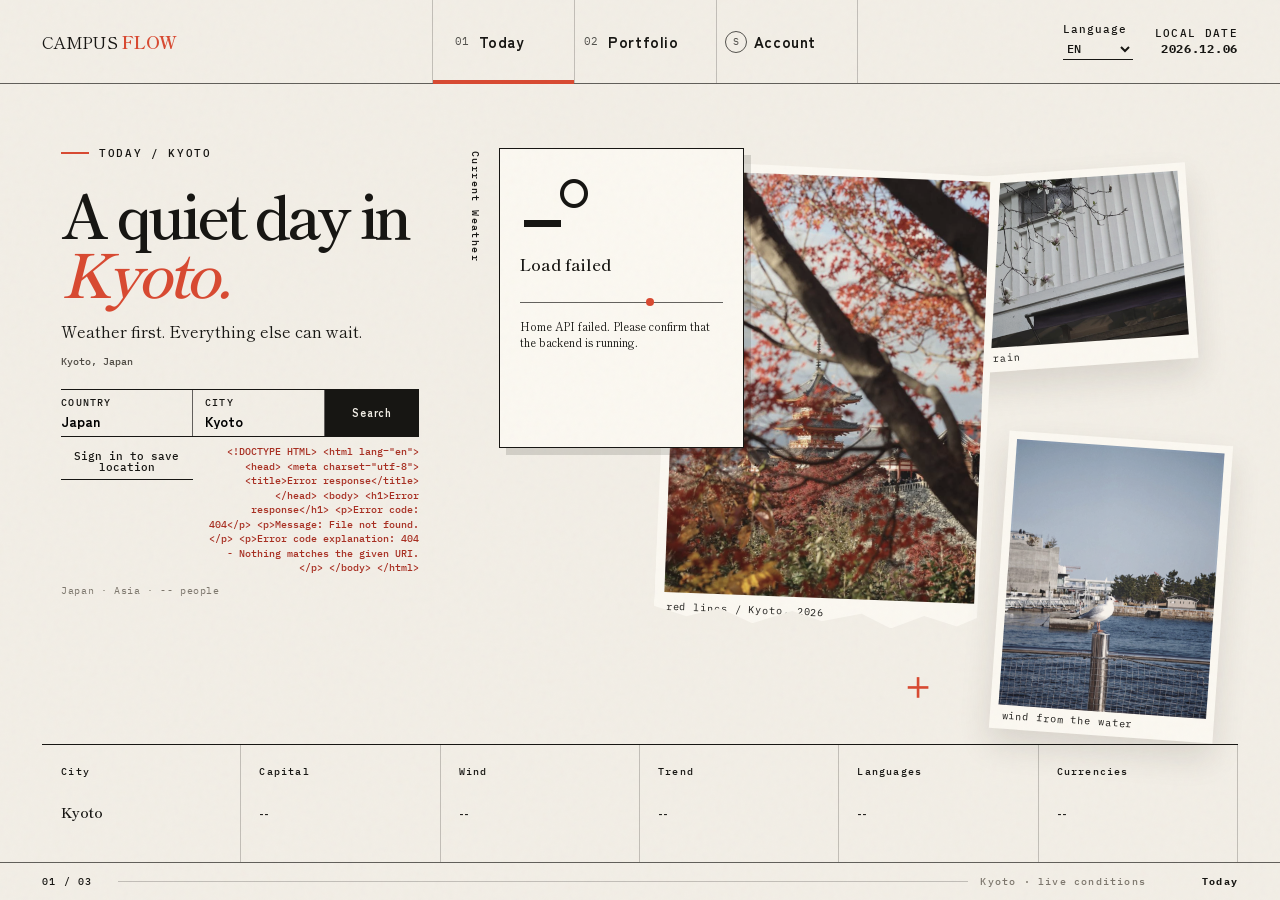
==== commit d0a4a7ff: "Finalize CampusFlow course release" ====
--- a/backend/src/main/resources/static/index.html
+++ b/backend/src/main/resources/static/index.html
@@ -3,6 +3,7 @@
 <head>
     <meta charset="UTF-8">
     <meta name="viewport" content="width=device-width, initial-scale=1.0">
+    <meta name="campusflow-build" content="2026-07-27-portfolio-v2">
     <title>CampusFlow — Portfolio</title>
     <link rel="preconnect" href="https://fonts.googleapis.com">
     <link rel="preconnect" href="https://fonts.gstatic.com" crossorigin>
@@ -165,13 +166,23 @@
                 </div>
                 <div id="profileAccessNote" class="profile-access-note">Sign in to edit private details.</div>
                 <div class="form-grid">
-                    <label data-i18n-label="nameLabel">Name<input name="name" disabled></label>
-                    <label data-i18n-label="emailLabel">Email<input name="email" type="email" disabled></label>
-                    <label class="private-field" data-i18n-label="phoneLabel">Phone<input name="phone" disabled></label>
-                    <label data-i18n-label="countryLabel">Country<input name="country" disabled></label>
-                    <label data-i18n-label="cityLabel">City<input name="city" disabled></label>
-                    <label class="wide" data-i18n-label="titleLabel">Title<input name="title" disabled></label>
-                    <label class="wide" data-i18n-label="summaryLabel">Summary<textarea name="summary" rows="4" disabled></textarea></label>
+                    <label data-i18n-label="nameLabel">Name<input name="name" maxlength="120" required disabled></label>
+                    <label data-i18n-label="emailLabel">Email<input name="email" type="email" maxlength="160" disabled></label>
+                    <label class="private-field" data-i18n-label="phoneLabel">Phone<input name="phone" maxlength="60" disabled></label>
+                    <label data-i18n-label="countryLabel">Country<input name="country" maxlength="100" required disabled></label>
+                    <label data-i18n-label="cityLabel">City<input name="city" maxlength="100" required disabled></label>
+                    <label class="wide" data-i18n-label="identityTitleLabel">Identity
+                        <select name="title" disabled>
+                            <option value="STUDENT_CREATOR" data-i18n="roleStudentCreator">Student creator</option>
+                            <option value="PHOTOGRAPHER" data-i18n="rolePhotographer">Photographer</option>
+                            <option value="ARTIST" data-i18n="roleArtist">Artist</option>
+                            <option value="NOVELIST" data-i18n="roleNovelist">Novelist</option>
+                            <option value="DESIGNER" data-i18n="roleDesigner">Designer</option>
+                            <option value="FILMMAKER" data-i18n="roleFilmmaker">Filmmaker</option>
+                            <option value="MUSICIAN" data-i18n="roleMusician">Musician</option>
+                        </select>
+                    </label>
+                    <label class="wide" data-i18n-label="summaryLabel">Summary<textarea name="summary" rows="4" maxlength="4000" disabled></textarea></label>
                     <label class="wide" data-i18n-label="visibilityLabel">Visibility
                         <select name="visibility" disabled>
                             <option value="PUBLIC">PUBLIC</option>
@@ -182,7 +193,7 @@
                 <section id="portfolioEditor" class="portfolio-editor is-hidden">
                     <div class="portfolio-editor-head">
                         <span data-i18n="addWork">ADD A WORK</span>
-                        <small data-i18n="addWorkHelp">Photography, drawing, design, or project</small>
+                        <small data-i18n="addWorkHelp">Upload an image, audio file, or text file</small>
                     </div>
                     <div class="portfolio-form-grid">
                         <label data-i18n-label="workTypeLabel">Type
@@ -195,10 +206,33 @@
                             </select>
                         </label>
                         <label data-i18n-label="titleLabel">Title<input id="workTitle" maxlength="160"></label>
-                        <label class="wide" data-i18n-label="descriptionLabel">Description<textarea id="workDescription" rows="2"></textarea></label>
-                        <label class="wide" data-i18n-label="imageUrlLabel">Image URL<input id="workImageUrl" value="assets/campus-photo-01.jpg"></label>
-                    </div>
-                    <button id="addWorkBtn" class="text-action" type="button" data-i18n="addToPortfolio">+ Add to portfolio</button>
+                        <label class="wide" data-i18n-label="descriptionLabel">Description<textarea id="workDescription" rows="2" maxlength="4000"></textarea></label>
+                        <label data-i18n-label="mediaTypeLabel">Media type
+                            <select id="workMediaKind">
+                                <option value="IMAGE" data-i18n="mediaImage">Image</option>
+                                <option value="AUDIO" data-i18n="mediaAudio">Audio</option>
+                                <option value="TEXT" data-i18n="mediaText">Text</option>
+                            </select>
+                        </label>
+                        <label data-i18n-label="layoutSizeLabel">Display size
+                            <select id="workLayoutSize">
+                                <option value="STANDARD" data-i18n="layoutStandard">Standard</option>
+                                <option value="WIDE" data-i18n="layoutWide">Wide</option>
+                                <option value="TALL" data-i18n="layoutTall">Tall</option>
+                            </select>
+                        </label>
+                        <label data-i18n-label="mediaFitLabel">Image display
+                            <select id="workMediaFit">
+                                <option value="CONTAIN" data-i18n="fitContain">Show complete image</option>
+                                <option value="COVER" data-i18n="fitCover">Fill the frame</option>
+                            </select>
+                        </label>
+                        <label data-i18n-label="chooseFileLabel">Choose file
+                            <input id="workFile" type="file" accept=".jpg,.jpeg,.png,.gif,.webp,image/*">
+                        </label>
+                        <small id="workFileHint" class="upload-hint wide" data-i18n="imageUploadHint">JPG, PNG, GIF, or WebP · up to 15 MB</small>
+                    </div>
+                    <button id="addWorkBtn" class="text-action" type="button" data-i18n="addToPortfolio">+ Upload to portfolio</button>
                     <div id="portfolioManageList" class="portfolio-manage-list"></div>
                 </section>
                 <div class="sheet-actions">
@@ -300,7 +334,7 @@
                     </button>
                     <button class="provider-button" type="button" data-oauth-provider="google">
                         <span>G</span>
-                        <span><strong data-i18n="signGoogle">Continue with Google</strong><small data-i18n="googleSigninNote">Use your Google account and optional calendar.</small></span>
+                        <span><strong data-i18n="signGoogle">Continue with Google</strong><small data-i18n="googleSigninNote">Use your Google name, email, and profile image.</small></span>
                         <i>↗</i>
                     </button>
                 </div>
--- a/backend/src/main/resources/static/style.css
+++ b/backend/src/main/resources/static/style.css
@@ -99,8 +99,8 @@
     transition: right 200ms var(--ease);
 }
 .nav-link:hover::after, .nav-link.active::after { right: 0; }
-.nav-link span, .nav-link small { font: 400 9px/1 var(--mono); opacity: .68; }
-.nav-link b { font-size: 13px; letter-spacing: .04em; }
+.nav-link span, .nav-link small { font: 400 11px/1 var(--mono); opacity: .72; }
+.nav-link b { font-size: 15px; letter-spacing: .04em; }
 #accountAvatar {
     width: 22px;
     height: 22px;
@@ -110,14 +110,14 @@
     border-radius: 50%;
     background-size: cover;
     background-position: center;
-    font-size: 8px;
+    font-size: 10px;
 }
 .header-tools { display: flex; justify-content: flex-end; align-items: center; gap: 22px; }
-.language-switch { display: grid; gap: 3px; font: 500 8px/1 var(--mono); letter-spacing: .1em; }
-.language-switch select { border: 0; border-bottom: 1px solid currentColor; padding: 2px 14px 2px 0; background: transparent; outline: none; font: 500 10px/1.2 var(--mono); }
+.language-switch { display: grid; gap: 3px; font: 500 11px/1 var(--mono); letter-spacing: .1em; }
+.language-switch select { border: 0; border-bottom: 1px solid currentColor; padding: 2px 14px 2px 0; background: transparent; outline: none; font: 500 12px/1.2 var(--mono); }
 body[data-page="account"] .language-switch option { color: var(--ink); }
-.issue-label { text-align: right; display: grid; gap: 2px; font: 500 8px/1.2 var(--mono); letter-spacing: .12em; }
-.issue-label time { font-size: 11px; font-weight: 700; letter-spacing: .06em; }
+.issue-label { text-align: right; display: grid; gap: 2px; font: 500 11px/1.2 var(--mono); letter-spacing: .12em; }
+.issue-label time { font-size: 12px; font-weight: 700; letter-spacing: .06em; }
 
 .page-stage { min-height: calc(100vh - 122px); position: relative; }
 .page { display: none; }
@@ -125,7 +125,7 @@
 .editorial-page { min-height: calc(100vh - 122px); position: relative; overflow: hidden; }
 .page-stagger { animation: contentRise 700ms 100ms var(--ease) both; }
 .collage-set { animation: collageSettle 900ms 150ms var(--ease) both; }
-.chapter-mark, .section-label { margin: 0; font: 500 10px/1.3 var(--mono); letter-spacing: .15em; }
+.chapter-mark, .section-label { margin: 0; font: 500 11px/1.3 var(--mono); letter-spacing: .15em; }
 .chapter-mark::before { content: ""; width: 28px; height: 2px; display: inline-block; margin: 0 10px 3px 0; background: var(--vermilion); }
 body[data-page="account"] .chapter-mark::before,
 body[data-page="account"] .nav-link::after { background: var(--vermilion); }
@@ -142,7 +142,7 @@
 }
 .paper-photo img { width: 100%; height: 100%; display: block; object-fit: cover; filter: saturate(.68) contrast(.92) sepia(.08); }
 .paper-photo::after { content: ""; position: absolute; inset: 10px 10px 28px; pointer-events: none; background: rgba(215,194,160,.08); mix-blend-mode: multiply; }
-.paper-photo figcaption { position: absolute; left: 12px; bottom: 8px; font: 400 8px/1 var(--mono); letter-spacing: .09em; }
+.paper-photo figcaption { position: absolute; left: 12px; bottom: 8px; font: 400 10px/1 var(--mono); letter-spacing: .09em; }
 
 .ink-button, .vermilion-button {
     min-height: 44px;
@@ -187,7 +187,7 @@
     padding: 8px 10px 7px 0;
     border-right: 1px solid var(--line-strong);
     text-transform: uppercase;
-    font: 500 8px/1 var(--mono);
+    font: 500 10px/1 var(--mono);
     letter-spacing: .12em;
 }
 .location-search label:nth-child(2) { padding-left: 12px; }
@@ -195,7 +195,7 @@
 .location-search .ink-button { border-block: 0; border-right: 0; }
 .location-actions { max-width: 470px; min-height: 52px; display: flex; align-items: flex-start; justify-content: space-between; gap: 16px; padding-top: 8px; }
 .location-actions .request-status { max-width: 210px; text-align: right; }
-.request-status { margin: 0; color: var(--ink-soft); font: 500 8px/1.45 var(--mono); }
+.request-status { margin: 0; color: var(--ink-soft); font: 500 10px/1.45 var(--mono); }
 .request-status.status-ok { color: var(--moss); }
 .request-status.status-error { color: var(--vermilion-dark); }
 .request-status.is-loading::before {
@@ -209,7 +209,7 @@
     border-radius: 50%;
     animation: spin 700ms linear infinite;
 }
-.country-micro { margin: 8px 0 0; color: var(--ink-faint); font: 400 8px/1.4 var(--mono); letter-spacing: .06em; }
+.country-micro { margin: 8px 0 0; color: var(--ink-faint); font: 400 10px/1.4 var(--mono); letter-spacing: .06em; }
 .today-weather {
     position: absolute;
     z-index: 8;
@@ -223,11 +223,11 @@
     box-shadow: 7px 7px 0 rgba(23,22,19,.14);
     transform: rotate(-1.5deg);
 }
-.vertical-caption { position: absolute; left: -28px; top: 2px; writing-mode: vertical-rl; font: 500 8px/1 var(--mono); letter-spacing: .14em; }
+.vertical-caption { position: absolute; left: -30px; top: 2px; writing-mode: vertical-rl; font: 500 10px/1 var(--mono); letter-spacing: .14em; }
 .temperature { display: block; font: 600 88px/.86 var(--display); letter-spacing: -.1em; }
 .weather-copy { margin: 10px 0 14px; display: grid; gap: 3px; }
 .weather-copy strong { font: 600 16px/1.2 var(--display); }
-.weather-copy span { font: 400 8px/1.4 var(--mono); }
+.weather-copy span { font: 400 10px/1.4 var(--mono); }
 .sun-track { height: 12px; border-bottom: 1px solid var(--line-strong); position: relative; }
 .sun-track i { position: absolute; bottom: -4px; left: 62%; width: 8px; height: 8px; border-radius: 50%; background: var(--vermilion); }
 .weather-note { margin: 16px 0 0; font: 400 11px/1.45 var(--display); }
@@ -249,8 +249,8 @@
 .today-facts { grid-column: 1 / 4; grid-row: 2; display: grid; grid-template-columns: repeat(6,1fr); border-top: 1px solid var(--ink); }
 .today-facts div { min-width: 0; padding: 22px 18px; border-right: 1px solid var(--line); display: grid; gap: 8px; }
 .today-facts div:first-child { padding-left: 1.5vw; }
-.today-facts span { font: 500 8px/1 var(--mono); letter-spacing: .14em; }
-.today-facts strong { overflow: hidden; text-overflow: ellipsis; font: 600 12px/1.3 var(--display); }
+.today-facts span { font: 500 10px/1 var(--mono); letter-spacing: .12em; }
+.today-facts strong { overflow: hidden; text-overflow: ellipsis; font: 600 14px/1.3 var(--display); }
 
 /* Profile */
 .profile-page { grid-template-columns: 112px 37% 1fr; grid-template-rows: 1fr; padding: 0 42px; }
@@ -262,10 +262,10 @@
     align-items: center;
     padding: 32px 0 18px;
 }
-.profile-index span { writing-mode: vertical-rl; color: var(--ink-soft); font: 500 8px/1 var(--mono); letter-spacing: .18em; }
+.profile-index span { writing-mode: vertical-rl; color: var(--ink-soft); font: 500 10px/1 var(--mono); letter-spacing: .16em; }
 .profile-index i { width: 1px; flex: 1; margin: 22px 0; background: var(--line); position: relative; }
 .profile-index i::after { content: ""; position: absolute; left: -2px; top: 42%; width: 5px; height: 5px; border-radius: 50%; background: var(--vermilion); }
-.profile-index small { writing-mode: vertical-rl; font: 400 8px/1 var(--mono); }
+.profile-index small { writing-mode: vertical-rl; font: 400 10px/1 var(--mono); }
 .profile-portrait { position: relative; min-height: 690px; }
 .portrait-main { width: 70%; height: 76%; top: 8%; left: 11%; z-index: 1; transform: rotate(-2deg); }
 .portrait-main img { object-position: 50% 55%; }
@@ -276,18 +276,29 @@
 .profile-story h1 { max-width: 760px; margin: 24px 0 14px; font: 600 clamp(46px,4.8vw,70px)/1.04 var(--display); letter-spacing: -.055em; text-wrap: balance; }
 .profile-role { max-width: 720px; margin: 0; color: var(--vermilion-dark); font: 500 12px/1.55 var(--mono); }
 .profile-summary { max-width: 660px; margin: 24px 0 0; font: 400 clamp(17px,1.5vw,24px)/1.55 var(--display); }
-.profile-contact { color: var(--ink-soft); font: 400 9px/1.4 var(--mono); }
+.profile-contact { color: var(--ink-soft); font: 400 11px/1.4 var(--mono); }
 .portfolio-showcase { margin-top: 20px; padding-top: 14px; border-top: 1px solid var(--ink); }
 .portfolio-heading { display: flex; align-items: baseline; justify-content: space-between; gap: 18px; }
-.portfolio-heading small { color: var(--ink-faint); font: 500 7px/1 var(--mono); letter-spacing: .08em; }
+.portfolio-heading small { color: var(--ink-faint); font: 500 10px/1 var(--mono); letter-spacing: .08em; }
 .portfolio-grid { margin-top: 14px; display: grid; grid-template-columns: repeat(12,minmax(0,1fr)); gap: 18px 12px; }
 .portfolio-card { min-width: 0; position: relative; grid-column: span 6; }
-.portfolio-card:nth-child(4n + 1), .portfolio-card:nth-child(4n) { grid-column: span 7; }
-.portfolio-card:nth-child(4n + 2), .portfolio-card:nth-child(4n + 3) { grid-column: span 5; }
-.portfolio-card img { width: 100%; height: 116px; display: block; object-fit: cover; filter: saturate(.66) contrast(.94) sepia(.08); clip-path: polygon(0 1%,8% 0,17% 1%,28% 0,40% 1%,52% 0,65% 1%,77% 0,89% 1%,100% 0,100% 99%,90% 100%,78% 99%,65% 100%,52% 99%,40% 100%,27% 99%,14% 100%,0 99%); }
-.portfolio-card span { display: block; margin-top: 7px; color: var(--vermilion-dark); font: 600 7px/1 var(--mono); letter-spacing: .1em; }
-.portfolio-card strong { display: block; margin-top: 4px; overflow: hidden; text-overflow: ellipsis; white-space: nowrap; font: 600 11px/1.2 var(--display); }
-.portfolio-card p { margin: 4px 0 0; color: var(--ink-soft); font: 400 8px/1.35 var(--sans); display: -webkit-box; overflow: hidden; -webkit-line-clamp: 2; -webkit-box-orient: vertical; }
+.portfolio-card.layout-wide { grid-column: span 12; }
+.portfolio-card.layout-tall { grid-column: span 5; }
+.portfolio-card img { width: 100%; height: 190px; display: block; object-fit: cover; background: var(--paper-deep); filter: saturate(.66) contrast(.94) sepia(.08); clip-path: polygon(0 1%,8% 0,17% 1%,28% 0,40% 1%,52% 0,65% 1%,77% 0,89% 1%,100% 0,100% 99%,90% 100%,78% 99%,65% 100%,52% 99%,40% 100%,27% 99%,14% 100%,0 99%); }
+.portfolio-card.layout-wide img, .portfolio-card.layout-wide .portfolio-media { height: 300px; }
+.portfolio-card.layout-tall img, .portfolio-card.layout-tall .portfolio-media { height: 340px; }
+.portfolio-card img.fit-contain { object-fit: contain; padding: 8px; }
+.portfolio-card img.fit-cover { object-fit: cover; }
+.portfolio-media { width: 100%; height: 190px; display: grid; align-items: center; border: 1px solid var(--line-strong); background: var(--paper-deep); color: var(--ink); }
+.portfolio-missing { padding: 18px; place-items: center; color: var(--ink-faint); font: 500 11px/1.4 var(--mono); }
+.portfolio-audio { padding: 18px; background: linear-gradient(135deg, var(--paper-deep), var(--paper)); }
+.portfolio-audio audio { width: 100%; height: 38px; }
+.portfolio-text { padding: 18px; align-content: center; gap: 8px; text-decoration: none; }
+.portfolio-text b { color: var(--vermilion-dark); font: 700 24px/1 var(--mono); letter-spacing: .12em; }
+.portfolio-text small { overflow: hidden; color: var(--ink-soft); font: 500 10px/1.35 var(--mono); text-overflow: ellipsis; white-space: nowrap; }
+.portfolio-card span { display: block; margin-top: 7px; color: var(--vermilion-dark); font: 600 10px/1 var(--mono); letter-spacing: .08em; }
+.portfolio-card strong { display: block; margin-top: 4px; overflow: hidden; text-overflow: ellipsis; white-space: nowrap; font: 600 13px/1.25 var(--display); }
+.portfolio-card p { margin: 4px 0 0; color: var(--ink-soft); font: 400 11px/1.4 var(--sans); display: -webkit-box; overflow: hidden; -webkit-line-clamp: 2; -webkit-box-orient: vertical; }
 .profile-actions { margin-top: 22px; display: flex; align-items: center; gap: 22px; }
 .edit-sheet {
     position: absolute;
@@ -305,27 +316,32 @@
     scrollbar-width: thin;
 }
 .edit-sheet.editing-open { transform: translateX(0); pointer-events: auto; }
-.sheet-heading span { color: var(--vermilion); font: 500 9px/1 var(--mono); letter-spacing: .14em; }
+.sheet-heading span { color: var(--vermilion); font: 500 10px/1 var(--mono); letter-spacing: .14em; }
 .sheet-heading h2 { margin: 8px 0 18px; font: 600 30px/1.1 var(--display); }
-.profile-access-note { margin-bottom: 14px; color: var(--ink-soft); font: 500 9px/1.45 var(--mono); }
+.profile-access-note { margin-bottom: 14px; color: var(--ink-soft); font: 500 11px/1.45 var(--mono); }
 .form-grid { display: grid; grid-template-columns: 1fr 1fr; gap: 14px 18px; }
-.form-grid label { display: grid; gap: 5px; text-transform: uppercase; font: 500 8px/1 var(--mono); letter-spacing: .08em; }
+.form-grid label { display: grid; gap: 5px; text-transform: uppercase; font: 500 10px/1 var(--mono); letter-spacing: .08em; }
 .form-grid label.wide { grid-column: 1 / 3; }
 .form-grid input, .form-grid textarea, .form-grid select { width: 100%; border: 0; border-bottom: 1px solid var(--ink); padding: 7px 0; background: transparent; outline: none; resize: vertical; text-transform: none; font: 500 13px/1.4 var(--sans); letter-spacing: 0; }
 .form-grid input:disabled, .form-grid textarea:disabled, .form-grid select:disabled { opacity: .55; }
 .portfolio-editor { margin-top: 22px; padding-top: 16px; border-top: 1px solid var(--ink); }
-.portfolio-editor-head { display: flex; justify-content: space-between; align-items: baseline; font: 600 8px/1 var(--mono); letter-spacing: .12em; }
+.portfolio-editor-head { display: flex; justify-content: space-between; align-items: baseline; font: 600 10px/1 var(--mono); letter-spacing: .12em; }
 .portfolio-editor-head small { color: var(--ink-faint); font-weight: 400; letter-spacing: 0; }
 .portfolio-form-grid { margin-top: 12px; display: grid; grid-template-columns: 1fr 2fr; gap: 10px 14px; }
-.portfolio-form-grid label { display: grid; gap: 4px; font: 500 7px/1 var(--mono); text-transform: uppercase; }
+.portfolio-form-grid label { display: grid; gap: 4px; font: 500 10px/1 var(--mono); text-transform: uppercase; }
 .portfolio-form-grid label.wide { grid-column: 1 / 3; }
 .portfolio-form-grid input, .portfolio-form-grid textarea, .portfolio-form-grid select { width: 100%; border: 0; border-bottom: 1px solid var(--ink); padding: 6px 0; background: transparent; outline: 0; }
+.portfolio-form-grid input[type="file"] { min-width: 0; padding: 4px 0 6px; font: 500 10px/1.3 var(--mono); text-transform: none; }
+.portfolio-form-grid input[type="file"]::file-selector-button { margin-right: 9px; border: 1px solid var(--line-strong); padding: 6px 9px; background: var(--paper-deep); color: var(--ink); font: 600 10px/1 var(--mono); }
+.upload-hint { display: block; color: var(--ink-faint); font: 500 10px/1.4 var(--mono); text-transform: none; }
 .portfolio-editor > .text-action { margin-top: 12px; }
 .portfolio-manage-list { margin-top: 12px; display: grid; gap: 5px; }
-.portfolio-manage-item { min-height: 34px; padding-block: 6px; border-top: 1px solid var(--line); display: grid; grid-template-columns: 1fr auto; align-items: center; gap: 12px; }
-.portfolio-manage-item strong { font: 600 9px/1.2 var(--sans); }
-.portfolio-manage-item small { color: var(--ink-faint); font: 500 7px/1 var(--mono); }
-.portfolio-manage-item button { border: 0; border-bottom: 1px solid currentColor; padding: 2px 0; background: transparent; color: var(--vermilion-dark); font: 600 7px/1 var(--mono); }
+.portfolio-manage-item { min-height: 44px; padding-block: 8px; border-top: 1px solid var(--line); display: grid; grid-template-columns: minmax(140px,1fr) auto; align-items: center; gap: 12px; }
+.portfolio-manage-item strong { font: 600 11px/1.2 var(--sans); }
+.portfolio-manage-item small { color: var(--ink-faint); font: 500 10px/1 var(--mono); }
+.portfolio-manage-item button { border: 0; border-bottom: 1px solid currentColor; padding: 2px 0; background: transparent; color: var(--vermilion-dark); font: 600 10px/1 var(--mono); }
+.portfolio-manage-controls { display: flex; align-items: center; justify-content: flex-end; gap: 7px; }
+.portfolio-manage-controls select { max-width: 145px; border: 0; border-bottom: 1px solid var(--line-strong); padding: 4px 18px 4px 3px; background: transparent; color: var(--ink); font: 500 10px/1.2 var(--mono); }
 .sheet-actions { margin-top: 18px; display: flex; align-items: center; gap: 20px; }
 .edit-sheet > .request-status { margin-top: 14px; }
 
@@ -335,7 +351,7 @@
 .account-heading { grid-column: 1; grid-row: 1; align-self: center; padding: 6vh 8vw 36px 2.5vw; }
 .account-heading h1 { max-width: 760px; margin: 24px 0 12px; font: 600 clamp(58px,6.4vw,96px)/.94 var(--display); letter-spacing: -.06em; }
 .account-heading > p:not(.chapter-mark) { max-width: 610px; margin: 18px 0 0; color: var(--ink-soft); font: 400 14px/1.75 var(--sans); }
-.account-primary-action { min-height: 46px; margin-top: 28px; padding: 0 24px; border: 1px solid var(--ink); background: var(--ink); color: var(--paper-light); font: 600 10px/1 var(--mono); letter-spacing: .08em; transition: transform 180ms ease, background 180ms ease, color 180ms ease; }
+.account-primary-action { min-height: 46px; margin-top: 28px; padding: 0 24px; border: 1px solid var(--ink); background: var(--ink); color: var(--paper-light); font: 600 12px/1 var(--mono); letter-spacing: .08em; transition: transform 180ms ease, background 180ms ease, color 180ms ease; }
 .account-primary-action:hover { transform: translateX(6px); background: var(--vermilion); border-color: var(--vermilion); color: var(--paper-light); }
 .account-image { grid-column: 2; grid-row: 1 / 3; margin: 0 -42px 0 0; position: relative; overflow: hidden; }
 .account-image img { width: 100%; height: 100%; object-fit: cover; filter: saturate(.72) contrast(.96) brightness(.92) sepia(.08); }
@@ -348,7 +364,7 @@
     padding-left: 12px;
     border-left: 2px solid var(--vermilion);
     color: var(--paper-light);
-    font: 600 8px/1.4 var(--mono);
+    font: 600 10px/1.4 var(--mono);
     letter-spacing: .14em;
 }
 .passport-card {
@@ -365,22 +381,22 @@
     clip-path: polygon(0 2%,8% 0,16% 2%,25% 0,34% 2%,43% 0,51% 2%,60% 0,69% 2%,78% 0,87% 2%,100% 0,99% 98%,91% 100%,83% 98%,72% 100%,61% 98%,51% 100%,40% 98%,30% 100%,20% 98%,10% 100%,0 98%);
     box-shadow: var(--shadow-raised);
 }
-.passport-top { display: flex; justify-content: space-between; padding-bottom: 8px; border-bottom: 2px solid var(--ink); font: 500 9px/1 var(--mono); letter-spacing: .13em; }
+.passport-top { display: flex; justify-content: space-between; padding-bottom: 8px; border-bottom: 2px solid var(--ink); font: 500 10px/1 var(--mono); letter-spacing: .12em; }
 .passport-body { margin-top: 12px; display: grid; grid-template-columns: 76px 1fr; gap: 15px; }
 .id-photo { height: 96px; border: 1px solid var(--ink); padding: 3px; }
 .id-photo img { width: 100%; height: 100%; object-fit: cover; filter: saturate(.72) contrast(.96) sepia(.1); }
 .id-data { display: grid; align-content: start; gap: 4px; }
-.id-data span { margin-top: 2px; color: var(--ink-faint); font: 500 7px/1 var(--mono); letter-spacing: .12em; }
-.id-data strong { font: 700 10px/1.35 var(--mono); }
+.id-data span { margin-top: 2px; color: var(--ink-faint); font: 500 10px/1 var(--mono); letter-spacing: .1em; }
+.id-data strong { font: 700 12px/1.35 var(--mono); }
 #accountConnectionStatus.connected { color: #735d36; }
 .auth-dialog { width: min(760px,72vw); max-height: 86vh; padding: 0; border: 1px solid var(--line-strong); background: var(--paper-light); color: var(--ink); box-shadow: 0 32px 100px rgba(37,31,23,.28); overflow: hidden; }
 .auth-dialog::backdrop { background: rgba(23,22,19,.36); backdrop-filter: blur(4px); }
 .auth-dialog[open] { animation: dialogIn 360ms var(--ease); }
 .auth-dialog-shell { max-height: 86vh; padding: 30px 34px 32px; overflow-y: auto; scrollbar-width: thin; }
 .auth-dialog-heading { display: flex; align-items: flex-start; justify-content: space-between; gap: 24px; padding-bottom: 16px; }
-.auth-dialog-heading span { color: var(--vermilion-dark); font: 600 9px/1 var(--mono); letter-spacing: .14em; }
+.auth-dialog-heading span { color: var(--vermilion-dark); font: 600 11px/1 var(--mono); letter-spacing: .14em; }
 .auth-dialog-heading h2 { margin: 8px 0 0; font: 600 34px/1.06 var(--display); }
-.auth-dialog-heading button { border: 0; border-bottom: 1px solid currentColor; padding: 3px 0; background: transparent; color: var(--ink-soft); font: 600 9px/1 var(--mono); text-transform: uppercase; }
+.auth-dialog-heading button { border: 0; border-bottom: 1px solid currentColor; padding: 3px 0; background: transparent; color: var(--ink-soft); font: 600 11px/1 var(--mono); text-transform: uppercase; }
 .provider-panel { padding: 0; position: relative; z-index: 5; }
 .provider-panel::-webkit-scrollbar { display: none; }
 .oauth-status-row { min-height: 48px; padding: 9px 0; border-block: 1px solid var(--line); display: grid; grid-template-columns: 10px 1fr auto; align-items: center; gap: 10px; }
@@ -389,14 +405,14 @@
 .status-dot.ok { background: #a9c5a2; }
 .status-dot.error { background: var(--vermilion); }
 .oauth-status-row strong { font: 600 12px/1.35 var(--sans); }
-.oauth-status-row p { margin: 3px 0 0; color: var(--ink-faint); font: 400 9px/1.45 var(--mono); }
+.oauth-status-row p { margin: 3px 0 0; color: var(--ink-faint); font: 400 11px/1.45 var(--mono); }
 .provider-badge {
     min-width: 78px;
     padding: 6px 8px;
     border: 1px solid var(--line);
     color: var(--ink-soft);
     text-align: center;
-    font: 600 8px/1 var(--mono);
+    font: 600 10px/1 var(--mono);
     text-transform: uppercase;
     letter-spacing: .08em;
 }
@@ -404,10 +420,10 @@
 .provider-badge.pending { border-color: #a6803c; color: #80601f; }
 .provider-badge.error { border-color: var(--vermilion); color: var(--vermilion-dark); }
 .oauth-user-card, .connected-account-head { padding: 12px 0; display: grid; grid-template-columns: 34px 1fr; align-items: center; gap: 10px; }
-.avatar { width: 32px; height: 32px; display: grid; place-items: center; border: 1px solid var(--line-strong); border-radius: 50%; background-size: cover; background-position: center; font: 600 9px/1 var(--mono); }
-.oauth-user-card strong, .connected-account-head strong { font-size: 11px; }
-.oauth-user-card p, .connected-account-head p { margin: 2px 0 0; color: var(--ink-faint); font: 400 8px/1.4 var(--mono); }
-.auth-divider { margin: 18px 0 11px; display: flex; align-items: center; gap: 12px; color: var(--ink-faint); font: 500 8px/1 var(--mono); letter-spacing: .1em; text-transform: uppercase; }
+.avatar { width: 32px; height: 32px; display: grid; place-items: center; border: 1px solid var(--line-strong); border-radius: 50%; background-size: cover; background-position: center; font: 600 10px/1 var(--mono); }
+.oauth-user-card strong, .connected-account-head strong { font-size: 13px; }
+.oauth-user-card p, .connected-account-head p { margin: 2px 0 0; color: var(--ink-faint); font: 400 10px/1.4 var(--mono); }
+.auth-divider { margin: 18px 0 11px; display: flex; align-items: center; gap: 12px; color: var(--ink-faint); font: 500 10px/1 var(--mono); letter-spacing: .1em; text-transform: uppercase; }
 .auth-divider::before, .auth-divider::after { content: ""; height: 1px; flex: 1; background: var(--line); }
 .provider-options { display: grid; grid-template-columns: 1fr 1fr; gap: 10px; }
 .provider-button {
@@ -428,34 +444,36 @@
 .provider-button:hover { background: var(--paper-deep); color: var(--ink); transform: translateY(-2px); }
 .provider-button > span:first-child { font: 600 12px/1 var(--mono); }
 .provider-button > span:nth-child(2) { display: grid; gap: 4px; }
-.provider-button strong { font-size: 10px; }
-.provider-button small { color: var(--ink-faint); font: 400 8px/1.3 var(--mono); }
+.provider-button strong { font-size: 12px; }
+.provider-button small { color: var(--ink-faint); font: 400 12px/1.4 var(--mono); }
 .provider-button i { font-style: normal; }
 .service-button { display: block; min-height: 46px; text-align: center; }
 .service-result { display: grid; gap: 6px; margin: 8px 0; }
-.service-item { padding: 8px; border: 1px solid var(--line); color: inherit; text-decoration: none; display: grid; gap: 2px; font-size: 9px; }
+.service-item { padding: 8px; border: 1px solid var(--line); color: inherit; text-decoration: none; display: grid; gap: 2px; font-size: 12px; }
 .service-item small { opacity: .62; }
 .local-account { margin-top: 16px; padding: 18px; border: 1px solid var(--ink); background: var(--paper); }
 .local-account-heading strong { font: 700 14px/1.3 var(--sans); }
-.local-account-heading p { margin: 5px 0 14px; color: var(--ink-soft); font: 400 10px/1.45 var(--mono); }
+.local-account-heading p { margin: 5px 0 14px; color: var(--ink-soft); font: 400 12px/1.5 var(--mono); }
 .auth-form { display: grid; grid-template-columns: 1fr 1fr; gap: 10px 12px; }
-.auth-form label { display: grid; gap: 5px; font: 500 8px/1 var(--mono); text-transform: uppercase; }
-.auth-form input { width: 100%; border: 0; border-bottom: 1px solid var(--line-strong); padding: 8px 0; background: transparent; color: var(--ink); outline: none; text-transform: none; font-size: 12px; }
+.auth-form label { display: grid; gap: 5px; font: 500 11px/1 var(--mono); text-transform: uppercase; }
+.auth-form input { width: 100%; border: 0; border-bottom: 1px solid var(--line-strong); padding: 8px 0; background: transparent; color: var(--ink); outline: none; text-transform: none; font-size: 14px; }
 .password-field { display: grid; grid-template-columns: 1fr auto; align-items: center; }
 .password-field input { min-width: 0; }
-.password-field button { border: 0; border-bottom: 1px solid var(--line-strong); padding: 9px 0 8px 8px; background: transparent; color: var(--ink-faint); font: 600 8px/1 var(--mono); }
+.password-field button { border: 0; border-bottom: 1px solid var(--line-strong); padding: 9px 0 8px 8px; background: transparent; color: var(--ink-faint); font: 600 11px/1 var(--mono); }
 .local-auth-actions { grid-column: 1 / 3; margin-top: 2px; display: flex; align-items: center; gap: 18px; }
-.paper-button { min-height: 38px; padding: 0 18px; border: 1px solid var(--ink); background: var(--ink); color: var(--paper-light); font: 600 9px/1 var(--mono); }
+.paper-button { min-height: 40px; padding: 0 18px; border: 1px solid var(--ink); background: var(--ink); color: var(--paper-light); font: 600 12px/1 var(--mono); }
 .auth-dialog .inverse-action { color: var(--ink); }
 .guest-action { margin-top: 16px; }
 .admin-panel { margin-top: 16px; padding-top: 14px; border-top: 1px solid var(--line); }
-.admin-panel-heading strong { font-size: 11px; }
-.admin-panel-heading p { margin: 4px 0 10px; color: var(--ink-faint); font: 400 8px/1.4 var(--mono); }
+.admin-panel-heading strong { font-size: 13px; }
+.admin-panel-heading p { margin: 4px 0 10px; color: var(--ink-faint); font: 400 11px/1.45 var(--mono); }
 .admin-user-list { display: grid; gap: 6px; }
 .admin-user-row { padding: 8px 0; border-top: 1px solid var(--line); display: grid; grid-template-columns: 1fr auto; align-items: center; gap: 10px; }
-.admin-user-row strong { display: block; font-size: 9px; }
-.admin-user-row small { color: var(--ink-faint); font: 400 7px/1.3 var(--mono); }
-.admin-user-row button { border: 1px solid var(--line-strong); padding: 5px 7px; background: transparent; color: var(--ink); font: 600 7px/1 var(--mono); }
+.admin-user-row strong { display: block; font-size: 12px; }
+.admin-user-row small { color: var(--ink-faint); font: 400 11px/1.35 var(--mono); }
+.admin-user-row button { border: 1px solid var(--line-strong); padding: 5px 7px; background: transparent; color: var(--ink); font: 600 11px/1 var(--mono); }
+.admin-user-actions { display: flex; gap: 7px; }
+.admin-user-actions button:last-child { color: var(--vermilion-dark); }
 .provider-panel .request-status { margin: 8px 0 0; color: var(--ink-faint); }
 
 .folio {
@@ -469,7 +487,7 @@
     position: relative;
     z-index: 60;
     background: inherit;
-    font: 500 8px/1 var(--mono);
+    font: 500 10px/1 var(--mono);
     letter-spacing: .12em;
 }
 .folio i { height: 1px; background: var(--line); }
